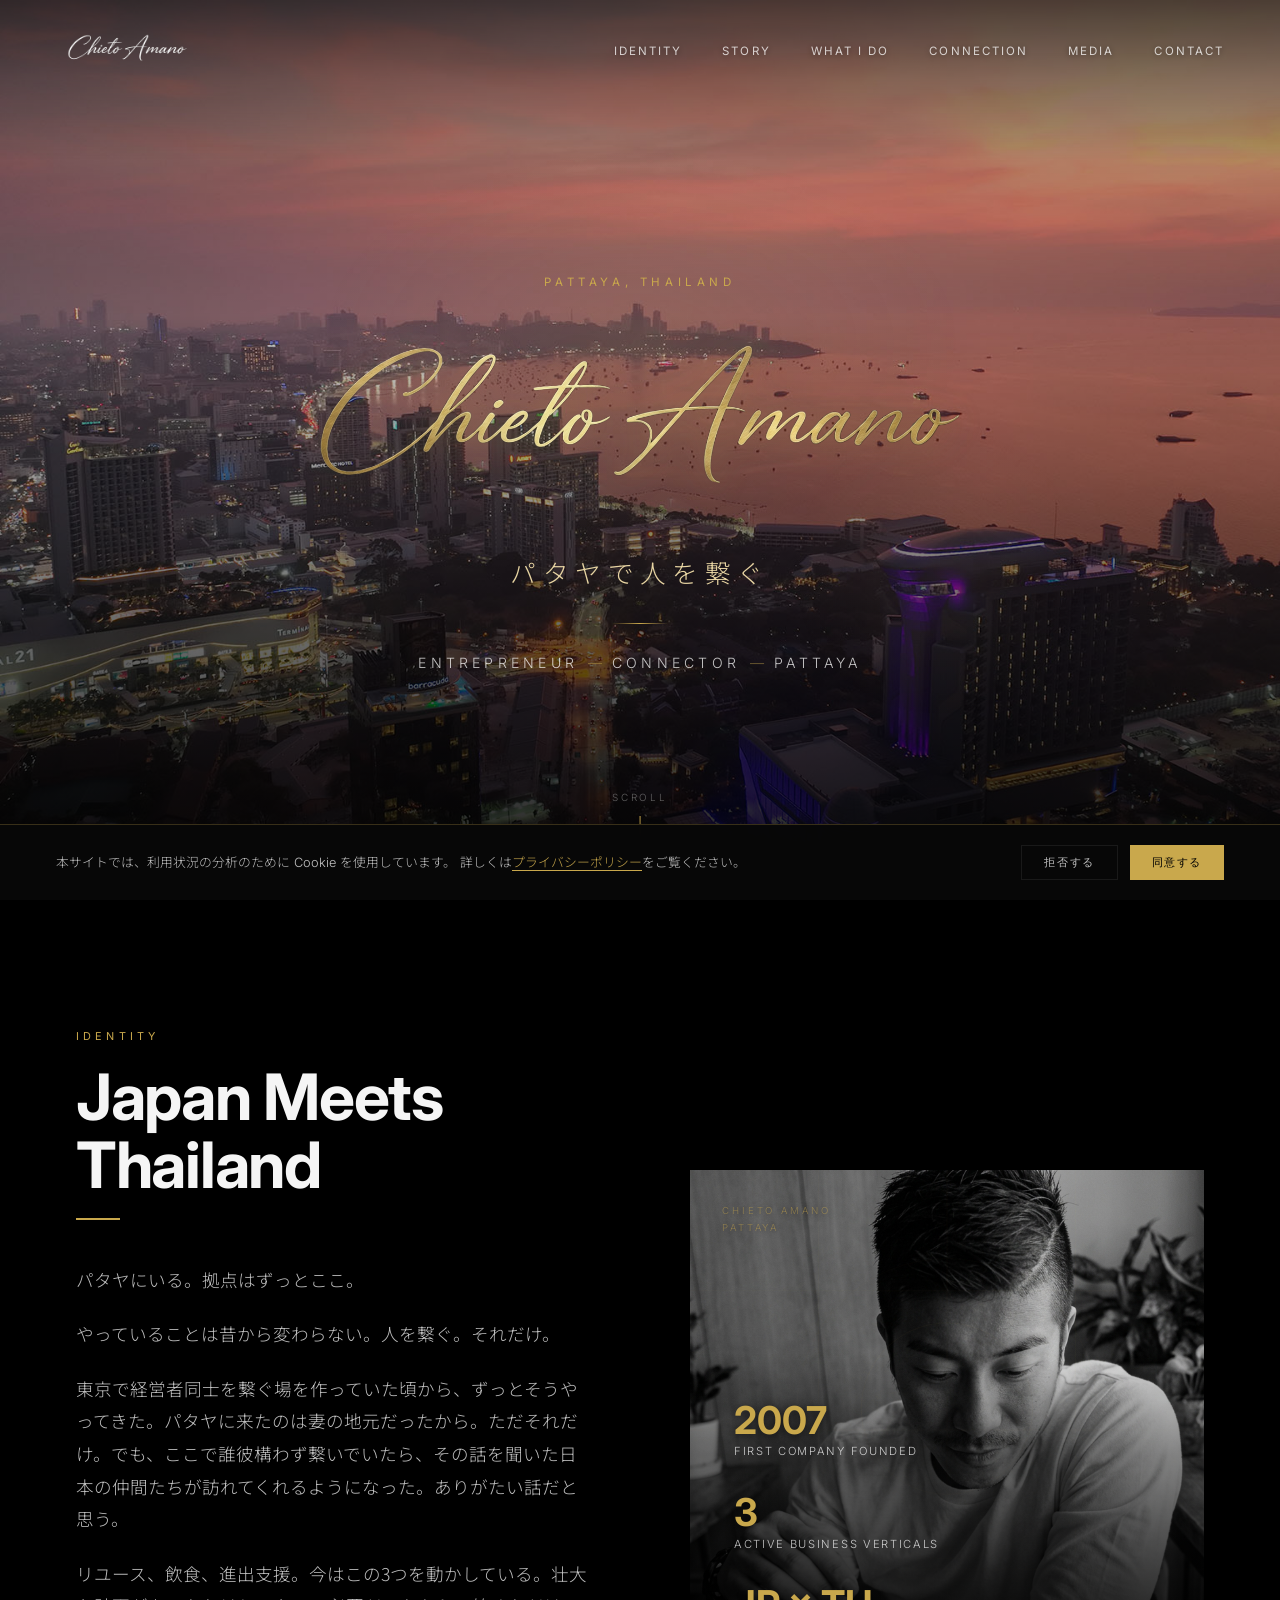
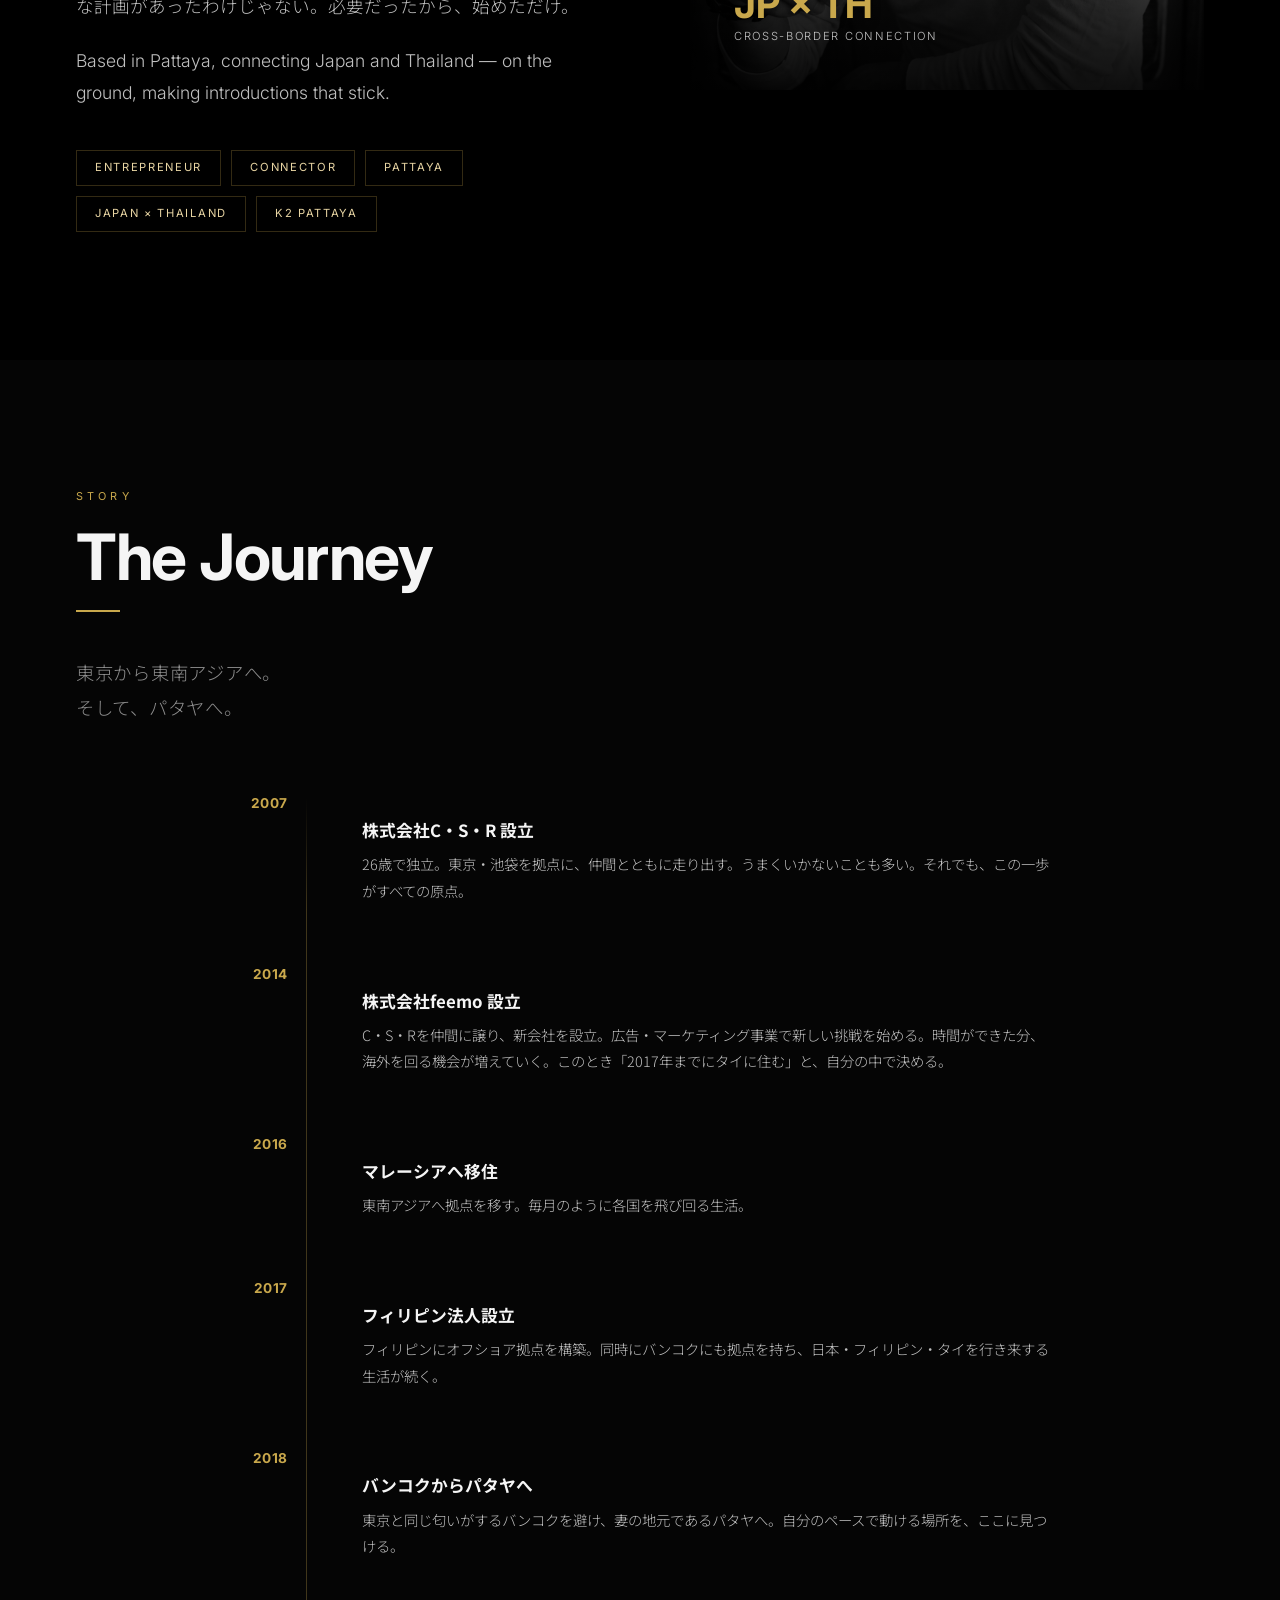
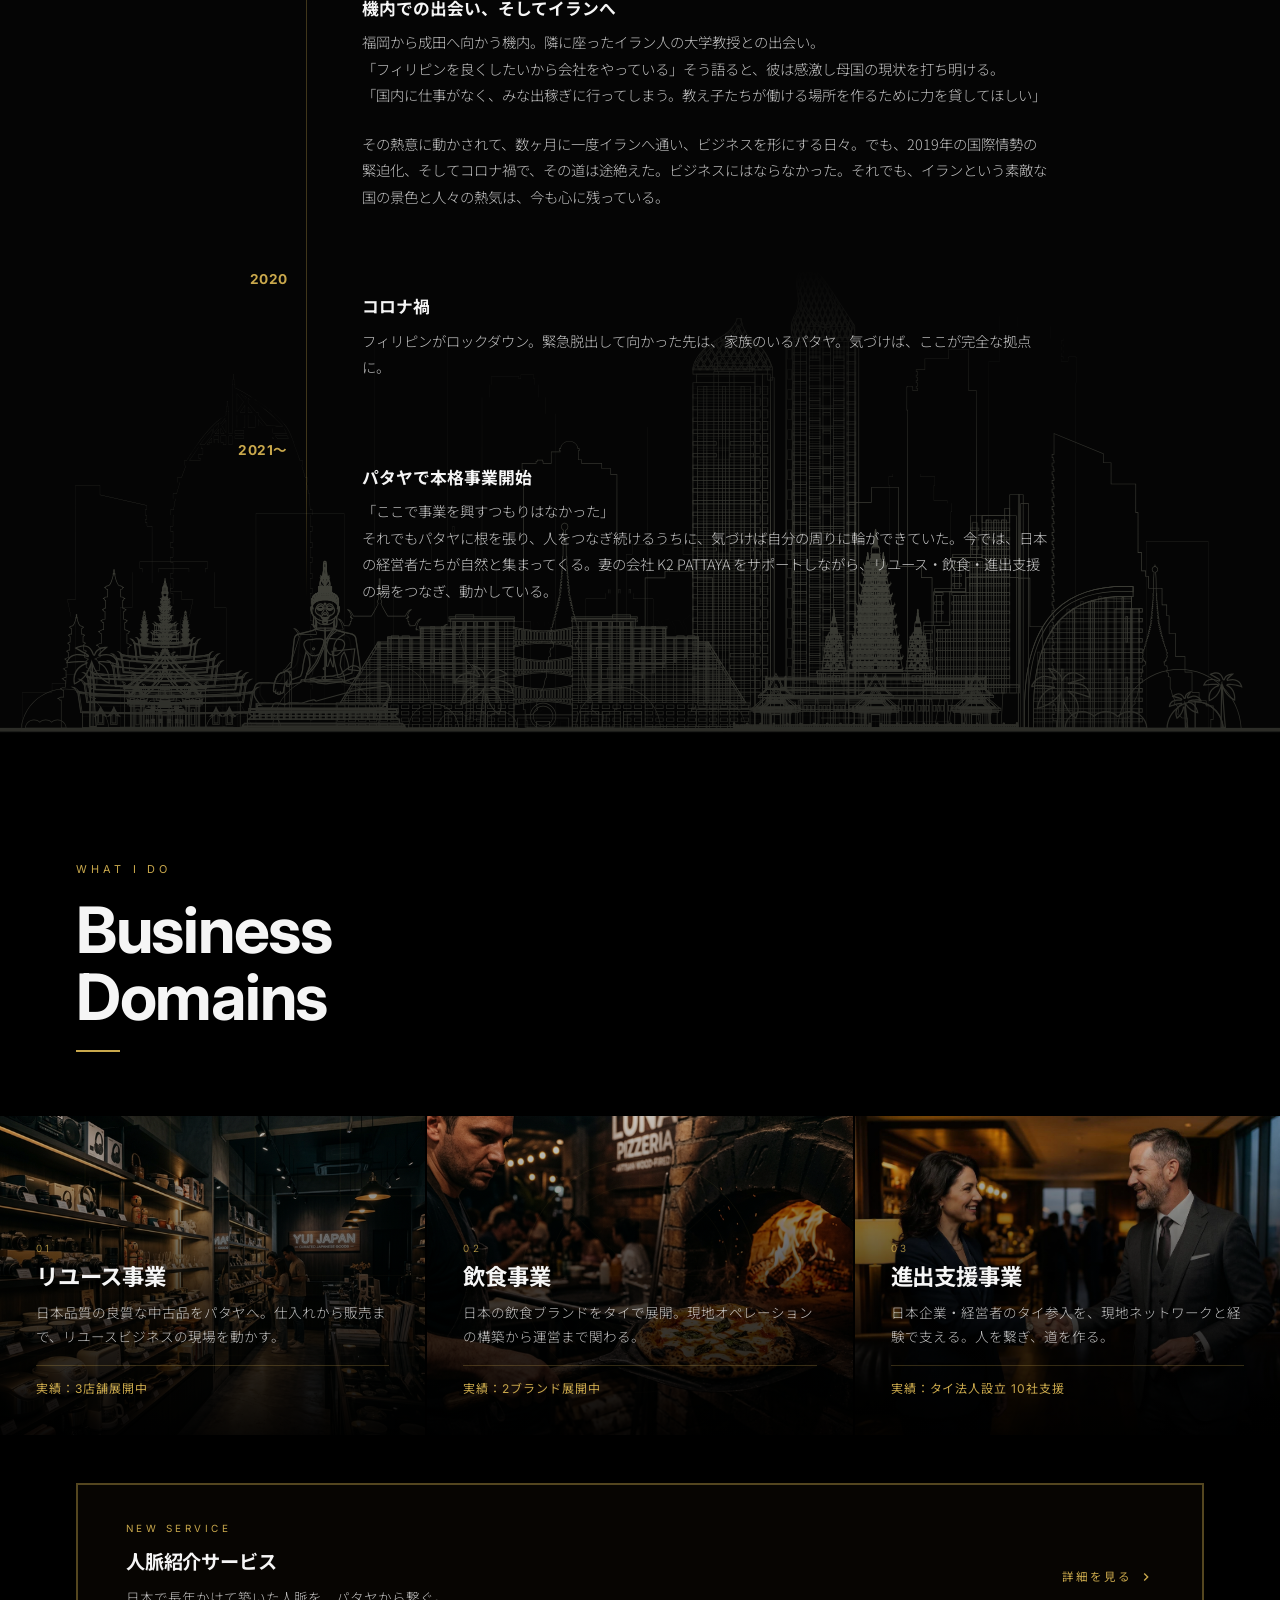
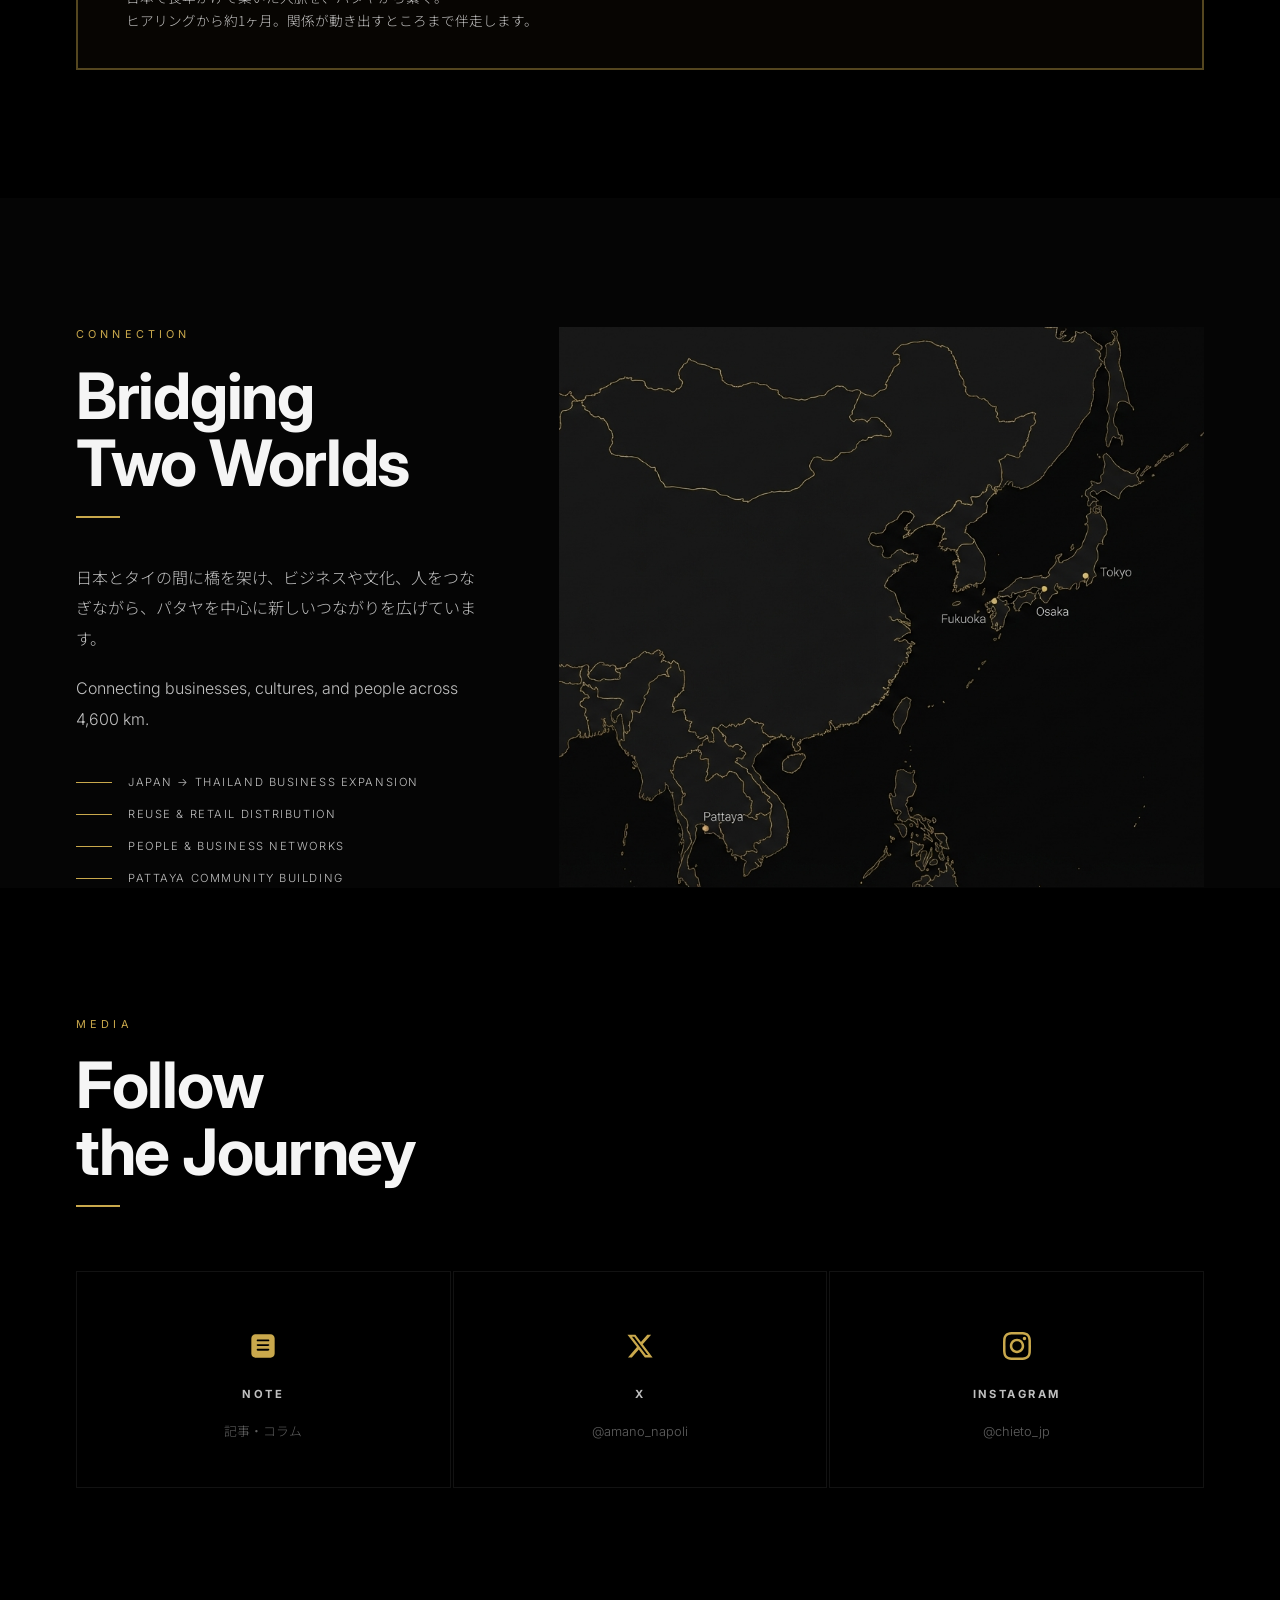
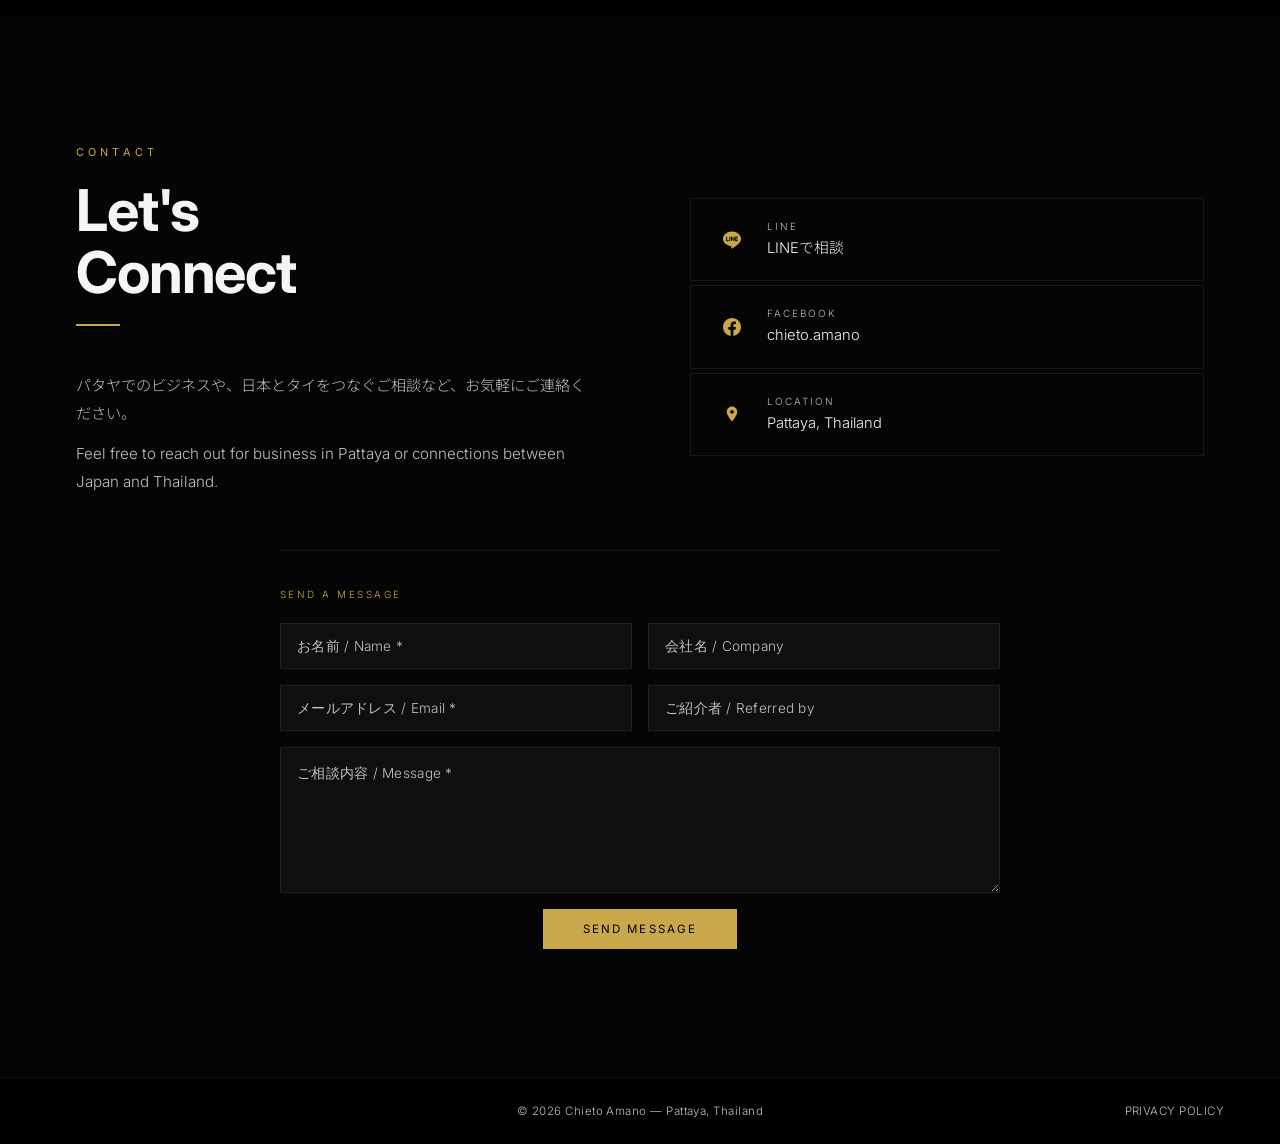
==== index.html @ 7986d0a5 "Add files via upload" ====
<!DOCTYPE html>
<html lang="ja">

<head>
  <meta charset="UTF-8">
  <meta name="viewport" content="width=device-width, initial-scale=1.0">
  <meta name="description"
    content="タイ・パタヤを拠点に、日本とタイを繋ぐコネクター。飲食店やリユース事業を展開しつつ、タイ進出やビジネスに挑戦する人々のサポート役として、現地での縁を紡いでいます。">
  <meta name="keywords"
    content="Chieto Amano, 天野智仁, Pattaya, K2 Pattaya, Japan Thailand business, connector, entrepreneur, Kanpai Reuse, MENLABO">
  <meta name="author" content="Chieto Amano">
  <meta property="og:title" content="Chieto Amano | パタヤの日本人コネクター | 日本とタイを繋ぐ">
  <meta property="og:description"
    content="タイ・パタヤを拠点に、日本とタイを繋ぐコネクター。飲食店やリユース事業を展開しつつ、タイ進出やビジネスに挑戦する人々のサポート役として、現地での縁を紡いでいます。">
  <meta property="og:type" content="website">
  <meta property="og:url" content="https://chietoamano.com/">
  <meta property="og:image" content="https://chietoamano.com/images/og-image.png">
  <meta property="og:locale" content="ja_JP">
  <meta name="twitter:card" content="summary_large_image">
  <meta name="twitter:title" content="Chieto Amano | パタヤの日本人コネクター | 日本とタイを繋ぐ">
  <meta name="twitter:description"
    content="タイ・パタヤを拠点に、日本とタイを繋ぐコネクター。飲食店やリユース事業を展開しつつ、タイ進出やビジネスに挑戦する人々のサポート役として、現地での縁を紡いでいます。">
  <meta name="twitter:image" content="https://chietoamano.com/images/og-image.png">
  <meta name="robots" content="index, follow">
  <link rel="canonical" href="https://chietoamano.com/">
  <title>Chieto Amano | タイ・パタヤの日本人コネクター | 進出支援・リユース・飲食</title>

  <link rel="icon" type="image/svg+xml" href="/favicon.svg">
  <link rel="shortcut icon" href="/favicon.ico">
  <link rel="apple-touch-icon" sizes="180x180" href="/apple-touch-icon.png">
  <link rel="manifest" href="/site.webmanifest">

  <!-- Google Analytics (GA4) -->
  <script async src="https://www.googletagmanager.com/gtag/js?id=G-QHN047XV1Y"></script>
  <script>
    window.dataLayer = window.dataLayer || [];
    function gtag() { dataLayer.push(arguments); }
    gtag('js', new Date());
    gtag('config', 'G-QHN047XV1Y');
  </script>

  <!-- Microsoft Clarity -->
  <script type="text/javascript">
    (function (c, l, a, r, i, t, y) {
      c[a] = c[a] || function () { (c[a].q = c[a].q || []).push(arguments) };
      t = l.createElement(r); t.async = 1; t.src = "https://www.clarity.ms/tag/" + i;
      y = l.getElementsByTagName(r)[0]; y.parentNode.insertBefore(t, y);
    })(window, document, "clarity", "script", "vvpe8lqsrz");
  </script>

  <link rel="preconnect" href="https://fonts.googleapis.com">
  <link rel="preconnect" href="https://fonts.gstatic.com" crossorigin>
  <link
    href="https://fonts.googleapis.com/css2?family=Inter:wght@300;400;700&family=Noto+Sans+JP:wght@300;400;700;900&display=swap"
    rel="stylesheet">
  <link rel="stylesheet" href="style.css">
  <link rel="stylesheet" href="footer.css">


  <!-- JSON-LD Structured Data -->
  <script type="application/ld+json">
  {
    "@context": "https://schema.org",
    "@graph": [
      {
        "@type": "Person",
        "name": "Chieto Amano",
        "alternateName": "天野智仁",
        "jobTitle": "Entrepreneur / Business Connector",
        "description": "Entrepreneur and connector based in Pattaya, Thailand. Building businesses, connecting people, and bridging Japan and Thailand.",
        "url": "https://chietoamano.com/",
        "email": "amano@k2pattaya.co.th",
        "address": {
          "@type": "PostalAddress",
          "addressLocality": "Pattaya",
          "addressRegion": "Chonburi",
          "addressCountry": "TH"
        },
        "sameAs": [
          "https://note.com/chieto_amano",
          "https://x.com/amano_napoli",
          "https://www.instagram.com/chieto_jp/",
          "https://facebook.com/chieto.amano"
        ]
      },
      {
        "@type": "WebSite",
        "name": "Chieto Amano",
        "url": "https://chietoamano.com/",
        "description": "Entrepreneur and connector based in Pattaya, Thailand. Building businesses, connecting people, and bridging Japan and Thailand.",
        "inLanguage": "ja"
      }
    ]
  }
  </script>
</head>

<body>

  <a href="#main-content" class="skip-link">コンテンツへスキップ</a>

  <!-- ═══════════════════════════ NAVIGATION ═══════════════════════════ -->
  <nav id="navbar">
    <a href="#hero" class="nav-logo">
      <img src="images/chieto-amano-signature-white-black-bg.png" alt="Chieto Amano">
    </a>
    <ul class="nav-links" id="navLinks">
      <li><a href="#identity">Identity</a></li>
      <li><a href="#story">Story</a></li>
      <li><a href="#projects">What I Do</a></li>
      <li><a href="#network">Connection</a></li>
      <li><a href="#media">Media</a></li>
      <li><a href="#contact">Contact</a></li>
    </ul>
    <button class="nav-toggle" id="navToggle" aria-label="Menu" aria-expanded="false">
      <span></span><span></span><span></span>
    </button>
  </nav>

  <main id="main-content">

  <!-- ═══════════════════════════ HERO ═══════════════════════════ -->
  <section id="hero" aria-label="Hero">
    <div class="hero-bg" id="heroBg"></div>


    <div class="hero-glow" aria-hidden="true"></div>
    <div class="hero-glow-2" aria-hidden="true"></div>

    <div class="hero-content">
      <p class="hero-eyebrow">Pattaya, Thailand</p>
      <h1 class="hero-name">
        <img src="images/chieto-amano-signature-gold-black-bg.png" alt="天野智仁 - タイ・パタヤのビジネスコネクター" class="hero-name-logo">
        <span class="sr-only">天野智仁 — タイ・パタヤを拠点に日本とタイを繋ぐビジネスコネクター</span>
      </h1>
      <p class="hero-japanese">パタヤで人を繋ぐ</p>
      <div class="hero-rule" aria-hidden="true"></div>
      <p class="hero-tagline">
        <span>Entrepreneur</span>
        <span class="tagline-sep">&mdash;</span>
        <span>Connector</span>
        <span class="tagline-sep">&mdash;</span>
        <span>Pattaya</span>
      </p>
    </div>

    <div class="hero-scroll-hint" aria-hidden="true">
      <span>Scroll</span>
      <div class="scroll-bar"></div>
    </div>
  </section>


  <!-- ═══════════════════════════ IDENTITY ═══════════════════════════ -->
  <section id="identity" aria-labelledby="identity-heading">
    <div class="container">
      <div class="identity-grid">

        <div class="identity-body fade-in">
          <span class="section-eyebrow">Identity</span>
          <h2 class="section-title" id="identity-heading">Japan Meets<br>Thailand</h2>
          <div class="section-rule" aria-hidden="true"></div>
          <p class="identity-jp">パタヤにいる。拠点はずっとここ。</p>
          <p class="identity-jp">やっていることは昔から変わらない。人を繋ぐ。それだけ。</p>
          <p class="identity-jp">東京で経営者同士を繋ぐ場を作っていた頃から、ずっとそうやってきた。パタヤに来たのは妻の地元だったから。ただそれだけ。でも、ここで誰彼構わず繋いでいたら、その話を聞いた日本の仲間たちが訪れてくれるようになった。ありがたい話だと思う。</p>
          <p class="identity-jp">リユース、飲食、進出支援。今はこの3つを動かしている。壮大な計画があったわけじゃない。必要だったから、始めただけ。</p>
          <p>Based in Pattaya, connecting Japan and Thailand — on the ground, making introductions that stick.</p>
          <div class="tags">
            <span class="tag">Entrepreneur</span>
            <span class="tag">Connector</span>
            <span class="tag">Pattaya</span>
            <span class="tag">Japan × Thailand</span>
            <span class="tag">K2 Pattaya</span>
          </div>
        </div>

        <div class="identity-visual fade-in" style="transition-delay:0.18s;">
          <div class="identity-visual-bg"></div>
          <!-- SVG decorative element -->
          <svg style="position:absolute;inset:0;width:100%;height:100%;opacity:0.04;" viewBox="0 0 480 520"
            preserveAspectRatio="xMidYMid slice">
            <line x1="0" y1="130" x2="480" y2="130" stroke="#C9A84C" stroke-width="0.5" />
            <line x1="0" y1="260" x2="480" y2="260" stroke="#C9A84C" stroke-width="0.5" />
            <line x1="0" y1="390" x2="480" y2="390" stroke="#C9A84C" stroke-width="0.5" />
            <line x1="120" y1="0" x2="120" y2="520" stroke="#C9A84C" stroke-width="0.5" />
            <line x1="240" y1="0" x2="240" y2="520" stroke="#C9A84C" stroke-width="0.5" />
            <line x1="360" y1="0" x2="360" y2="520" stroke="#C9A84C" stroke-width="0.5" />
            <circle cx="240" cy="240" r="80" stroke="#C9A84C" stroke-width="0.8" fill="none" />
            <circle cx="240" cy="240" r="140" stroke="#C9A84C" stroke-width="0.4" fill="none" />
          </svg>
          <span class="identity-photo-label">Chieto Amano<br>Pattaya</span>
          <div class="identity-stats">
            <div class="stat-row">
              <span class="stat-num">2007</span>
              <span class="stat-label">First Company Founded</span>
            </div>
            <div class="stat-row">
              <span class="stat-num">3</span>
              <span class="stat-label">Active Business Verticals</span>
            </div>
            <div class="stat-row">
              <span class="stat-num">JP × TH</span>
              <span class="stat-label">Cross-Border Connection</span>
            </div>
          </div>
        </div>

      </div>
    </div>
  </section>


  <!-- ═══════════════════════════ STORY ═══════════════════════════ -->
  <section id="story" aria-labelledby="story-heading">
    <img src="images/pattaya-skyline.svg" class="story-skyline" alt="" aria-hidden="true">
    <div class="container">
      <div class="fade-in">
        <span class="section-eyebrow">Story</span>
        <h2 class="section-title" id="story-heading">The Journey</h2>
        <div class="section-rule" aria-hidden="true"></div>
        <p class="story-lead">東京から東南アジアへ。<br>そして、パタヤへ。</p>
      </div>

      <div class="timeline-wrap" style="margin-top:64px;">
        <div class="timeline-line" aria-hidden="true"></div>

        <div class="tl-item fade-in" style="transition-delay:0.05s;">
          <div class="tl-year">2007</div>

          <div class="tl-body">
            <h3 class="tl-title">株式会社C・S・R 設立</h3>
            <p class="tl-desc">26歳で独立。東京・池袋を拠点に、仲間とともに走り出す。うまくいかないことも多い。それでも、この一歩がすべての原点。</p>
          </div>
        </div>

        <div class="tl-item fade-in" style="transition-delay:0.12s;">
          <div class="tl-year">2014</div>

          <div class="tl-body">
            <h3 class="tl-title">株式会社feemo 設立</h3>
            <p class="tl-desc">
              C・S・Rを仲間に譲り、新会社を設立。広告・マーケティング事業で新しい挑戦を始める。時間ができた分、海外を回る機会が増えていく。このとき「2017年までにタイに住む」と、自分の中で決める。</p>
          </div>
        </div>

        <div class="tl-item fade-in" style="transition-delay:0.19s;">
          <div class="tl-year">2016</div>

          <div class="tl-body">
            <h3 class="tl-title">マレーシアへ移住</h3>
            <p class="tl-desc">東南アジアへ拠点を移す。毎月のように各国を飛び回る生活。</p>
          </div>
        </div>

        <div class="tl-item fade-in" style="transition-delay:0.26s;">
          <div class="tl-year">2017</div>

          <div class="tl-body">
            <h3 class="tl-title">フィリピン法人設立</h3>
            <p class="tl-desc">フィリピンにオフショア拠点を構築。同時にバンコクにも拠点を持ち、日本・フィリピン・タイを行き来する生活が続く。</p>
          </div>
        </div>

        <div class="tl-item fade-in" style="transition-delay:0.33s;">
          <div class="tl-year">2018</div>

          <div class="tl-body">
            <h3 class="tl-title">バンコクからパタヤへ</h3>
            <p class="tl-desc">東京と同じ匂いがするバンコクを避け、妻の地元であるパタヤへ。自分のペースで動ける場所を、ここに見つける。</p>

            <h3 class="tl-title" style="margin-top: 36px;">機内での出会い、そしてイランへ</h3>
            <p class="tl-desc">福岡から成田へ向かう機内。隣に座ったイラン人の大学教授との出会い。</p>
            <p class="tl-desc">「フィリピンを良くしたいから会社をやっている」そう語ると、彼は感激し母国の現状を打ち明ける。</p>
            <p class="tl-desc" style="margin-bottom: 1.5em;">「国内に仕事がなく、みな出稼ぎに行ってしまう。教え子たちが働ける場所を作るために力を貸してほしい」</p>
            <p class="tl-desc">
              その熱意に動かされて、数ヶ月に一度イランへ通い、ビジネスを形にする日々。でも、2019年の国際情勢の緊迫化、そしてコロナ禍で、その道は途絶えた。ビジネスにはならなかった。それでも、イランという素敵な国の景色と人々の熱気は、今も心に残っている。
            </p>
          </div>
        </div>

        <div class="tl-item fade-in" style="transition-delay:0.4s;">
          <div class="tl-year">2020</div>

          <div class="tl-body">
            <h3 class="tl-title">コロナ禍</h3>
            <p class="tl-desc">フィリピンがロックダウン。緊急脱出して向かった先は、家族のいるパタヤ。気づけば、ここが完全な拠点に。</p>
          </div>
        </div>

        <div class="tl-item fade-in" style="transition-delay:0.47s;">
          <div class="tl-year">2021〜</div>

          <div class="tl-body">
            <h3 class="tl-title">パタヤで本格事業開始</h3>
            <p class="tl-desc">「ここで事業を興すつもりはなかった」</p>
            <p class="tl-desc">それでもパタヤに根を張り、人をつなぎ続けるうちに、気づけば自分の周りに輪ができていた。今では、日本の経営者たちが自然と集まってくる。妻の会社 K2 PATTAYA をサポートしながら、リユース・飲食・進出支援の場をつなぎ、動かしている。</p>
          </div>
        </div>

      </div>
    </div>
  </section>


  <!-- ═══════════════════════════ PROJECTS ═══════════════════════════ -->
  <section id="projects" aria-labelledby="projects-heading">
    <div class="container projects-intro">
      <div class="fade-in">
        <span class="section-eyebrow">What I Do</span>
        <h2 class="section-title" id="projects-heading">Business<br>Domains</h2>
        <div class="section-rule" aria-hidden="true"></div>
      </div>
    </div>

    <div class="projects-grid fade-in" style="transition-delay:0.15s;">

      <article class="pcard">
        <div class="pcard-bg pcard-bg-1" aria-hidden="true">
          <svg class="pcard-grid-svg" viewBox="0 0 400 300" preserveAspectRatio="xMidYMid slice">
            <line x1="0" y1="75" x2="400" y2="75" stroke="#C9A84C" stroke-width="0.6" />
            <line x1="0" y1="150" x2="400" y2="150" stroke="#C9A84C" stroke-width="0.6" />
            <line x1="0" y1="225" x2="400" y2="225" stroke="#C9A84C" stroke-width="0.6" />
            <line x1="80" y1="0" x2="80" y2="300" stroke="#C9A84C" stroke-width="0.6" />
            <line x1="160" y1="0" x2="160" y2="300" stroke="#C9A84C" stroke-width="0.6" />
            <line x1="240" y1="0" x2="240" y2="300" stroke="#C9A84C" stroke-width="0.6" />
            <line x1="320" y1="0" x2="320" y2="300" stroke="#C9A84C" stroke-width="0.6" />
            <rect x="140" y="80" width="120" height="8" fill="rgba(201,168,76,0.25)" rx="1" />
            <rect x="140" y="140" width="120" height="8" fill="rgba(201,168,76,0.25)" rx="1" />
            <rect x="140" y="200" width="120" height="8" fill="rgba(201,168,76,0.25)" rx="1" />
            <rect x="148" y="88" width="14" height="52" fill="rgba(201,168,76,0.12)" rx="1" />
            <rect x="170" y="88" width="14" height="52" fill="rgba(201,168,76,0.12)" rx="1" />
            <rect x="192" y="88" width="14" height="52" fill="rgba(201,168,76,0.12)" rx="1" />
            <rect x="214" y="88" width="14" height="52" fill="rgba(201,168,76,0.12)" rx="1" />
            <rect x="236" y="88" width="14" height="52" fill="rgba(201,168,76,0.12)" rx="1" />
          </svg>
        </div>
        <div class="pcard-overlay">
          <span class="pcard-num">01</span>
          <h3 class="pcard-title">リユース事業</h3>
          <p class="pcard-desc">日本品質の良質な中古品をパタヤへ。仕入れから販売まで、リユースビジネスの現場を動かす。</p>
          <p class="pcard-ref">実績：3店舗展開中</p>
        </div>
      </article>

      <article class="pcard">
        <div class="pcard-bg pcard-bg-2" aria-hidden="true">
          <svg class="pcard-grid-svg" viewBox="0 0 400 300" preserveAspectRatio="xMidYMid slice">
            <circle cx="200" cy="150" r="110" stroke="#C9A84C" stroke-width="0.8" fill="none" />
            <circle cx="200" cy="150" r="85" stroke="#C9A84C" stroke-width="0.5" fill="none" />
            <circle cx="200" cy="150" r="55" stroke="#C9A84C" stroke-width="0.4" fill="none" stroke-dasharray="4,4" />
            <line x1="200" y1="40" x2="200" y2="260" stroke="#C9A84C" stroke-width="0.4" />
            <line x1="90" y1="150" x2="310" y2="150" stroke="#C9A84C" stroke-width="0.4" />
            <line x1="122" y1="78" x2="278" y2="222" stroke="#C9A84C" stroke-width="0.4" />
            <line x1="278" y1="78" x2="122" y2="222" stroke="#C9A84C" stroke-width="0.4" />
          </svg>
        </div>
        <div class="pcard-overlay">
          <span class="pcard-num">02</span>
          <h3 class="pcard-title">飲食事業</h3>
          <p class="pcard-desc">日本の飲食ブランドをタイで展開。現地オペレーションの構築から運営まで関わる。</p>
          <p class="pcard-ref">実績：2ブランド展開中</p>
        </div>
      </article>

      <article class="pcard">
        <div class="pcard-bg pcard-bg-4" aria-hidden="true"></div>
        <div class="pcard-overlay">
          <span class="pcard-num">03</span>
          <h3 class="pcard-title">進出支援事業</h3>
          <p class="pcard-desc">日本企業・経営者のタイ参入を、現地ネットワークと経験で支える。人を繋ぎ、道を作る。</p>
          <p class="pcard-ref">実績：タイ法人設立 10社支援</p>
        </div>
      </article>

    </div>

    <!-- Human Network Service Banner -->
    <div class="container fade-in" style="margin-top:48px; transition-delay:0.25s;">
      <a href="introduction.html" class="intro-service-banner" aria-label="人脈紹介サービスの詳細を見る">
        <div class="isb-body">
          <span class="isb-eyebrow">New Service</span>
          <p class="isb-title">人脈紹介サービス</p>
          <p class="isb-desc">日本で長年かけて築いた人脈を、パタヤから繋ぐ。<br>ヒアリングから約1ヶ月。関係が動き出すところまで伴走します。</p>
        </div>
        <div class="isb-cta" aria-hidden="true">
          <span>詳細を見る</span>
          <svg viewBox="0 0 24 24" width="16" height="16" fill="currentColor"><path d="M8.59 16.59L13.17 12 8.59 7.41 10 6l6 6-6 6z"/></svg>
        </div>
      </a>
    </div>

  </section>


  <!-- ═══════════════════════════ PATTAYA NETWORK ═══════════════════════════ -->
  <section id="network" aria-labelledby="network-heading">
    <div class="container">
      <div class="network-grid">

        <div class="network-text fade-in">
          <span class="section-eyebrow">Connection</span>
          <h2 class="section-title" id="network-heading">Bridging<br>Two Worlds</h2>
          <div class="section-rule" aria-hidden="true"></div>
          <p class="jp">日本とタイの間に橋を架け、ビジネスや文化、人をつなぎながら、パタヤを中心に新しいつながりを広げています。</p>
          <p>Connecting businesses, cultures, and people across 4,600 km.</p>
          <div class="network-pillars">
            <div class="pillar">
              <div class="pillar-line" aria-hidden="true"></div>
              <span>Japan → Thailand Business Expansion</span>
            </div>
            <div class="pillar">
              <div class="pillar-line" aria-hidden="true"></div>
              <span>Reuse &amp; Retail Distribution</span>
            </div>
            <div class="pillar">
              <div class="pillar-line" aria-hidden="true"></div>
              <span>People &amp; Business Networks</span>
            </div>
            <div class="pillar">
              <div class="pillar-line" aria-hidden="true"></div>
              <span>Pattaya Community Building</span>
            </div>
          </div>
        </div>

        <!-- Animated Map -->
        <div class="network-map-wrap fade-in" id="networkMap" style="transition-delay:0.25s;"
          aria-label="Map showing connection between Japan and Thailand">
          <div class="map-image-wrap">
            <picture>
              <source media="(max-width: 768px)" srcset="images/network-map-mobile.jpg">
              <img src="images/map.jpeg"
                alt="East Asia map showing connection between Tokyo, Japan and Pattaya, Thailand" class="map-img" loading="lazy" />
            </picture>
          </div>
        </div>

      </div>
    </div>

  </section>


  <!-- ═══════════════════════════ MEDIA ═══════════════════════════ -->
  <section id="media" aria-labelledby="media-heading">
    <div class="container">
      <div class="fade-in">
        <span class="section-eyebrow">Media</span>
        <h2 class="section-title" id="media-heading">Follow<br>the Journey</h2>
        <div class="section-rule" aria-hidden="true"></div>
      </div>

      <div class="media-grid fade-in" style="transition-delay:0.15s;">

        <a href="https://note.com/chieto_amano" target="_blank" rel="noopener noreferrer me" class="mcard">
          <div class="mcard-icon" aria-hidden="true">
            <svg viewBox="0 0 24 24" xmlns="http://www.w3.org/2000/svg">
              <path
                d="M18.4 2H5.6C3.6 2 2 3.6 2 5.6v12.8C2 20.4 3.6 22 5.6 22h12.8c2 0 3.6-1.6 3.6-3.6V5.6C22 3.6 20.4 2 18.4 2zm-1.8 14H7.4c-.4 0-.8-.4-.8-.8s.4-.8.8-.8h9.2c.4 0 .8.4.8.8s-.4.8-.8.8zm0-4H7.4c-.4 0-.8-.4-.8-.8s.4-.8.8-.8h9.2c.4 0 .8.4.8.8s-.4.8-.8.8zm0-4H7.4c-.4 0-.8-.4-.8-.8s.4-.8.8-.8h9.2c.4 0 .8.4.8.8s-.4.8-.8.8z" />
            </svg>
          </div>
          <span class="mcard-name">note</span>
          <span class="mcard-handle">記事・コラム</span>
        </a>

        <a href="https://x.com/amano_napoli" target="_blank" rel="noopener noreferrer me" class="mcard">
          <div class="mcard-icon" aria-hidden="true">
            <svg viewBox="0 0 24 24" xmlns="http://www.w3.org/2000/svg">
              <path
                d="M18.244 2.25h3.308l-7.227 8.26 8.502 11.24H16.17l-5.214-6.817L4.99 21.75H1.68l7.73-8.835L1.254 2.25H8.08l4.713 6.231zm-1.161 17.52h1.833L7.084 4.126H5.117z" />
            </svg>
          </div>
          <span class="mcard-name">X</span>
          <span class="mcard-handle">@amano_napoli</span>
        </a>

        <a href="https://www.instagram.com/chieto_jp/" target="_blank" rel="noopener noreferrer me" class="mcard">
          <div class="mcard-icon" aria-hidden="true">
            <svg viewBox="0 0 24 24" xmlns="http://www.w3.org/2000/svg">
              <path
                d="M12 2.163c3.204 0 3.584.012 4.85.07 3.252.148 4.771 1.691 4.919 4.919.058 1.265.069 1.645.069 4.849 0 3.205-.012 3.584-.069 4.849-.149 3.225-1.664 4.771-4.919 4.919-1.266.058-1.644.07-4.85.07-3.204 0-3.584-.012-4.849-.07-3.26-.149-4.771-1.699-4.919-4.92-.058-1.265-.07-1.644-.07-4.849 0-3.204.013-3.583.07-4.849.149-3.227 1.664-4.771 4.919-4.919 1.266-.057 1.645-.069 4.849-.069zm0-2.163c-3.259 0-3.667.014-4.947.072-4.358.2-6.78 2.618-6.98 6.98-.059 1.281-.073 1.689-.073 4.948 0 3.259.014 3.668.072 4.948.2 4.358 2.618 6.78 6.98 6.98 1.281.058 1.689.072 4.948.072 3.259 0 3.668-.014 4.948-.072 4.354-.2 6.782-2.618 6.979-6.98.059-1.28.073-1.689.073-4.948 0-3.259-.014-3.667-.072-4.947-.196-4.354-2.617-6.78-6.979-6.98-1.281-.059-1.69-.073-4.949-.073zm0 5.838c-3.403 0-6.162 2.759-6.162 6.162s2.759 6.163 6.162 6.163 6.162-2.759 6.162-6.163c0-3.403-2.759-6.162-6.162-6.162zm0 10.162c-2.209 0-4-1.79-4-4 0-2.209 1.791-4 4-4s4 1.791 4 4c0 2.21-1.791 4-4 4zm6.406-11.845c-.796 0-1.441.645-1.441 1.44s.645 1.44 1.441 1.44c.795 0 1.439-.645 1.439-1.44s-.644-1.44-1.439-1.44z" />
            </svg>
          </div>
          <span class="mcard-name">Instagram</span>
          <span class="mcard-handle">@chieto_jp</span>
        </a>

      </div>
    </div>
  </section>


  <!-- ═══════════════════════════ CONTACT ═══════════════════════════ -->
  <section id="contact" aria-labelledby="contact-heading">
    <div class="container">
      <div class="contact-grid">

        <div class="contact-intro fade-in">
          <span class="section-eyebrow">Contact</span>
          <h2 id="contact-heading">Let's<br>Connect</h2>
          <div class="section-rule" style="margin-top:20px;" aria-hidden="true"></div>
          <p class="jp">パタヤでのビジネスや、日本とタイをつなぐご相談など、お気軽にご連絡ください。</p>
          <p>Feel free to reach out for business in Pattaya or connections between Japan and Thailand.</p>
        </div>

        <div class="clist fade-in" style="transition-delay:0.18s;">


          <a href="https://line.me/ti/p/Vgn1_ZlgXN" target="_blank" rel="noopener noreferrer" class="citem">
            <div class="citem-icon" aria-hidden="true">
              <svg viewBox="0 0 24 24">
                <path
                  d="M19.365 9.863c.349 0 .63.285.63.631 0 .345-.281.63-.63.63H17.61v1.125h1.755c.349 0 .63.283.63.63 0 .344-.281.629-.63.629h-2.386c-.345 0-.627-.285-.627-.629V8.108c0-.345.282-.63.627-.63h2.386c.349 0 .63.285.63.63 0 .349-.281.63-.63.63H17.61v1.125h1.755zm-3.855 3.016c0 .27-.174.51-.432.596-.064.021-.133.031-.199.031-.211 0-.391-.09-.51-.25l-2.443-3.317v2.94c0 .344-.279.629-.631.629-.346 0-.626-.285-.626-.629V8.108c0-.27.173-.51.43-.595.06-.023.136-.033.194-.033.195 0 .375.104.495.254l2.462 3.33V8.108c0-.345.282-.63.63-.63.345 0 .63.285.63.63v4.771zm-5.741 0c0 .344-.282.629-.631.629-.345 0-.627-.285-.627-.629V8.108c0-.345.282-.63.627-.63.349 0 .631.285.631.63v4.771zm-2.466.629H4.917c-.345 0-.63-.285-.63-.629V8.108c0-.345.285-.63.63-.63.348 0 .63.285.63.63v4.141h1.756c.348 0 .629.283.629.63 0 .344-.281.629-.629.629M24 10.314C24 4.943 18.615.572 12 .572S0 4.943 0 10.314c0 4.811 4.27 8.842 10.035 9.608.391.082.923.258 1.058.59.12.301.079.766.038 1.08l-.164 1.02c-.045.301-.24 1.186 1.049.645 1.291-.539 6.916-4.078 9.436-6.975C23.176 14.393 24 12.458 24 10.314" />
              </svg>
            </div>
            <div>
              <div class="citem-label">LINE</div>
              <div class="citem-val">LINEで相談</div>
            </div>
          </a>

          <a href="https://facebook.com/chieto.amano" target="_blank" rel="noopener noreferrer me" class="citem">
            <div class="citem-icon" aria-hidden="true">
              <svg viewBox="0 0 24 24">
                <path
                  d="M24 12.073c0-6.627-5.373-12-12-12s-12 5.373-12 12c0 5.99 4.388 10.954 10.125 11.854v-8.385H7.078v-3.47h3.047V9.43c0-3.007 1.792-4.669 4.533-4.669 1.312 0 2.686.235 2.686.235v2.953H15.83c-1.491 0-1.956.925-1.956 1.874v2.25h3.328l-.532 3.47h-2.796v8.385C19.612 23.027 24 18.062 24 12.073z" />
              </svg>
            </div>
            <div>
              <div class="citem-label">Facebook</div>
              <div class="citem-val">chieto.amano</div>
            </div>
          </a>

          <a href="https://www.google.com/maps/place/Pattaya,+Chonburi,+Thailand" target="_blank"
            rel="noopener noreferrer" class="citem">
            <div class="citem-icon" aria-hidden="true">
              <svg viewBox="0 0 24 24">
                <path
                  d="M12 2C8.13 2 5 5.13 5 9c0 5.25 7 13 7 13s7-7.75 7-13c0-3.87-3.13-7-7-7zm0 9.5c-1.38 0-2.5-1.12-2.5-2.5s1.12-2.5 2.5-2.5 2.5 1.12 2.5 2.5-1.12 2.5-2.5 2.5z" />
              </svg>
            </div>
            <div>
              <div class="citem-label">Location</div>
              <div class="citem-val">Pattaya, Thailand</div>
            </div>
          </a>

        </div>
      </div>

      <!-- Contact Form (Full Width) -->
      <div class="contact-form-wrap fade-in" style="transition-delay:0.3s;">
        <p class="contact-form-title">Send a Message</p>
        <form id="contactForm" class="contact-form" action="https://formspree.io/f/mnjgzjdq" method="POST">
          <input type="text" name="_gotcha" tabindex="-1" autocomplete="off" style="display:none">
          <div class="form-row">
            <label for="f-name" class="sr-only">お名前 / Name</label>
            <input type="text" id="f-name" name="name" placeholder="お名前 / Name *" required>
            <label for="f-company" class="sr-only">会社名 / Company</label>
            <input type="text" id="f-company" name="company" placeholder="会社名 / Company">
          </div>
          <div class="form-row">
            <label for="f-email" class="sr-only">メールアドレス / Email</label>
            <input type="email" id="f-email" name="email" placeholder="メールアドレス / Email *" required>
            <label for="f-referral" class="sr-only">ご紹介者 / Referred by</label>
            <input type="text" id="f-referral" name="referral" placeholder="ご紹介者 / Referred by">
          </div>
          <label for="f-message" class="sr-only">ご相談内容 / Message</label>
          <textarea id="f-message" name="message" placeholder="ご相談内容 / Message *" rows="5" required></textarea>
          <button type="submit" class="form-submit-btn" id="formSubmitBtn">Send Message</button>
        </form>
        <div class="form-thanks" id="formThanks">
          <p>メッセージを受け付けました。ありがとうございます。</p>
          <p class="thanks-sub">Thank you for your message. I'll get back to you soon.</p>
        </div>
      </div>

    </div>
  </section>


  </main>

  <!-- ═══════════════════════════ COOKIE BANNER ═══════════════════════════ -->
  <div id="cookie-banner" role="dialog" aria-label="Cookie の使用について">
    <p class="cookie-text">
      本サイトでは、利用状況の分析のために Cookie を使用しています。
      詳しくは<a href="privacy.html">プライバシーポリシー</a>をご覧ください。
    </p>
    <div class="cookie-actions">
      <button class="cookie-btn cookie-btn-decline" id="cookieDecline">拒否する</button>
      <button class="cookie-btn cookie-btn-accept" id="cookieAccept">同意する</button>
    </div>
  </div>

  <!-- ═══════════════════════════ FOOTER ═══════════════════════════ -->
  <footer>
    <p>© 2026 Chieto Amano — Pattaya, Thailand</p>
    <a href="privacy.html" class="footer-link">PRIVACY POLICY</a>
  </footer>


  <script src="script.js" defer></script>

</body>

</html>
---- style.css ----
/* ─── VARIABLES ─── */
:root {
  --black: #000000;
  --white: #ffffff;
  --gold: #C9A84C;
  --gold-light: #E8D5A3;
  --text: #F5F5F5;
  --text-sub: rgba(255, 255, 255, 0.75);
  --surface: #050505;
  --border: rgba(255, 255, 255, 0.07);
  --gold-border: rgba(201, 168, 76, 0.25);
}

/* ─── ACCESSIBILITY ─── */
.sr-only {
  position: absolute;
  width: 1px;
  height: 1px;
  padding: 0;
  margin: -1px;
  overflow: hidden;
  clip: rect(0, 0, 0, 0);
  white-space: nowrap;
  border: 0;
}

.skip-link {
  position: absolute;
  top: -100%;
  left: 16px;
  background: var(--gold);
  color: var(--black);
  padding: 8px 20px;
  font-size: 0.8rem;
  font-weight: 600;
  letter-spacing: 0.08em;
  z-index: 9999;
  transition: top 0.2s ease;
}

.skip-link:focus {
  top: 16px;
}

/* ─── RESET ─── */
*,
*::before,
*::after {
  margin: 0;
  padding: 0;
  box-sizing: border-box;
}

html {
  scroll-behavior: smooth;
  font-size: 16px;
}

body {
  background: var(--black);
  color: var(--text);
  font-family: 'Inter', 'Noto Sans JP', sans-serif;
  font-weight: 300;
  line-height: 1.6;
  overflow-x: hidden;
  -webkit-font-smoothing: antialiased;
}

a {
  text-decoration: none;
  color: inherit;
}

/* ─── NAVIGATION ─── */
nav {
  position: fixed;
  top: 0;
  left: 0;
  right: 0;
  z-index: 1000;
  padding: 28px 56px;
  display: flex;
  justify-content: space-between;
  align-items: center;
  transition: padding 0.4s ease, background 0.4s ease, border-color 0.4s ease;
  border-bottom: 1px solid transparent;
}

nav::after {
  content: '';
  position: absolute;
  top: 0;
  left: 0;
  right: 0;
  height: 160px;
  background: linear-gradient(to bottom, rgba(0, 0, 0, 0.5) 0%, rgba(0, 0, 0, 0.2) 50%, transparent 100%);
  pointer-events: none;
  z-index: -1;
  transition: opacity 0.4s ease;
}

nav.scrolled {
  padding: 16px 56px;
  background: rgba(0, 0, 0, 0.88);
  backdrop-filter: blur(24px);
  -webkit-backdrop-filter: blur(24px);
  border-bottom-color: var(--gold-border);
}

nav.scrolled::after {
  opacity: 0;
}

nav.menu-open {
  background: transparent !important;
  backdrop-filter: none !important;
  -webkit-backdrop-filter: none !important;
  border-bottom-color: transparent !important;
}

.nav-logo {
  display: flex;
  align-items: center;
}

.nav-logo img {
  height: 80px;
  width: auto;
  margin-top: -20px;
  /* 画像上部の余白を相殺して上に引き上げる */
  margin-bottom: -16px;
  /* ナビゲーション自体の高さが無駄に広がるのを防ぐ */
  transition: all 0.4s ease;
}

nav.scrolled .nav-logo img {
  height: 52px;
  margin-top: -8px;
  margin-bottom: -12px;
}

.nav-logo:hover img {
  opacity: 0.85;
  filter: drop-shadow(0 0 8px rgba(255, 255, 255, 0.15));
}

.nav-links {
  display: flex;
  gap: 40px;
  list-style: none;
}

.nav-links a {
  font-size: 0.72rem;
  font-weight: 400;
  letter-spacing: 0.18em;
  text-transform: uppercase;
  color: var(--text-sub);
  transition: color 0.3s ease, text-shadow 0.3s ease;
  position: relative;
  text-shadow: 0 1px 6px rgba(0, 0, 0, 0.5);
}

.nav-links a::after {
  content: '';
  position: absolute;
  bottom: -4px;
  left: 0;
  width: 0;
  height: 1px;
  background: var(--gold);
  transition: width 0.3s ease;
}

.nav-links a:hover {
  color: var(--text);
}

.nav-links a:hover::after {
  width: 100%;
}

.nav-toggle {
  display: none;
  flex-direction: column;
  gap: 6px;
  cursor: pointer;
  background: none;
  border: none;
  z-index: 1001;
  padding: 4px;
}

.nav-toggle span {
  display: block;
  width: 22px;
  height: 1px;
  background: var(--text);
  transition: all 0.35s ease;
}

.nav-toggle.active span:nth-child(1) {
  transform: translateY(7px) rotate(45deg);
}

.nav-toggle.active span:nth-child(2) {
  opacity: 0;
  transform: scaleX(0);
}

.nav-toggle.active span:nth-child(3) {
  transform: translateY(-7px) rotate(-45deg);
}

/* ─── HERO ─── */
#hero {
  position: relative;
  height: 100vh;
  min-height: 640px;
  display: flex;
  align-items: center;
  justify-content: center;
  overflow: hidden;
}

.hero-bg {
  position: absolute;
  inset: 0;
  will-change: transform;
  background:
    linear-gradient(to bottom, rgba(0, 0, 0, 0.4) 0%, rgba(0, 0, 0, 0.2) 35%, rgba(0, 0, 0, 0.9) 100%),
    url('images/hero-new.jpg') center center / cover no-repeat;
}

.hero-glow {
  position: absolute;
  top: 38%;
  left: 50%;
  transform: translate(-50%, -50%);
  width: 700px;
  height: 420px;
  background: radial-gradient(ellipse, rgba(201, 168, 76, 0.1) 0%, transparent 65%);
  pointer-events: none;
}

.hero-glow-2 {
  position: absolute;
  bottom: 20%;
  right: 15%;
  width: 300px;
  height: 300px;
  background: radial-gradient(ellipse, rgba(201, 168, 76, 0.06) 0%, transparent 70%);
  pointer-events: none;
}

.hero-content {
  position: relative;
  z-index: 10;
  text-align: center;
  padding: 0 24px;
  padding-top: 48px;
  max-width: 960px;
}

.hero-eyebrow {
  font-size: 0.72rem;
  font-weight: 400;
  letter-spacing: 0.4em;
  text-transform: uppercase;
  color: var(--gold);
  margin-bottom: -12px;
  opacity: 0;
  transform: translateY(16px);
  animation: fadeUp 0.9s ease 0.3s forwards;
}

.hero-name {
  font-size: clamp(3.8rem, 9vw, 8rem);
  font-weight: 700;
  letter-spacing: -0.025em;
  line-height: 0.95;
  margin-bottom: 6px;
  opacity: 0;
  transform: translateY(28px);
  animation: fadeUp 0.9s ease 0.55s forwards;
}

@keyframes glow {
  0% {
    filter: drop-shadow(0 0 6px rgba(255, 210, 120, 0.3));
  }

  50% {
    filter: drop-shadow(0 0 18px rgba(255, 210, 120, 0.55));
  }

  100% {
    filter: drop-shadow(0 0 6px rgba(255, 210, 120, 0.3));
  }
}

.hero-name-logo {
  display: block;
  max-width: clamp(320px, 52vw, 640px);
  height: auto;
  margin: 0 auto;
  filter: drop-shadow(0 2px 16px rgba(201, 168, 76, 0.25));
  animation: glow 4s ease-in-out infinite alternate;
}

.hero-name .sr-only {
  position: absolute;
  width: 1px;
  height: 1px;
  padding: 0;
  margin: -1px;
  overflow: hidden;
  clip: rect(0, 0, 0, 0);
  white-space: nowrap;
  border: 0;
}

@keyframes fadeUpAndGlow {
  0% {
    opacity: 0;
    transform: translateY(16px);
    text-shadow: 0 0 0 transparent;
  }

  15% {
    opacity: 1;
    transform: translateY(0);
  }

  100% {
    opacity: 1;
    transform: translateY(0);
    text-shadow: 0 0 16px rgba(255, 210, 120, 0.65);
  }
}

@keyframes textGlow {
  0% {
    text-shadow: 0 0 4px rgba(255, 210, 120, 0.25);
  }

  50% {
    text-shadow: 0 0 16px rgba(255, 210, 120, 0.65);
  }

  100% {
    text-shadow: 0 0 4px rgba(255, 210, 120, 0.25);
  }
}

.hero-japanese {
  font-family: 'Noto Sans JP', sans-serif;
  font-size: clamp(1rem, 2.8vw, 1.6rem);
  font-weight: 300;
  letter-spacing: 0.25em;
  color: var(--gold-light);
  margin-bottom: 30px;
  opacity: 0;
  transform: translateY(16px);
  /* フェードアップした後に呼吸するグロウアニメーションに切り替える */
  animation:
    fadeUp 0.9s ease 0.8s forwards,
    textGlow 4s ease-in-out 1.7s infinite alternate;
}

.hero-rule {
  width: 56px;
  height: 1px;
  background: linear-gradient(to right, transparent, var(--gold), transparent);
  margin: 0 auto 28px;
  opacity: 0;
  animation: fadeIn 0.8s ease 1.05s forwards;
}

.hero-tagline {
  font-size: clamp(0.72rem, 1.6vw, 0.88rem);
  font-weight: 300;
  letter-spacing: 0.3em;
  text-transform: uppercase;
  color: var(--text-sub);
  opacity: 0;
  animation: fadeIn 0.8s ease 1.2s forwards;
  display: flex;
  align-items: center;
  justify-content: center;
  flex-wrap: wrap;
  gap: 0 10px;
}

.tagline-sep {
  color: var(--gold);
  opacity: 0.5;
  letter-spacing: 0;
}

.hero-scroll-hint {
  position: absolute;
  bottom: 36px;
  left: 50%;
  transform: translateX(-50%);
  display: flex;
  flex-direction: column;
  align-items: center;
  gap: 10px;
  opacity: 0;
  animation: fadeIn 1s ease 1.8s forwards;
  z-index: 10;
}

.hero-scroll-hint span {
  font-size: 0.62rem;
  letter-spacing: 0.3em;
  text-transform: uppercase;
  color: rgba(136, 136, 136, 0.7);
}

.scroll-bar {
  width: 1px;
  height: 48px;
  background: linear-gradient(to bottom, var(--gold), transparent);
  animation: scrollAnim 2.2s ease-in-out infinite;
}

/* ─── SHARED ─── */
section {
  padding: 128px 0;
}

.container {
  max-width: 1240px;
  margin: 0 auto;
  padding: 0 56px;
}

.section-eyebrow {
  font-size: 0.68rem;
  font-weight: 400;
  letter-spacing: 0.38em;
  text-transform: uppercase;
  color: var(--gold);
  margin-bottom: 18px;
  display: block;
}

.section-title {
  font-size: clamp(2.4rem, 5vw, 4.2rem);
  font-weight: 700;
  letter-spacing: -0.02em;
  line-height: 1.05;
  margin-bottom: 20px;
}

.section-rule {
  width: 44px;
  height: 2px;
  background: var(--gold);
  margin-bottom: 44px;
}

.fade-in {
  opacity: 0;
  transform: translateY(36px);
  transition: opacity 0.75s ease, transform 0.75s ease;
}

.fade-in.visible {
  opacity: 1;
  transform: translateY(0);
}

/* ─── IDENTITY ─── */
#identity {
  background: var(--black);
}

.identity-grid {
  display: grid;
  grid-template-columns: 1fr 1fr;
  gap: 100px;
  align-items: center;
}

.identity-body p {
  font-size: clamp(0.95rem, 1.6vw, 1.1rem);
  font-weight: 300;
  line-height: 1.85;
  color: var(--text-sub);
  margin-bottom: 22px;
}

.identity-body p strong {
  color: var(--text);
  font-weight: 400;
}

.identity-jp {
  font-family: 'Noto Sans JP', sans-serif;
  font-weight: 300;
}

.tags {
  display: flex;
  flex-wrap: wrap;
  gap: 10px;
  margin-top: 40px;
}

.tag {
  display: inline-block;
  padding: 8px 18px;
  border: 1px solid var(--gold-border);
  font-size: 0.7rem;
  font-weight: 400;
  letter-spacing: 0.15em;
  text-transform: uppercase;
  color: var(--gold-light);
  transition: all 0.3s ease;
  cursor: default;
}

.tag:hover {
  border-color: var(--gold);
  background: rgba(201, 168, 76, 0.07);
  color: var(--gold);
}

.identity-visual {
  position: relative;
  height: 520px;
  overflow: hidden;
}

.identity-visual-bg {
  position: absolute;
  inset: 0;
  background:
    linear-gradient(to top, rgba(0, 0, 0, 0.6) 0%, rgba(0, 0, 0, 0.15) 40%, rgba(0, 0, 0, 0.05) 100%),
    url('images/chieto-amano-pattaya.jpg') center top / cover no-repeat;
}

.identity-stats {
  position: absolute;
  inset: 0;
  display: flex;
  flex-direction: column;
  justify-content: flex-end;
  padding: 44px;
  background: linear-gradient(to top, rgba(0, 0, 0, 0.85) 0%, rgba(0, 0, 0, 0.4) 45%, transparent 65%);
}

.stat-row {
  display: flex;
  flex-direction: column;
  gap: 4px;
  margin-bottom: 32px;
}

.stat-row:last-child {
  margin-bottom: 0;
}

.stat-num {
  font-size: 2.4rem;
  font-weight: 700;
  color: var(--gold);
  line-height: 1;
  text-shadow: 0 2px 8px rgba(0, 0, 0, 0.6);
}

.stat-label {
  font-size: 0.7rem;
  letter-spacing: 0.15em;
  text-transform: uppercase;
  color: var(--text-sub);
}

/* Pattaya image placeholder in identity (top portion) */
.identity-photo-label {
  position: absolute;
  top: 32px;
  left: 32px;
  font-size: 0.6rem;
  letter-spacing: 0.3em;
  text-transform: uppercase;
  color: rgba(201, 168, 76, 0.5);
  line-height: 1.8;
  text-shadow: 0 1px 6px rgba(0, 0, 0, 0.5);
}

/* ─── STORY ─── */
.story-lead {
  font-size: 1.15rem;
  color: rgba(255, 255, 255, 0.55);
  font-weight: 300;
  line-height: 1.9;
  margin-top: 24px;
  letter-spacing: 0.04em;
}

#story {
  background: var(--surface);
  position: relative;
  overflow: hidden;
}

.story-skyline {
  position: absolute;
  bottom: 0;
  left: 0;
  width: 100%;
  height: auto;
  pointer-events: none;
  opacity: 0.35;
  filter: brightness(0) invert(1) sepia(1) saturate(2) hue-rotate(5deg) brightness(0.9);
  -webkit-mask-image: linear-gradient(to bottom, transparent 0%, rgba(0,0,0,0.3) 20%, rgba(0,0,0,0.8) 60%, rgba(0,0,0,0.5) 100%);
  mask-image: linear-gradient(to bottom, transparent 0%, rgba(0,0,0,0.3) 20%, rgba(0,0,0,0.8) 60%, rgba(0,0,0,0.5) 100%);
  z-index: 0;
}

#story .container {
  position: relative;
  z-index: 1;
}

.timeline-wrap {
  max-width: 820px;
  margin: 0 auto;
  position: relative;
}

.timeline-line {
  position: absolute;
  left: 76px;
  top: 8px;
  bottom: 8px;
  width: 1px;
  background: linear-gradient(to bottom, transparent, rgba(201, 168, 76, 0.3) 8%, rgba(201, 168, 76, 0.3) 92%, transparent);
}

.tl-item {
  display: grid;
  grid-template-columns: 76px 1fr;
  column-gap: 52px;
  padding-bottom: 56px;
  position: relative;
}

.tl-item:last-child {
  padding-bottom: 0;
}

.tl-year {
  font-size: 0.85rem;
  font-weight: 700;
  color: var(--gold);
  letter-spacing: 0.04em;
  text-align: right;
  padding-top: 3px;
  padding-right: 18px;
  line-height: 1.5;
}


.tl-body {
  padding-left: 4px;
  margin-top: 28px;
  /* 年号よりもタイトル・本文を少し下にずらす */
}

.tl-title {
  font-family: 'Noto Sans JP', sans-serif;
  font-size: 1.05rem;
  font-weight: 700;
  color: var(--text);
  margin-bottom: 8px;
  line-height: 1.5;
}

.tl-desc {
  font-family: 'Noto Sans JP', sans-serif;
  font-size: 0.9rem;
  font-weight: 300;
  color: var(--text-sub);
  line-height: 1.85;
}

/* ─── PROJECTS ─── */
#projects {
  background: var(--black);
}

.projects-intro {
  margin-bottom: 64px;
}

.projects-grid {
  display: grid;
  grid-template-columns: repeat(3, 1fr);
  gap: 2px;
}

.pcard {
  position: relative;
  overflow: hidden;
  aspect-ratio: 4/3;
  cursor: pointer;
}

.pcard-bg {
  position: absolute;
  inset: 0;
  transition: transform 0.7s cubic-bezier(0.25, 0.46, 0.45, 0.94);
}

.pcard:hover .pcard-bg {
  transform: scale(1.06);
}

.pcard-bg-1 {
  background: url('images/project-kanpai.png') center center / cover no-repeat;
}

.pcard-bg-2 {
  background: url('images/project-napoli.png') center center / cover no-repeat;
}

.pcard-bg-4 {
  background: url('images/project-consulting.jpg') center center / cover no-repeat;
}

.pcard-grid-svg {
  position: absolute;
  inset: 0;
  width: 100%;
  height: 100%;
  opacity: 0.12;
}

.pcard-overlay {
  position: absolute;
  inset: 0;
  background: linear-gradient(to top, rgba(0, 0, 0, 0.95) 0%, rgba(0, 0, 0, 0.7) 45%, rgba(0, 0, 0, 0.15) 100%);
  display: flex;
  flex-direction: column;
  justify-content: flex-end;
  padding: 36px;
  transition: background 0.45s ease;
}

.pcard:hover .pcard-overlay {
  background: linear-gradient(to top, rgba(0, 0, 0, 0.98) 0%, rgba(0, 0, 0, 0.75) 55%, rgba(0, 0, 0, 0.2) 100%);
}

.pcard-num {
  font-size: 0.62rem;
  letter-spacing: 0.35em;
  text-transform: uppercase;
  color: var(--gold);
  margin-bottom: 8px;
}

.pcard-title {
  font-size: clamp(1.1rem, 2.5vw, 1.4rem);
  font-weight: 700;
  letter-spacing: -0.01em;
  line-height: 1.2;
  margin-bottom: 10px;
  text-shadow: 0 1px 6px rgba(0, 0, 0, 0.6);
}

.pcard-desc {
  font-family: 'Noto Sans JP', sans-serif;
  font-size: 0.85rem;
  font-weight: 300;
  color: rgba(255, 255, 255, 0.75);
  line-height: 1.75;
}

.pcard-ref {
  font-size: 0.75rem;
  font-weight: 400;
  letter-spacing: 0.08em;
  color: var(--gold);
  margin-top: 16px;
  padding-top: 12px;
  border-top: 1px solid rgba(201, 168, 76, 0.25);
  line-height: 1.8;
}

/* ─── NETWORK ─── */
#network {
  background: var(--surface);
  overflow: hidden;
}

.network-grid {
  display: grid;
  grid-template-columns: 1fr 1.6fr;
  gap: 80px;
  align-items: center;
}

.network-text p {
  font-size: clamp(0.9rem, 1.5vw, 1rem);
  color: var(--text-sub);
  line-height: 1.9;
  margin-bottom: 20px;
}

.network-text .jp {
  font-family: 'Noto Sans JP', sans-serif;
  font-weight: 300;
}

.network-pillars {
  display: flex;
  flex-direction: column;
  gap: 14px;
  margin-top: 40px;
}

.pillar {
  display: flex;
  align-items: center;
  gap: 16px;
  cursor: default;
}

.pillar-line {
  width: 36px;
  height: 1px;
  background: var(--gold);
  flex-shrink: 0;
  transition: width 0.3s ease, box-shadow 0.3s ease;
}

.pillar span {
  font-size: 0.7rem;
  letter-spacing: 0.14em;
  text-transform: uppercase;
  color: var(--text-sub);
  transition: color 0.3s ease, text-shadow 0.3s ease;
}

.pillar:hover .pillar-line {
  width: 56px;
  box-shadow: 0 0 8px var(--gold), 0 0 16px rgba(201, 168, 76, 0.4);
}

.pillar:hover span {
  color: var(--gold-light);
  text-shadow: 0 0 12px rgba(201, 168, 76, 0.6);
}

.network-map-wrap {
  position: relative;
  height: 560px;
}

.map-image-wrap {
  position: relative;
  width: 100%;
  height: 100%;
  min-height: 560px;
  overflow: hidden;
}

.map-img {
  width: 100%;
  height: 100%;
  object-fit: cover;
  object-position: 60% center;
  display: block;
  filter: brightness(0.9) contrast(1.05);
}

/* ─── MEDIA ─── */
#media {
  background: var(--black);
}

.media-grid {
  display: grid;
  grid-template-columns: repeat(3, 1fr);
  gap: 2px;
  margin-top: 64px;
}

.mcard {
  padding: 52px 28px 44px;
  border: 1px solid var(--border);
  display: flex;
  flex-direction: column;
  align-items: center;
  gap: 18px;
  text-align: center;
  transition: border-color 0.35s ease, background 0.35s ease, transform 0.35s ease;
}

.mcard:hover {
  border-color: var(--gold-border);
  background: rgba(201, 168, 76, 0.04);
  transform: translateY(-5px);
}

.mcard-icon {
  width: 44px;
  height: 44px;
  display: flex;
  align-items: center;
  justify-content: center;
}

.mcard-icon svg {
  width: 28px;
  height: 28px;
  fill: var(--gold);
}

.mcard-name {
  font-size: 0.7rem;
  font-weight: 700;
  letter-spacing: 0.22em;
  text-transform: uppercase;
  color: var(--text-sub);
}

.mcard-handle {
  font-size: 0.8rem;
  color: rgba(136, 136, 136, 0.7);
}

/* ─── CONTACT ─── */
#contact {
  background: var(--surface);
}

.contact-grid {
  display: grid;
  grid-template-columns: 1fr 1fr;
  gap: 100px;
  align-items: center;
}

.contact-intro h2 {
  font-size: clamp(2.2rem, 4.5vw, 3.8rem);
  font-weight: 700;
  line-height: 1.08;
  letter-spacing: -0.02em;
  margin-bottom: 20px;
}

.contact-intro h2 em {
  font-style: normal;
  color: var(--gold);
}

.contact-intro p {
  font-size: 0.95rem;
  color: var(--text-sub);
  line-height: 1.85;
  margin-bottom: 14px;
}

.contact-intro .jp {
  font-family: 'Noto Sans JP', sans-serif;
  font-weight: 300;
}

.clist {
  display: flex;
  flex-direction: column;
  gap: 4px;
}

.citem {
  display: flex;
  align-items: center;
  gap: 18px;
  padding: 20px 24px;
  border: 1px solid var(--border);
  transition: border-color 0.3s ease, background 0.3s ease, padding-left 0.3s ease;
}

.citem:hover {
  border-color: var(--gold-border);
  background: rgba(201, 168, 76, 0.04);
  padding-left: 32px;
}

.citem-icon {
  width: 34px;
  height: 34px;
  display: flex;
  align-items: center;
  justify-content: center;
  flex-shrink: 0;
}

.citem-icon svg {
  width: 18px;
  height: 18px;
  fill: var(--gold);
}

.citem-label {
  font-size: 0.62rem;
  letter-spacing: 0.2em;
  text-transform: uppercase;
  color: var(--text-sub);
  margin-bottom: 2px;
}

.citem-val {
  font-size: 0.92rem;
  color: var(--text);
}

/* ─── CONTACT FORM ─── */
.contact-form-wrap {
  margin-top: 40px;
  border-top: 1px solid var(--border);
  padding-top: 36px;
  max-width: 720px;
  margin-left: auto;
  margin-right: auto;
}

.contact-form-title {
  font-size: 0.62rem;
  letter-spacing: 0.25em;
  text-transform: uppercase;
  color: var(--gold);
  margin-bottom: 20px;
}

.contact-form {
  display: flex;
  flex-direction: column;
  gap: 16px;
}

.form-row {
  display: grid;
  grid-template-columns: 1fr 1fr;
  gap: 16px;
}

.contact-form input,
.contact-form textarea {
  width: 100%;
  padding: 14px 16px;
  font-family: 'Inter', sans-serif;
  font-size: 0.85rem;
  font-weight: 300;
  color: var(--text);
  background: rgba(255, 255, 255, 0.04);
  border: 1px solid var(--border);
  outline: none;
  transition: border-color 0.3s ease, background 0.3s ease;
  letter-spacing: 0.02em;
}

.contact-form input::placeholder,
.contact-form textarea::placeholder {
  color: var(--text-sub);
  font-weight: 300;
}

.contact-form input:focus,
.contact-form textarea:focus {
  border-color: var(--gold-border);
  background: rgba(201, 168, 76, 0.04);
}

.contact-form textarea {
  resize: vertical;
  min-height: 120px;
  line-height: 1.7;
}

.form-submit-btn {
  align-self: center;
  padding: 13px 40px;
  font-family: 'Inter', sans-serif;
  font-size: 0.72rem;
  font-weight: 400;
  letter-spacing: 0.18em;
  text-transform: uppercase;
  color: var(--black);
  background: var(--gold);
  border: none;
  cursor: pointer;
  transition: all 0.3s ease;
}

.form-submit-btn:hover {
  background: var(--gold-light);
  transform: translateY(-1px);
}

.form-submit-btn:disabled {
  opacity: 0.5;
  cursor: not-allowed;
  transform: none;
}

.form-thanks {
  display: none;
  padding: 32px 0;
}

.form-thanks.visible {
  display: block;
}

.form-thanks p {
  font-family: 'Noto Sans JP', sans-serif;
  font-size: 0.92rem;
  color: var(--gold);
  line-height: 1.8;
  margin-bottom: 8px;
}

.form-thanks .thanks-sub {
  font-size: 0.78rem;
  color: var(--text-sub);
}

@media (max-width: 768px) {
  .form-row {
    grid-template-columns: 1fr;
  }
}


#network {
  padding-bottom: 0;
}

/* ─── COOKIE BANNER ─── */
#cookie-banner {
  position: fixed;
  bottom: 0;
  left: 0;
  right: 0;
  z-index: 9999;
  background: rgba(8, 8, 8, 0.97);
  backdrop-filter: blur(20px);
  -webkit-backdrop-filter: blur(20px);
  border-top: 1px solid var(--gold-border);
  padding: 20px 56px;
  display: flex;
  align-items: center;
  justify-content: space-between;
  gap: 32px;
  transform: translateY(100%);
  transition: transform 0.45s cubic-bezier(0.16, 1, 0.3, 1);
}

#cookie-banner.visible {
  transform: translateY(0);
}

.cookie-text {
  font-size: 0.8rem;
  color: var(--text-sub);
  line-height: 1.7;
  flex: 1;
}

.cookie-text a {
  color: var(--gold);
  text-decoration: underline;
  text-underline-offset: 3px;
}

.cookie-text a:hover {
  color: var(--gold-light);
}

.cookie-actions {
  display: flex;
  gap: 12px;
  flex-shrink: 0;
}

.cookie-btn {
  padding: 9px 22px;
  font-size: 0.7rem;
  font-weight: 400;
  letter-spacing: 0.14em;
  text-transform: uppercase;
  cursor: pointer;
  border: none;
  transition: all 0.3s ease;
}

.cookie-btn-accept {
  background: var(--gold);
  color: var(--black);
}

.cookie-btn-accept:hover {
  background: var(--gold-light);
}

.cookie-btn-decline {
  background: transparent;
  color: var(--text-sub);
  border: 1px solid var(--border);
}

.cookie-btn-decline:hover {
  border-color: var(--gold-border);
  color: var(--text);
}

@media (max-width: 768px) {
  #cookie-banner {
    flex-direction: column;
    align-items: flex-start;
    padding: 20px 24px;
    gap: 16px;
  }

  .cookie-actions {
    width: 100%;
  }

  .cookie-btn {
    flex: 1;
    text-align: center;
  }
}

/* ─── ANIMATIONS ─── */
@keyframes fadeUp {
  from {
    opacity: 0;
    transform: translateY(20px);
  }

  to {
    opacity: 1;
    transform: translateY(0);
  }
}

@keyframes fadeIn {
  from {
    opacity: 0;
  }

  to {
    opacity: 1;
  }
}

@keyframes scrollAnim {
  0% {
    transform: scaleY(1);
    opacity: 1;
    transform-origin: top;
  }

  50% {
    transform: scaleY(0.5);
    opacity: 0.3;
  }

  100% {
    transform: scaleY(1);
    opacity: 1;
  }
}

/* ─── RESPONSIVE ─── */
@media (max-width: 1100px) {
  .identity-grid {
    grid-template-columns: 1fr;
    gap: 60px;
  }

  .identity-visual {
    height: 400px;
  }

  .network-grid {
    grid-template-columns: 1fr;
    gap: 48px;
  }

  .network-map-wrap {
    height: 440px;
  }

  .media-grid {
    grid-template-columns: repeat(2, 1fr);
  }
}

@media (max-width: 768px) {
  nav {
    padding: 20px 24px;
  }

  nav.scrolled {
    padding: 14px 24px;
  }

  .nav-links {
    display: none;
    position: fixed;
    inset: 0;
    background: rgba(0, 0, 0, 0.97);
    flex-direction: column;
    justify-content: center;
    align-items: center;
    gap: 44px;
    z-index: 999;
  }

  .nav-links.open {
    display: flex;
  }

  .nav-links a {
    font-size: 1.1rem;
    letter-spacing: 0.2em;
  }

  .nav-toggle {
    display: flex;
  }

  .container {
    padding: 0 24px;
  }

  section {
    padding: 88px 0;
  }

  .projects-grid {
    grid-template-columns: 1fr;
  }

  .pcard {
    aspect-ratio: 16/9;
  }

  .contact-grid {
    grid-template-columns: 1fr;
    gap: 56px;
  }

  .timeline-line {
    left: 64px;
  }

  .tl-item {
    grid-template-columns: 64px 1fr;
    column-gap: 36px;
  }

  .hero-tagline {
    flex-direction: column;
    gap: 10px;
    letter-spacing: 0.22em;
  }

  .tagline-sep {
    display: none;
  }

  .media-grid {
    grid-template-columns: repeat(2, 1fr);
  }
}

@media (max-width: 480px) {
  .media-grid {
    grid-template-columns: 1fr 1fr;
  }

  .network-map-wrap {
    height: 420px;
  }

  .map-image-wrap {
    min-height: 420px;
  }

  .map-img {
    object-fit: cover;
    object-position: center center;
  }
}

/* ═══════════════════════════ INTRO SERVICE BANNER ═══════════════════════════ */

.intro-service-banner {
  display: flex;
  align-items: center;
  justify-content: space-between;
  gap: 32px;
  padding: 36px 48px;
  border: 2px solid rgba(201, 168, 76, 0.4);
  background: rgba(201, 168, 76, 0.03);
  color: inherit;
  text-decoration: none;
  cursor: pointer;
  -webkit-tap-highlight-color: rgba(201, 168, 76, 0.15);
  transition: border-color 0.3s ease, background 0.3s ease;
}

.intro-service-banner:hover {
  border-color: rgba(201, 168, 76, 0.6);
  background: rgba(201, 168, 76, 0.06);
}

.isb-eyebrow {
  font-size: 0.62rem;
  font-weight: 400;
  letter-spacing: 0.35em;
  text-transform: uppercase;
  color: var(--gold);
  display: block;
  margin-bottom: 10px;
}

.isb-title {
  font-size: 1.2rem;
  font-weight: 700;
  letter-spacing: -0.01em;
  color: var(--text);
  margin-bottom: 8px;
}

.isb-desc {
  font-family: 'Noto Sans JP', sans-serif;
  font-size: 0.85rem;
  font-weight: 300;
  color: var(--text-sub);
  line-height: 1.7;
  max-width: 560px;
}

@media (max-width: 768px) {
  .isb-desc br {
    display: none;
  }
}

.isb-cta {
  display: flex;
  align-items: center;
  gap: 6px;
  font-size: 0.72rem;
  font-weight: 400;
  letter-spacing: 0.18em;
  text-transform: uppercase;
  color: var(--gold);
  flex-shrink: 0;
  transition: gap 0.25s ease;
}

.intro-service-banner:hover .isb-cta {
  gap: 10px;
}

@media (max-width: 768px) {
  .intro-service-banner {
    flex-direction: column;
    align-items: flex-start;
    padding: 28px 24px;
    gap: 20px;
  }
}
---- footer.css ----
/* ─── SHARED FOOTER ─── */
footer {
  padding: 24px 56px;
  border-top: 1px solid var(--border, rgba(255, 255, 255, 0.07));
  display: flex;
  justify-content: flex-end;
  align-items: center;
  position: relative;
  font-family: 'Inter', 'Noto Sans JP', sans-serif;
  -webkit-font-smoothing: antialiased;
}

footer p,
footer .footer-link {
  font-family: 'Inter', 'Noto Sans JP', sans-serif;
  font-size: 0.72rem !important;
  font-weight: 300;
  line-height: 1.6;
  color: var(--text-sub, #888888);
  letter-spacing: 0.04em;
  margin: 0;
}

footer p {
  position: absolute;
  left: 50%;
  transform: translateX(-50%);
}

footer .footer-link {
  text-decoration: none;
  transition: color 0.3s ease;
}

footer .footer-link:hover {
  color: var(--gold, #C9A84C);
}

@media (max-width: 768px) {
  footer {
    flex-direction: column;
    gap: 14px;
    text-align: center;
    padding: 32px 24px;
  }

  footer p {
    position: static;
    transform: none;
  }
}
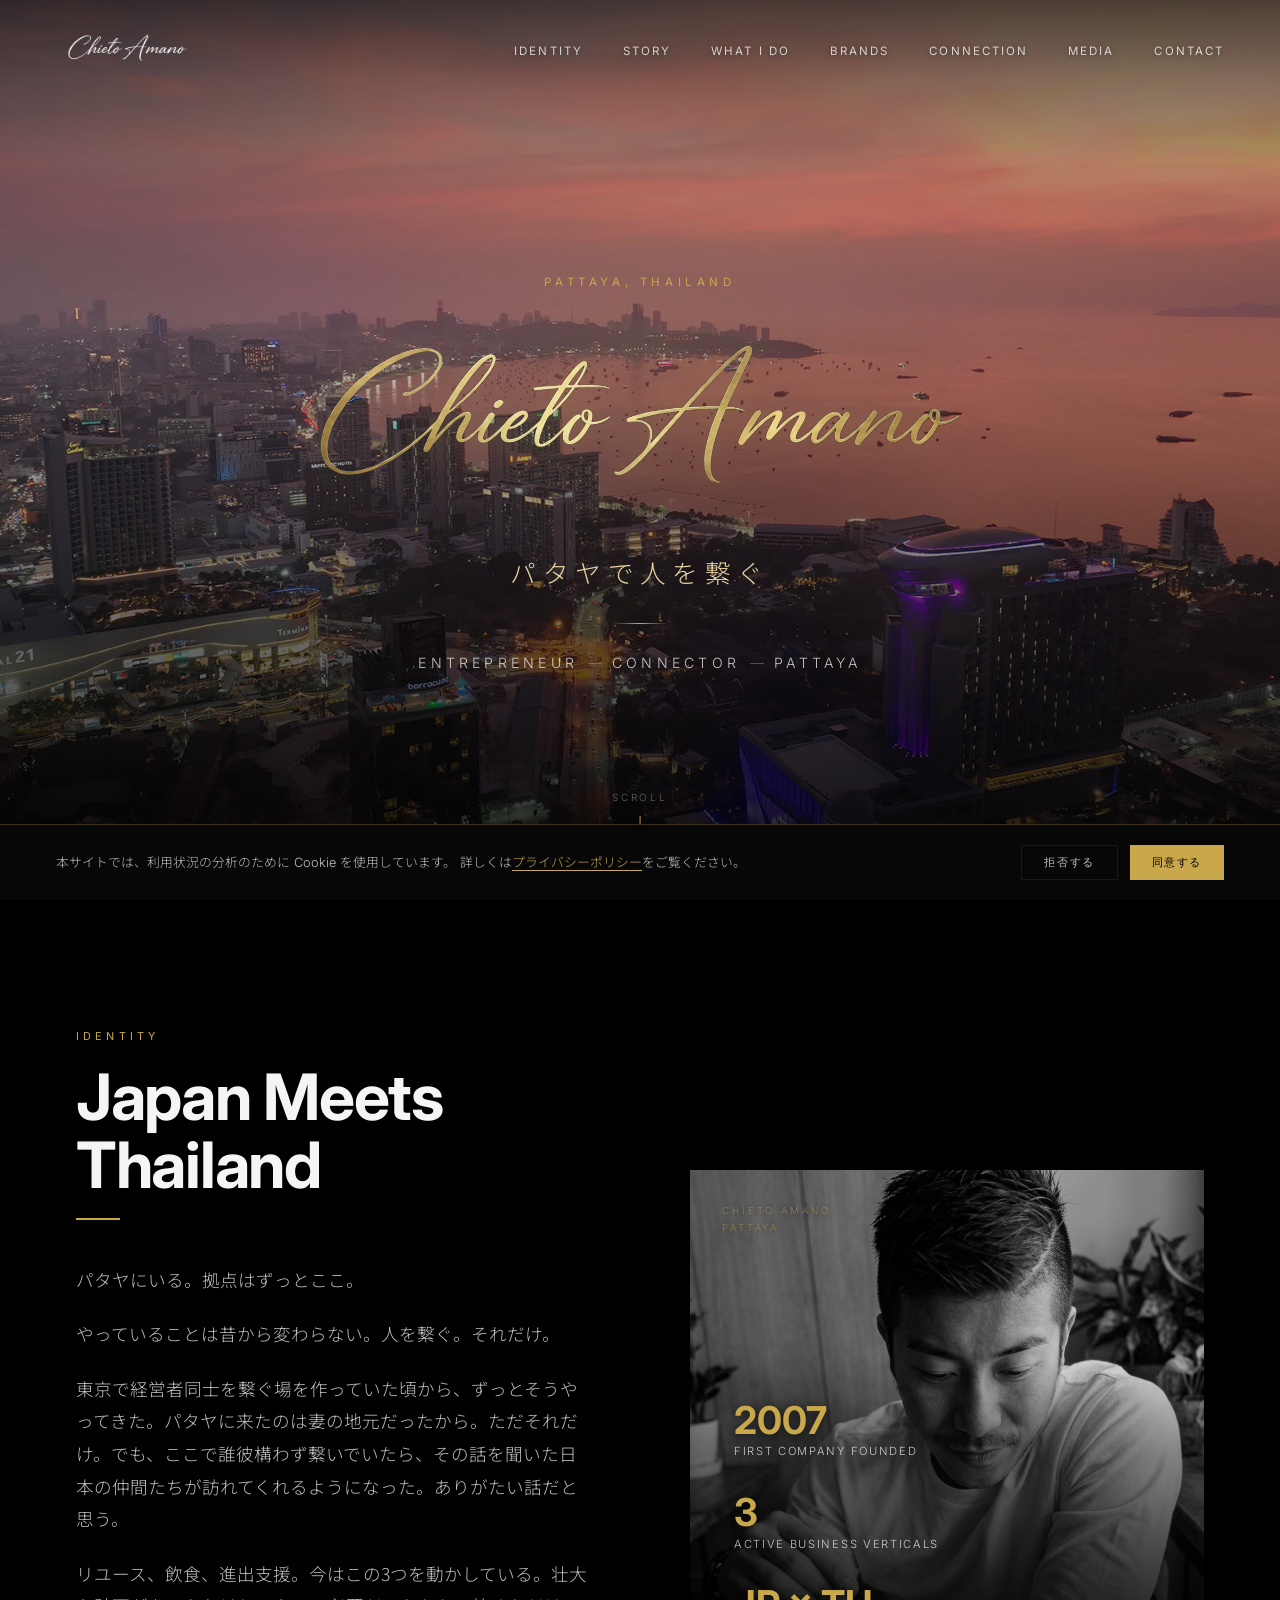
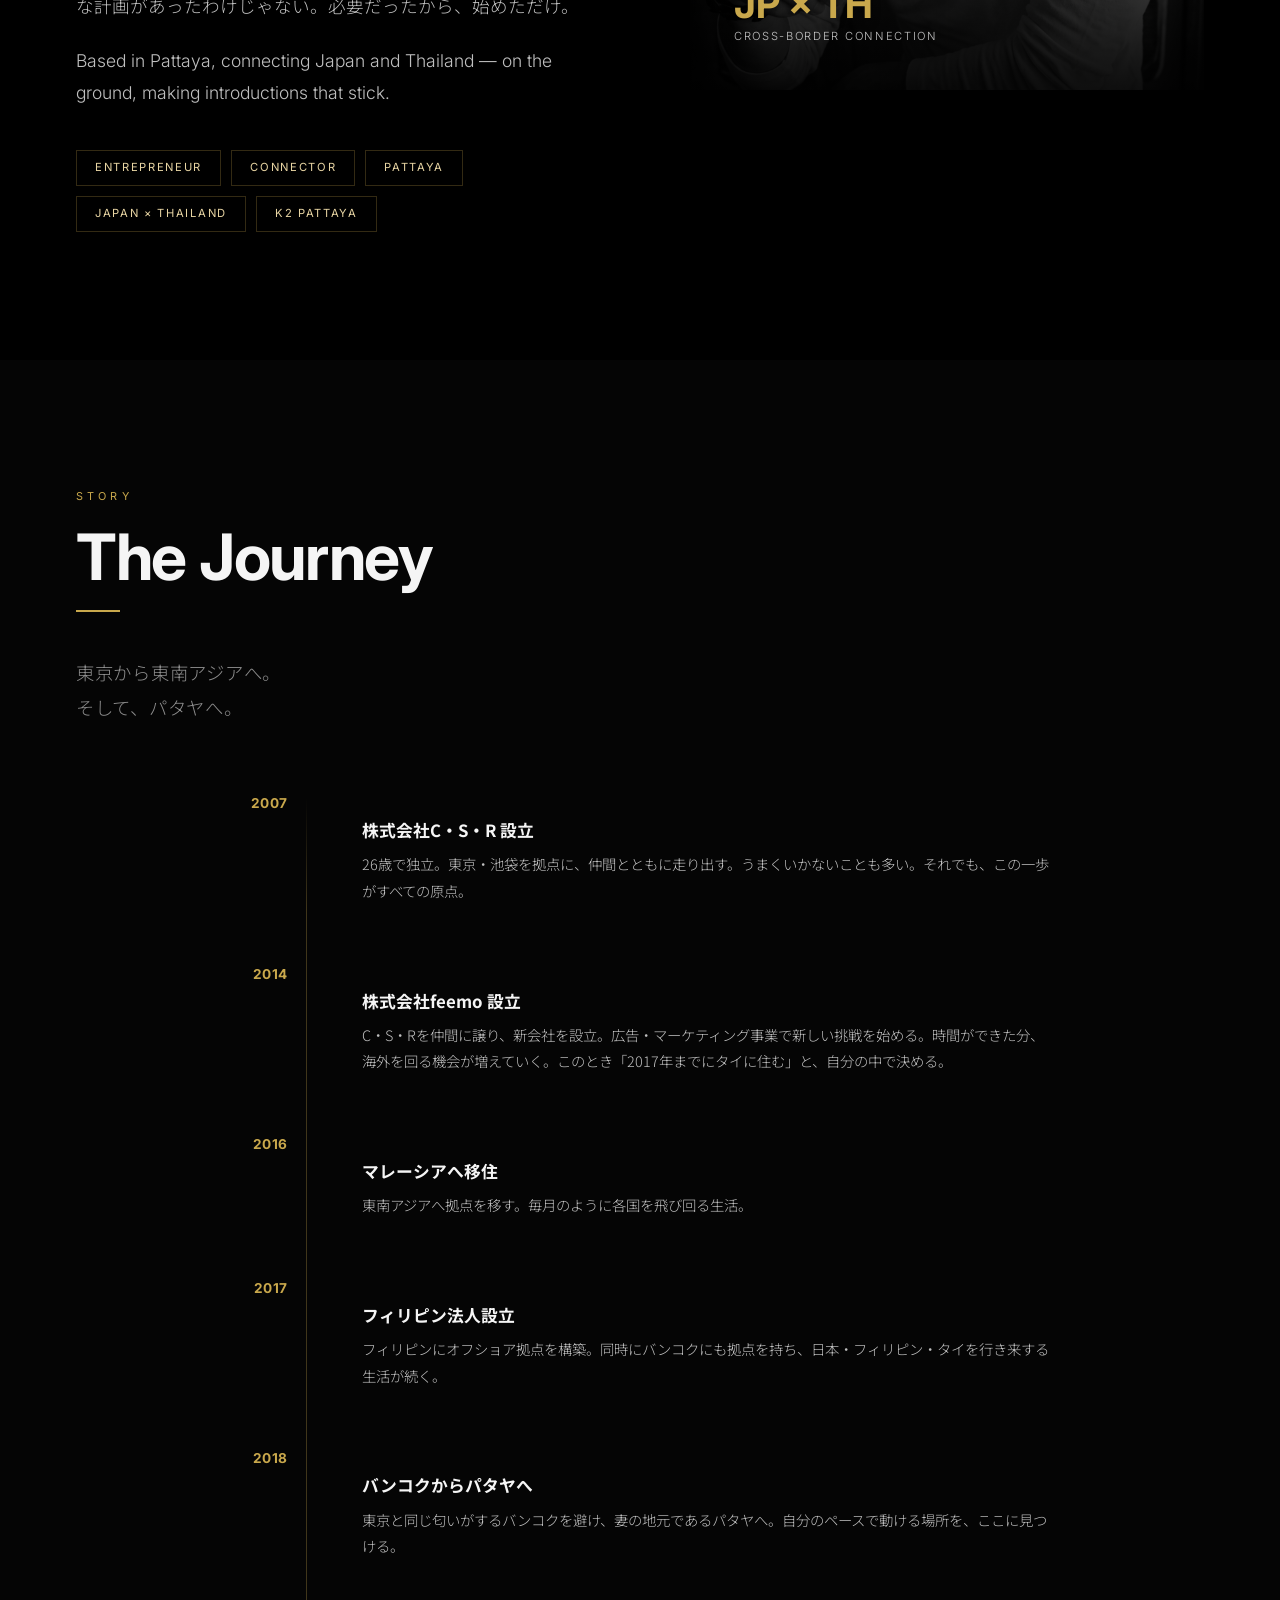
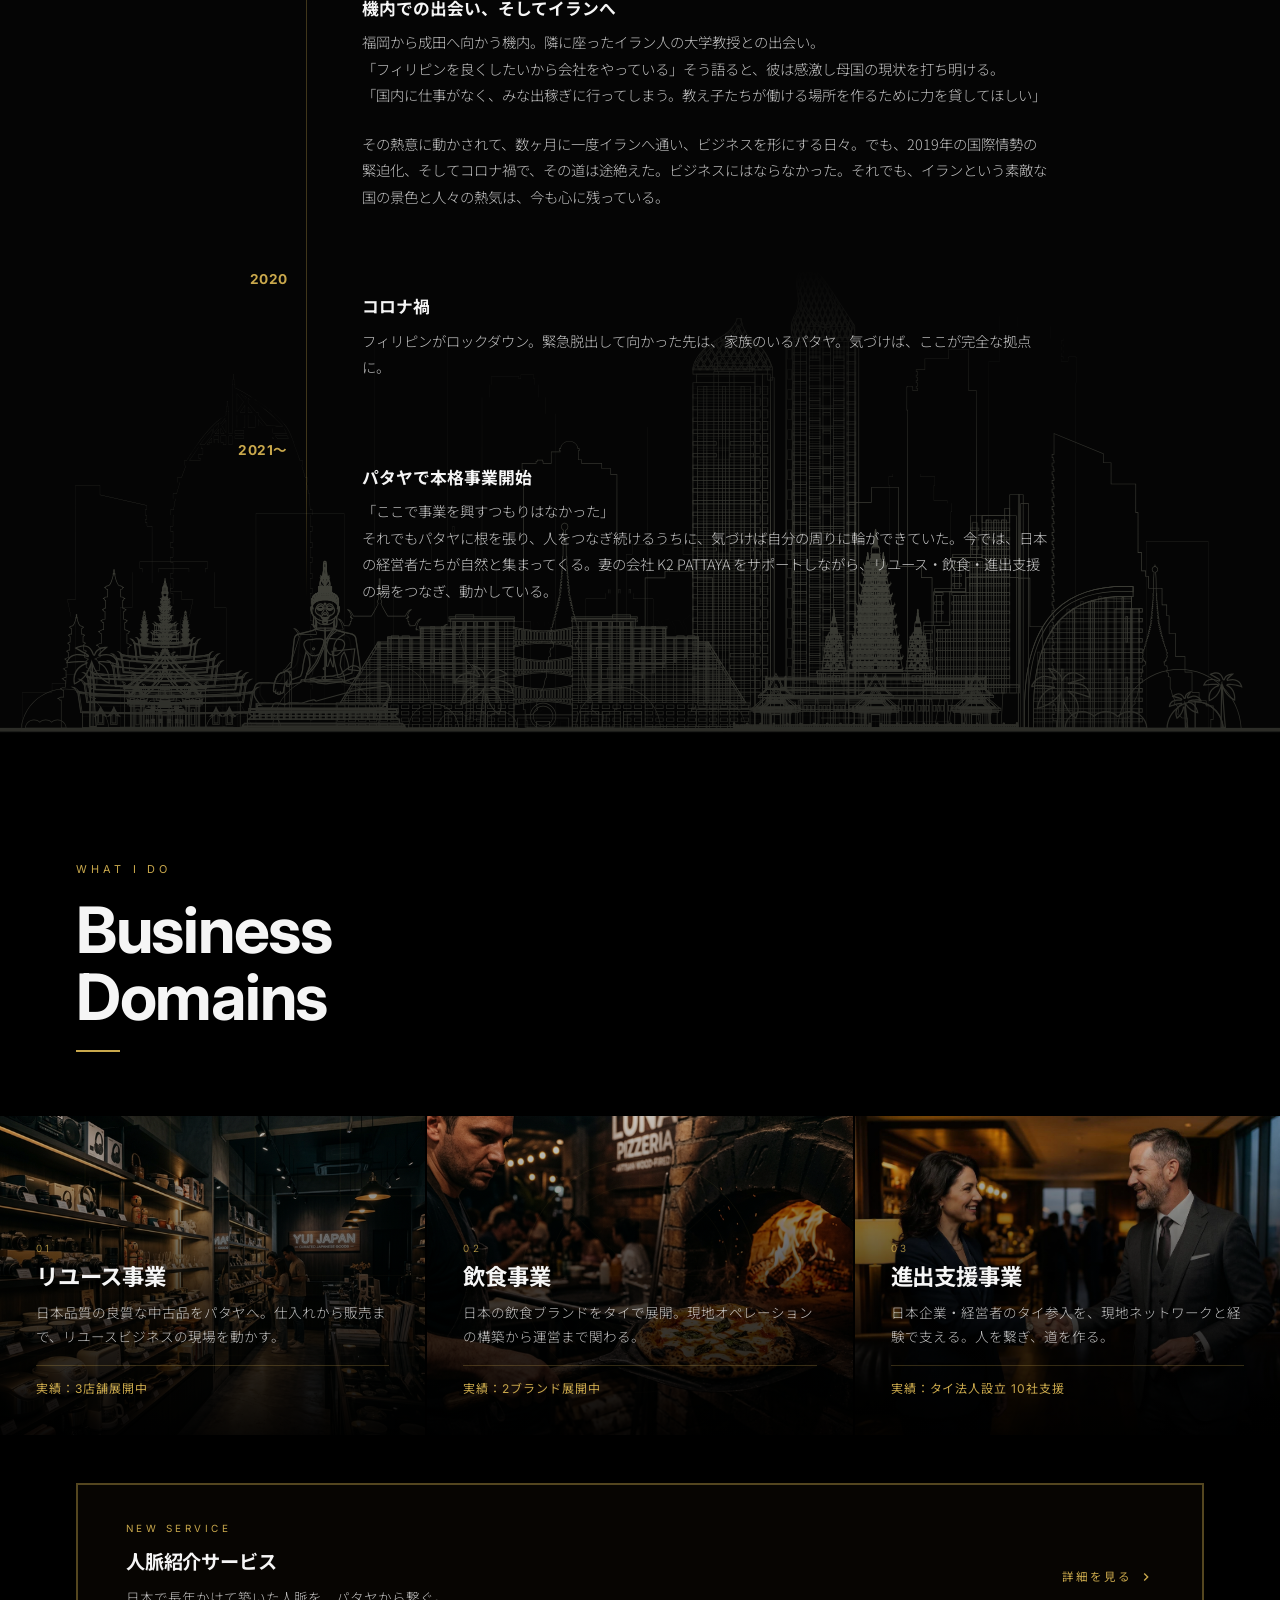
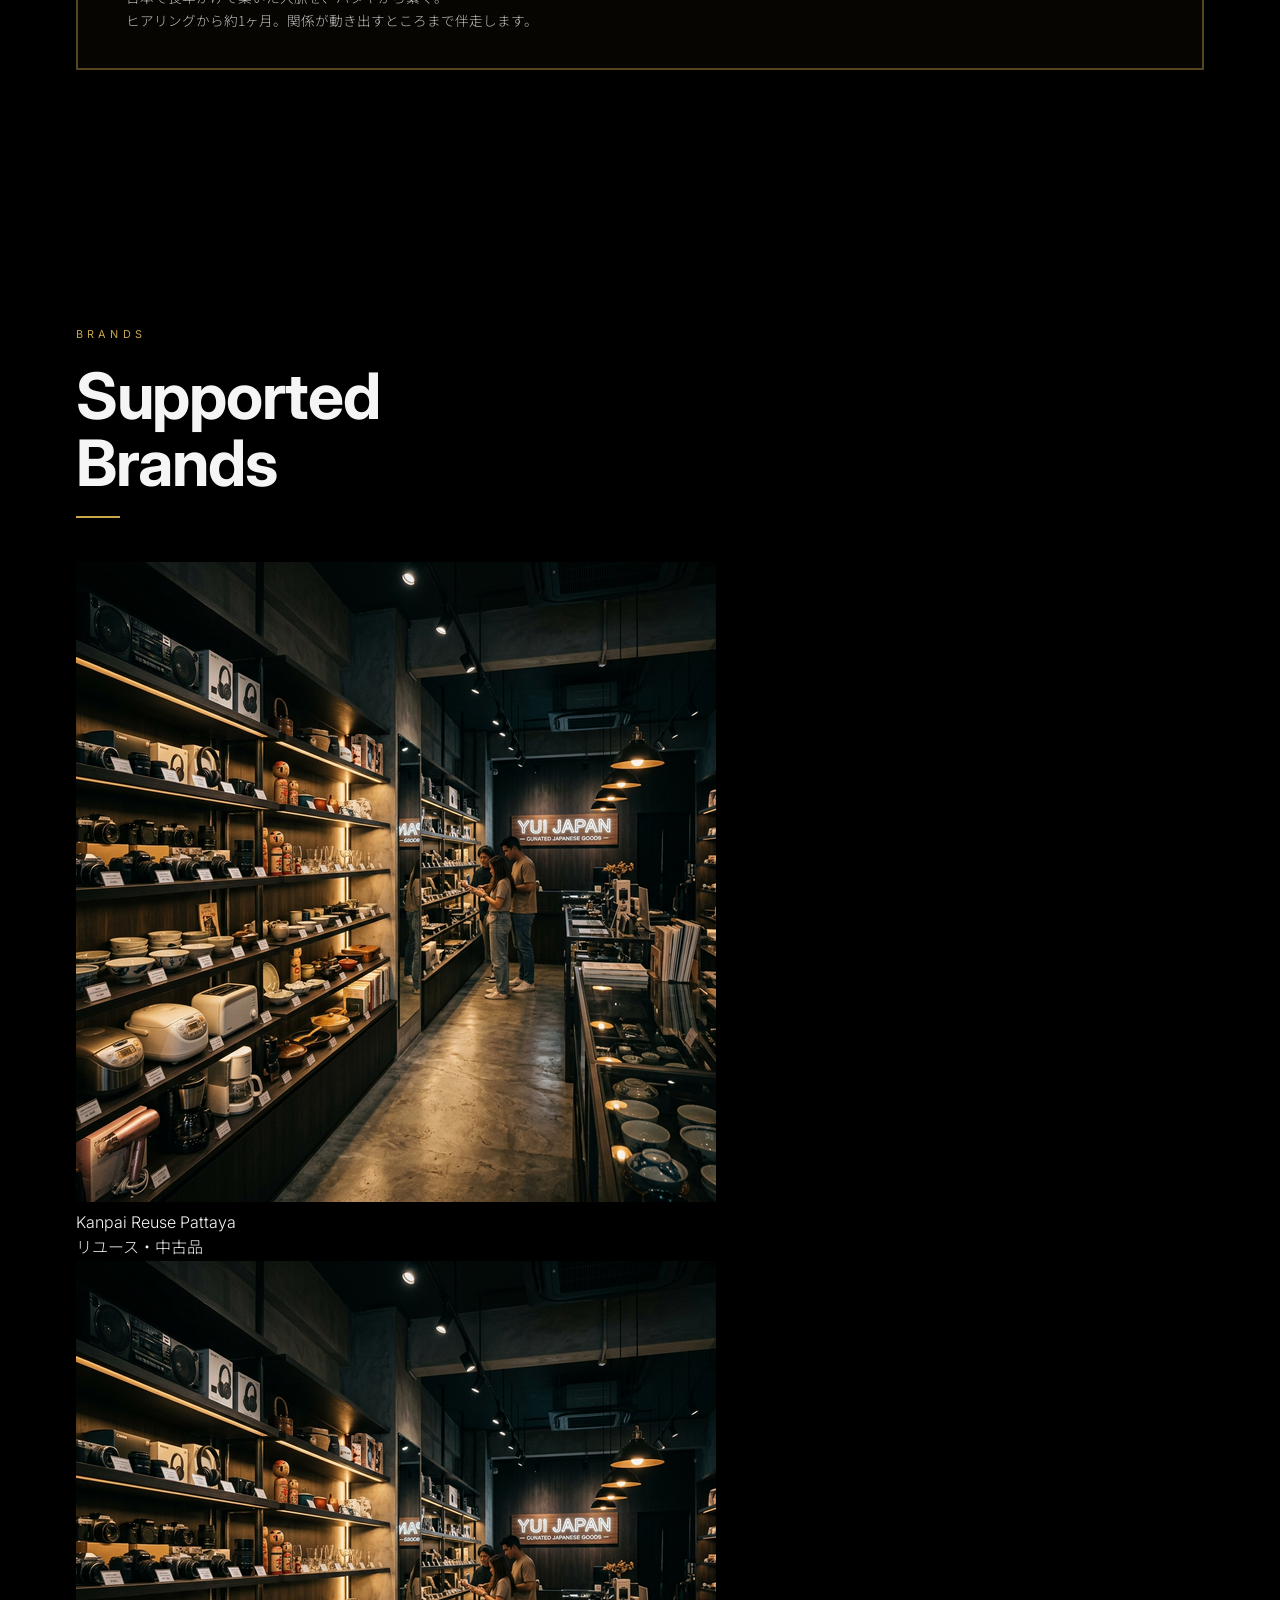
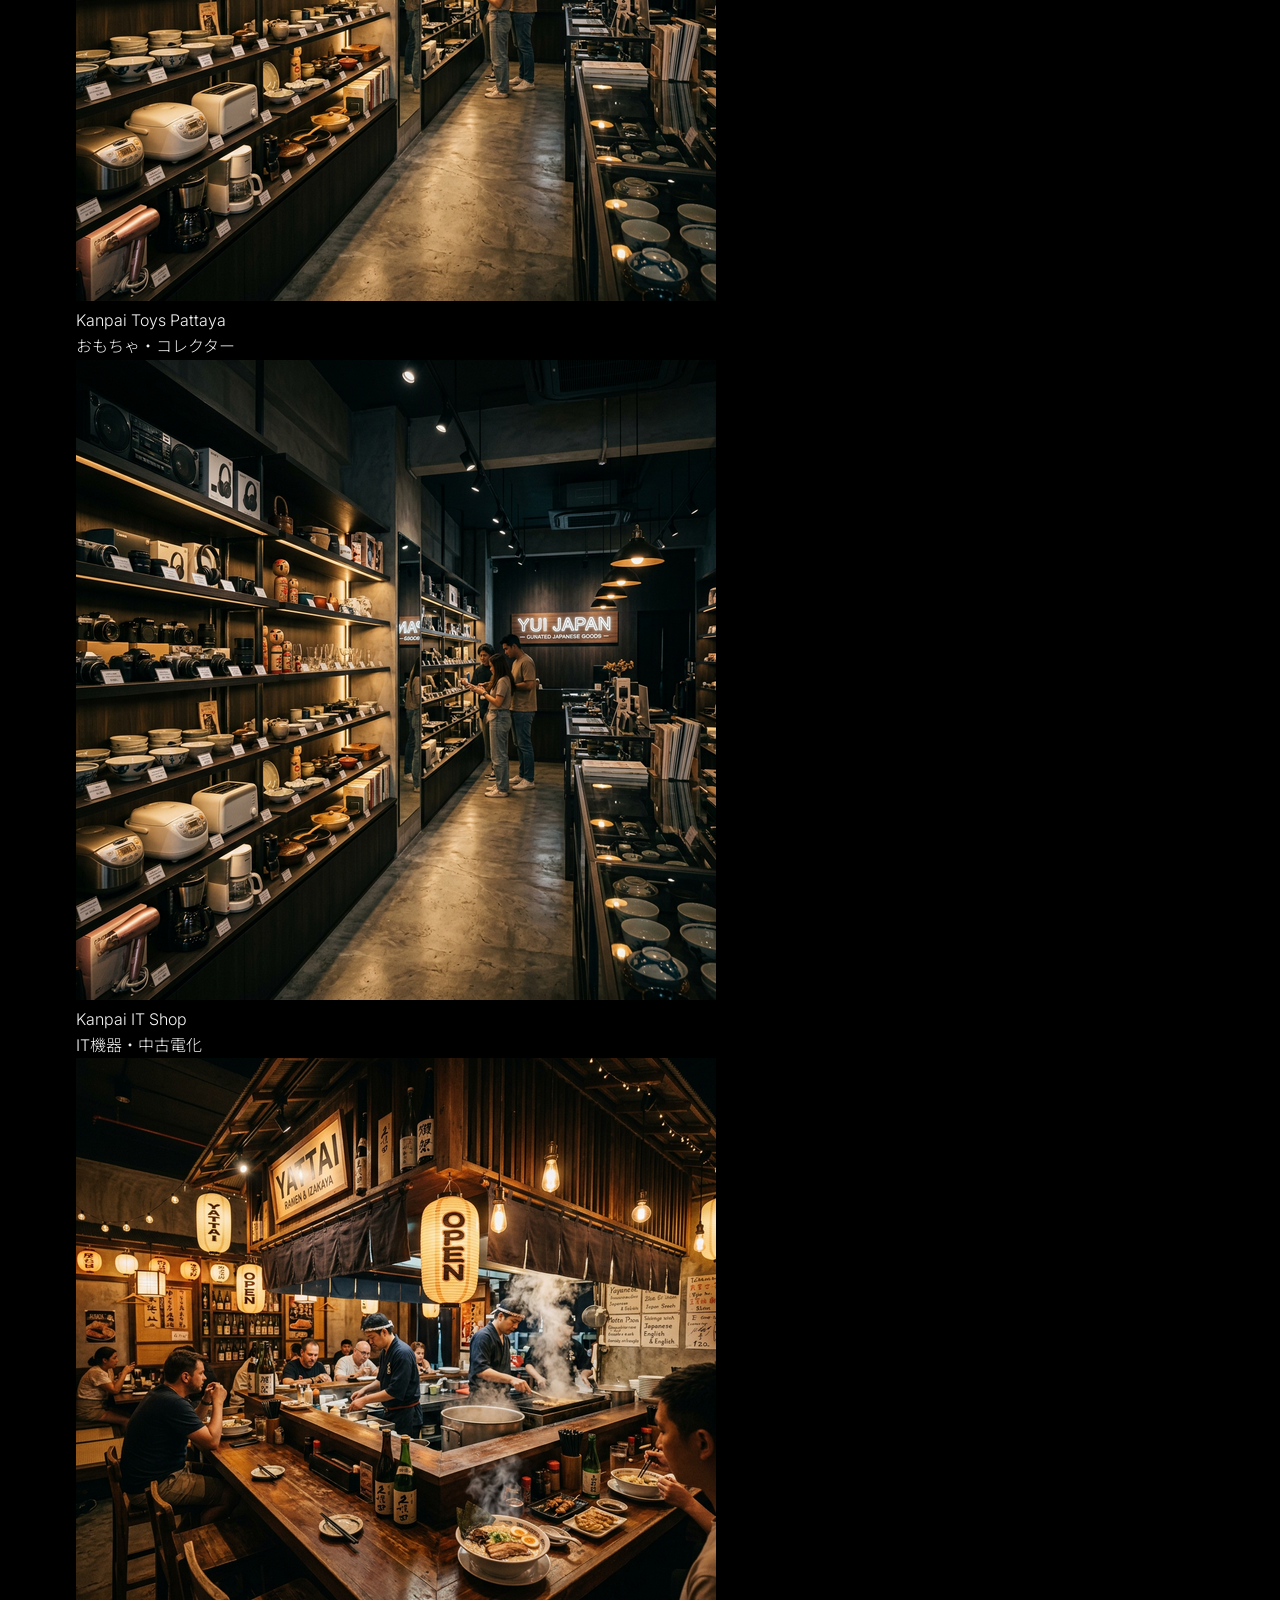
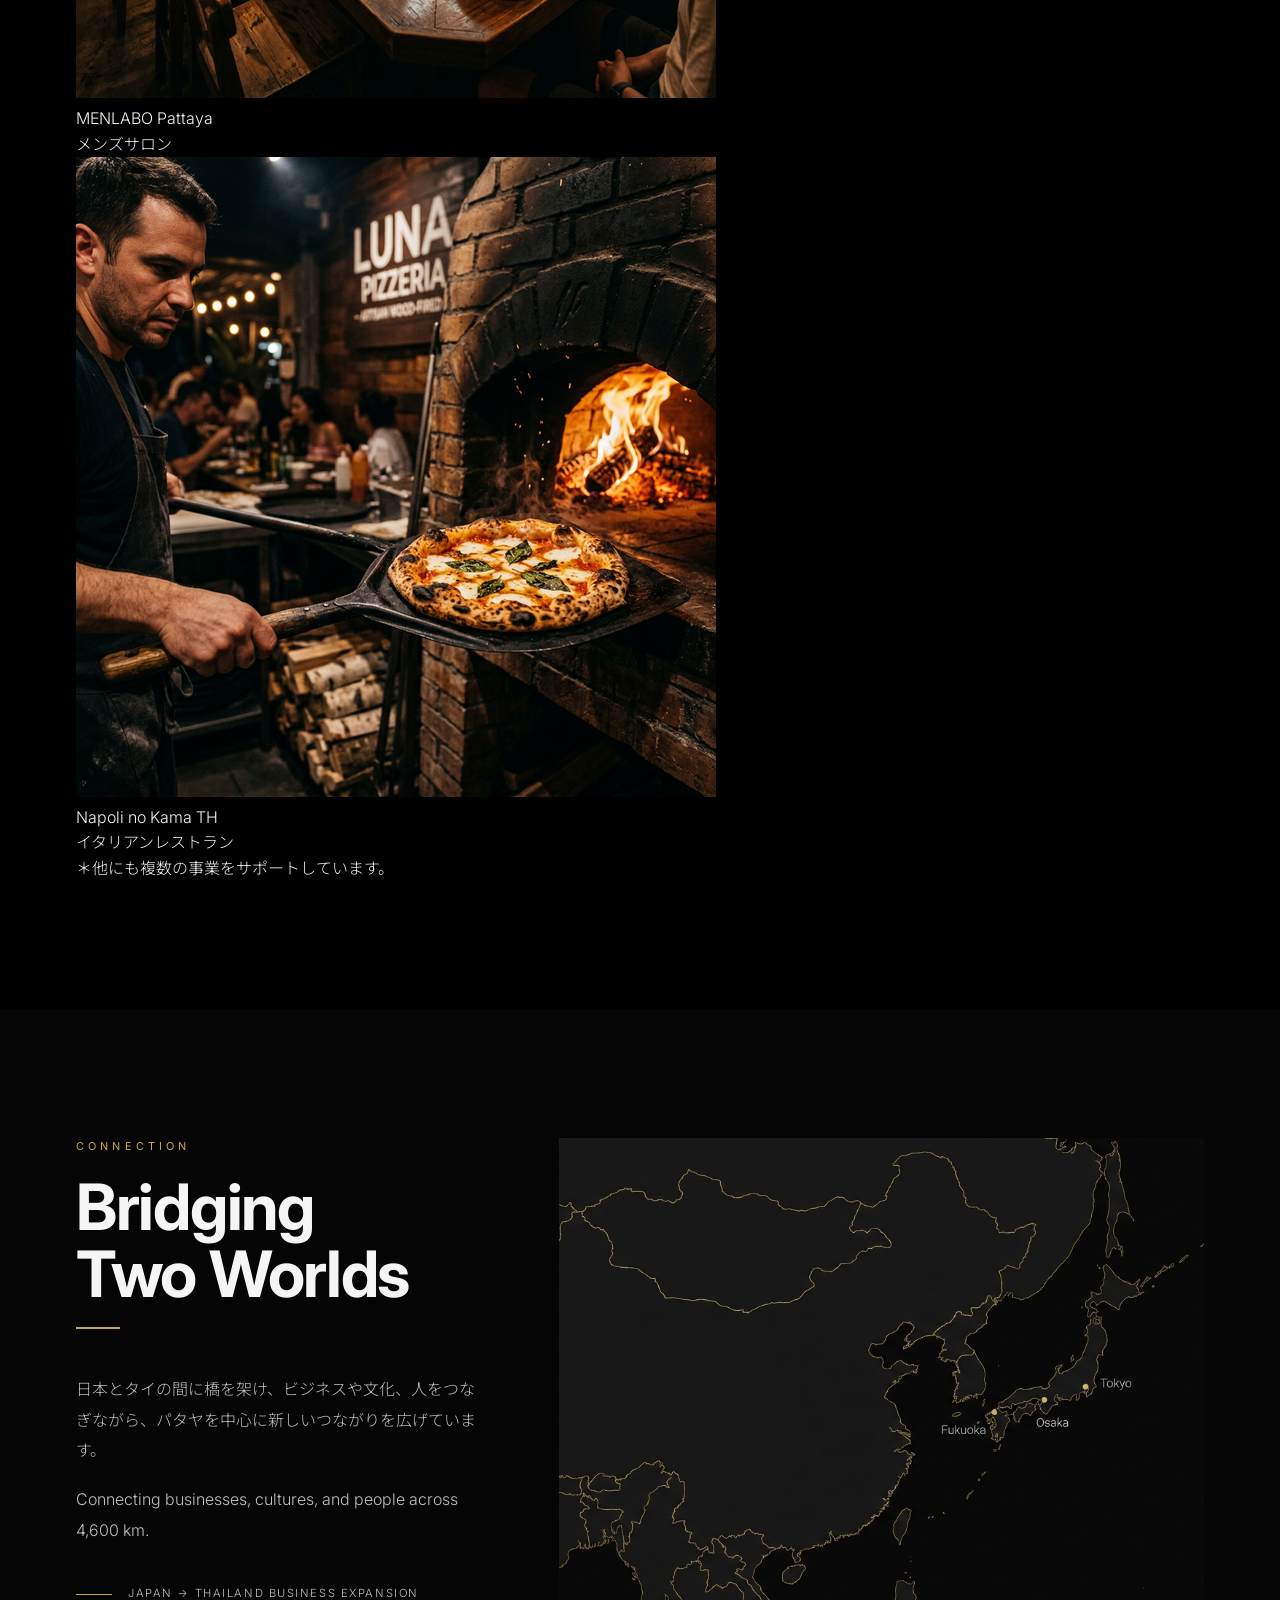
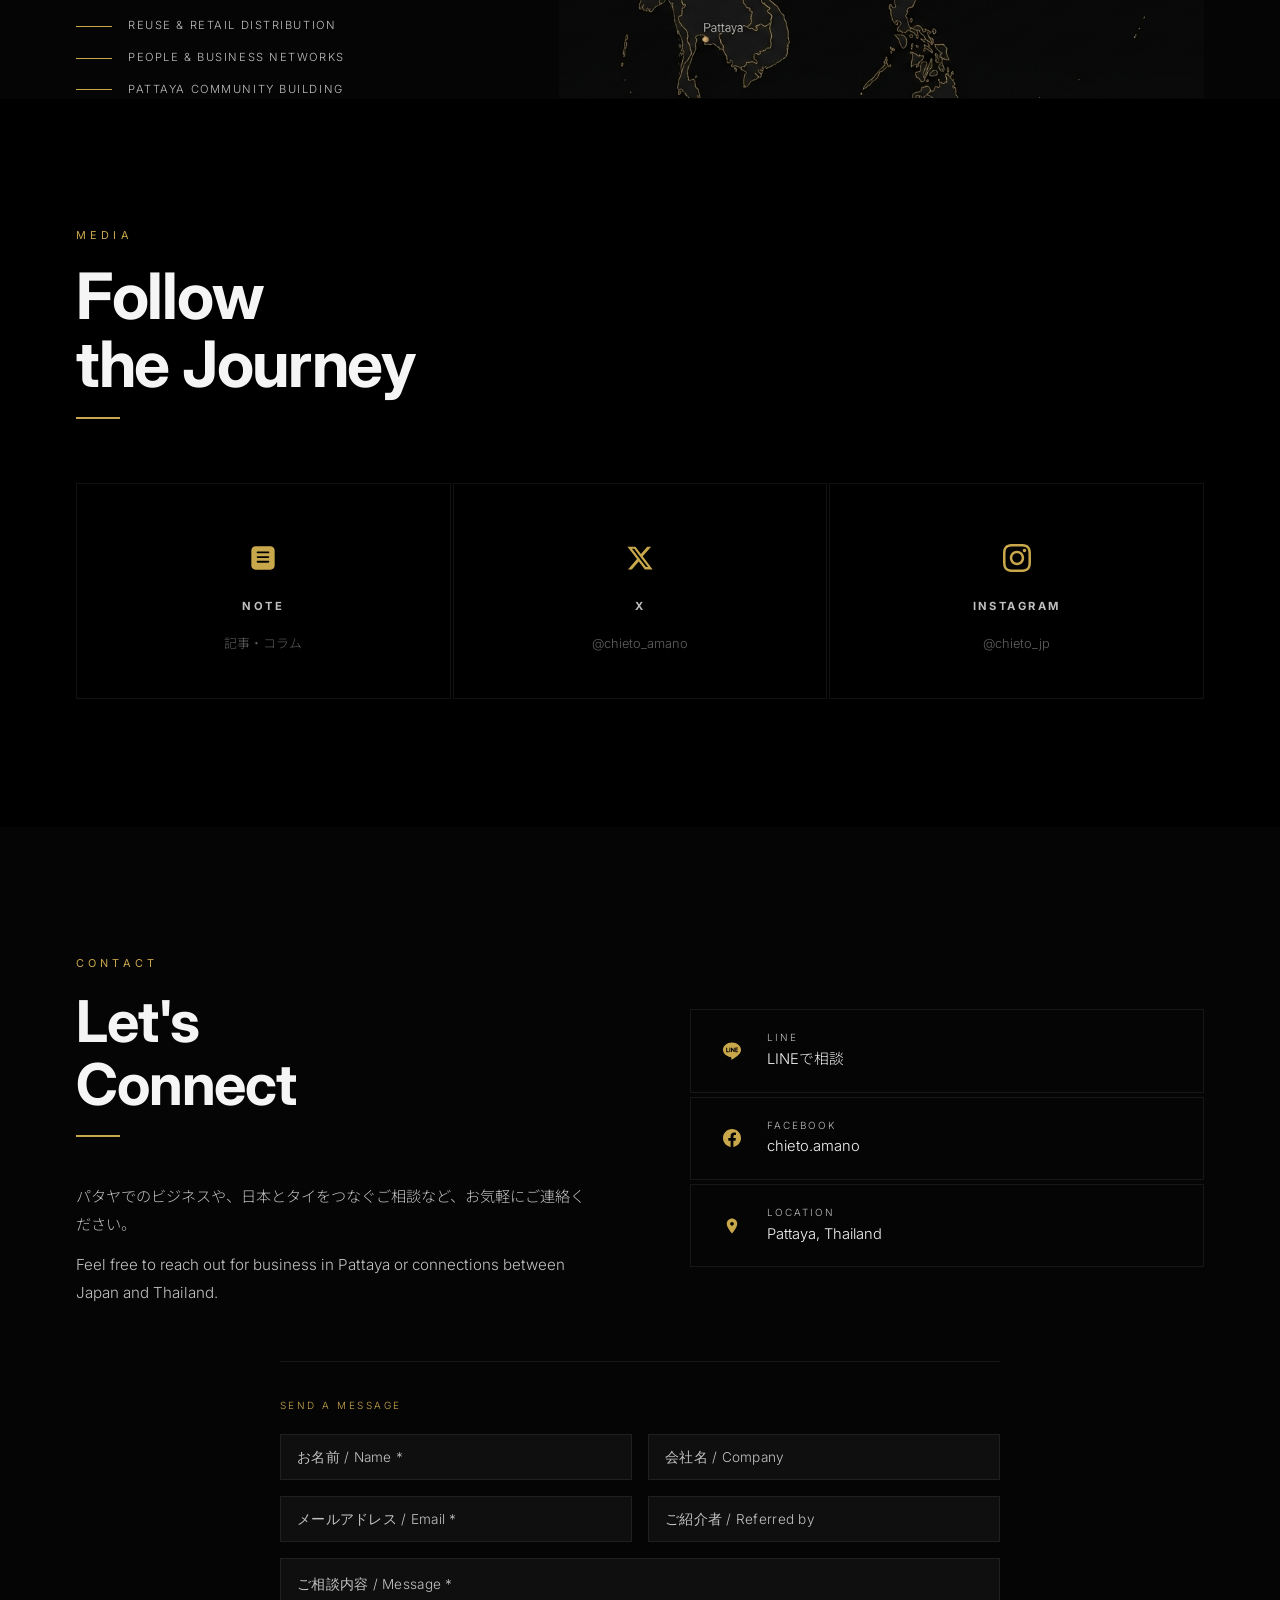
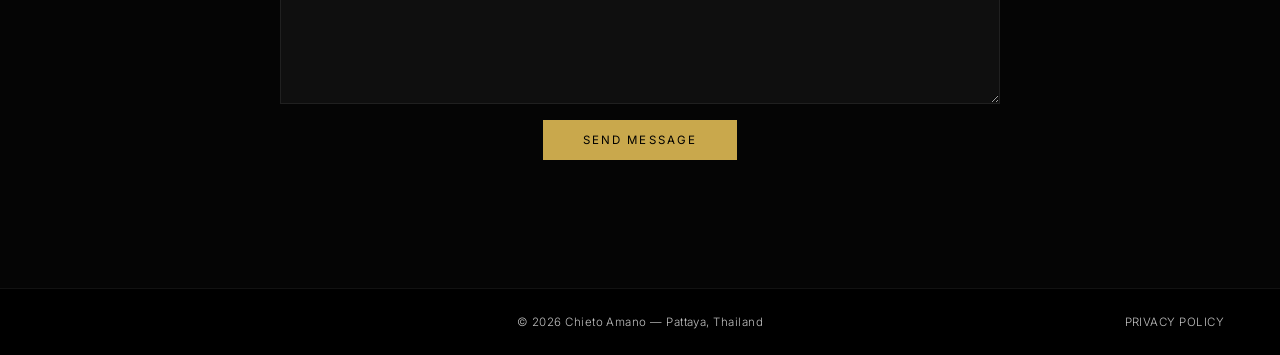
==== commit ba91890b: "Add files via upload" ====
--- a/index.html
+++ b/index.html
@@ -78,7 +78,7 @@
         },
         "sameAs": [
           "https://note.com/chieto_amano",
-          "https://x.com/amano_napoli",
+          "https://x.com/chieto_amano",
           "https://www.instagram.com/chieto_jp/",
           "https://facebook.com/chieto.amano"
         ]
@@ -108,6 +108,7 @@
       <li><a href="#identity">Identity</a></li>
       <li><a href="#story">Story</a></li>
       <li><a href="#projects">What I Do</a></li>
+      <li><a href="#brands">Brands</a></li>
       <li><a href="#network">Connection</a></li>
       <li><a href="#media">Media</a></li>
       <li><a href="#contact">Contact</a></li>
@@ -392,6 +393,72 @@
   </section>
 
 
+  <!-- ═══════════════════════════ BRANDS ═══════════════════════════ -->
+  <section id="brands" aria-labelledby="brands-heading">
+    <div class="container">
+      <div class="fade-in">
+        <span class="section-eyebrow">Brands</span>
+        <h2 class="section-title" id="brands-heading">Supported<br>Brands</h2>
+        <div class="section-rule" aria-hidden="true"></div>
+      </div>
+      <div class="brands-grid fade-in" style="transition-delay:0.15s;">
+
+        <a href="https://web.facebook.com/kanpaireuse.pattaya" class="brand-card" target="_blank" rel="noopener noreferrer">
+          <div class="brand-card-img">
+            <img src="images/project-kanpai.png" alt="Kanpai Reuse Pattaya" loading="lazy">
+          </div>
+          <div class="brand-card-info">
+            <p class="brand-card-name">Kanpai Reuse Pattaya</p>
+            <span class="brand-card-label">リユース・中古品</span>
+          </div>
+        </a>
+
+        <a href="https://web.facebook.com/kanpaitoys" class="brand-card" target="_blank" rel="noopener noreferrer">
+          <div class="brand-card-img">
+            <img src="images/project-kanpai.png" alt="Kanpai Toys Pattaya" loading="lazy">
+          </div>
+          <div class="brand-card-info">
+            <p class="brand-card-name">Kanpai Toys Pattaya</p>
+            <span class="brand-card-label">おもちゃ・コレクター</span>
+          </div>
+        </a>
+
+        <a href="https://web.facebook.com/kanpaitshop" class="brand-card" target="_blank" rel="noopener noreferrer">
+          <div class="brand-card-img">
+            <img src="images/project-kanpai.png" alt="Kanpai IT Shop" loading="lazy">
+          </div>
+          <div class="brand-card-info">
+            <p class="brand-card-name">Kanpai IT Shop</p>
+            <span class="brand-card-label">IT機器・中古電化</span>
+          </div>
+        </a>
+
+        <a href="https://web.facebook.com/menlabo.pattaya" class="brand-card" target="_blank" rel="noopener noreferrer">
+          <div class="brand-card-img">
+            <img src="images/project-menlabo.png" alt="MENLABO Pattaya" loading="lazy">
+          </div>
+          <div class="brand-card-info">
+            <p class="brand-card-name">MENLABO Pattaya</p>
+            <span class="brand-card-label">メンズサロン</span>
+          </div>
+        </a>
+
+        <a href="https://web.facebook.com/napolinokamathailand" class="brand-card" target="_blank" rel="noopener noreferrer">
+          <div class="brand-card-img">
+            <img src="images/project-napoli.png" alt="Napoli no Kama TH" loading="lazy">
+          </div>
+          <div class="brand-card-info">
+            <p class="brand-card-name">Napoli no Kama TH</p>
+            <span class="brand-card-label">イタリアンレストラン</span>
+          </div>
+        </a>
+
+      </div>
+      <p class="brands-note fade-in" style="transition-delay:0.25s;">＊他にも複数の事業をサポートしています。</p>
+    </div>
+  </section>
+
+
   <!-- ═══════════════════════════ PATTAYA NETWORK ═══════════════════════════ -->
   <section id="network" aria-labelledby="network-heading">
     <div class="container">
@@ -463,7 +530,7 @@
           <span class="mcard-handle">記事・コラム</span>
         </a>
 
-        <a href="https://x.com/amano_napoli" target="_blank" rel="noopener noreferrer me" class="mcard">
+        <a href="https://x.com/chieto_amano" target="_blank" rel="noopener noreferrer me" class="mcard">
           <div class="mcard-icon" aria-hidden="true">
             <svg viewBox="0 0 24 24" xmlns="http://www.w3.org/2000/svg">
               <path
@@ -471,7 +538,7 @@
             </svg>
           </div>
           <span class="mcard-name">X</span>
-          <span class="mcard-handle">@amano_napoli</span>
+          <span class="mcard-handle">@chieto_amano</span>
         </a>
 
         <a href="https://www.instagram.com/chieto_jp/" target="_blank" rel="noopener noreferrer me" class="mcard">
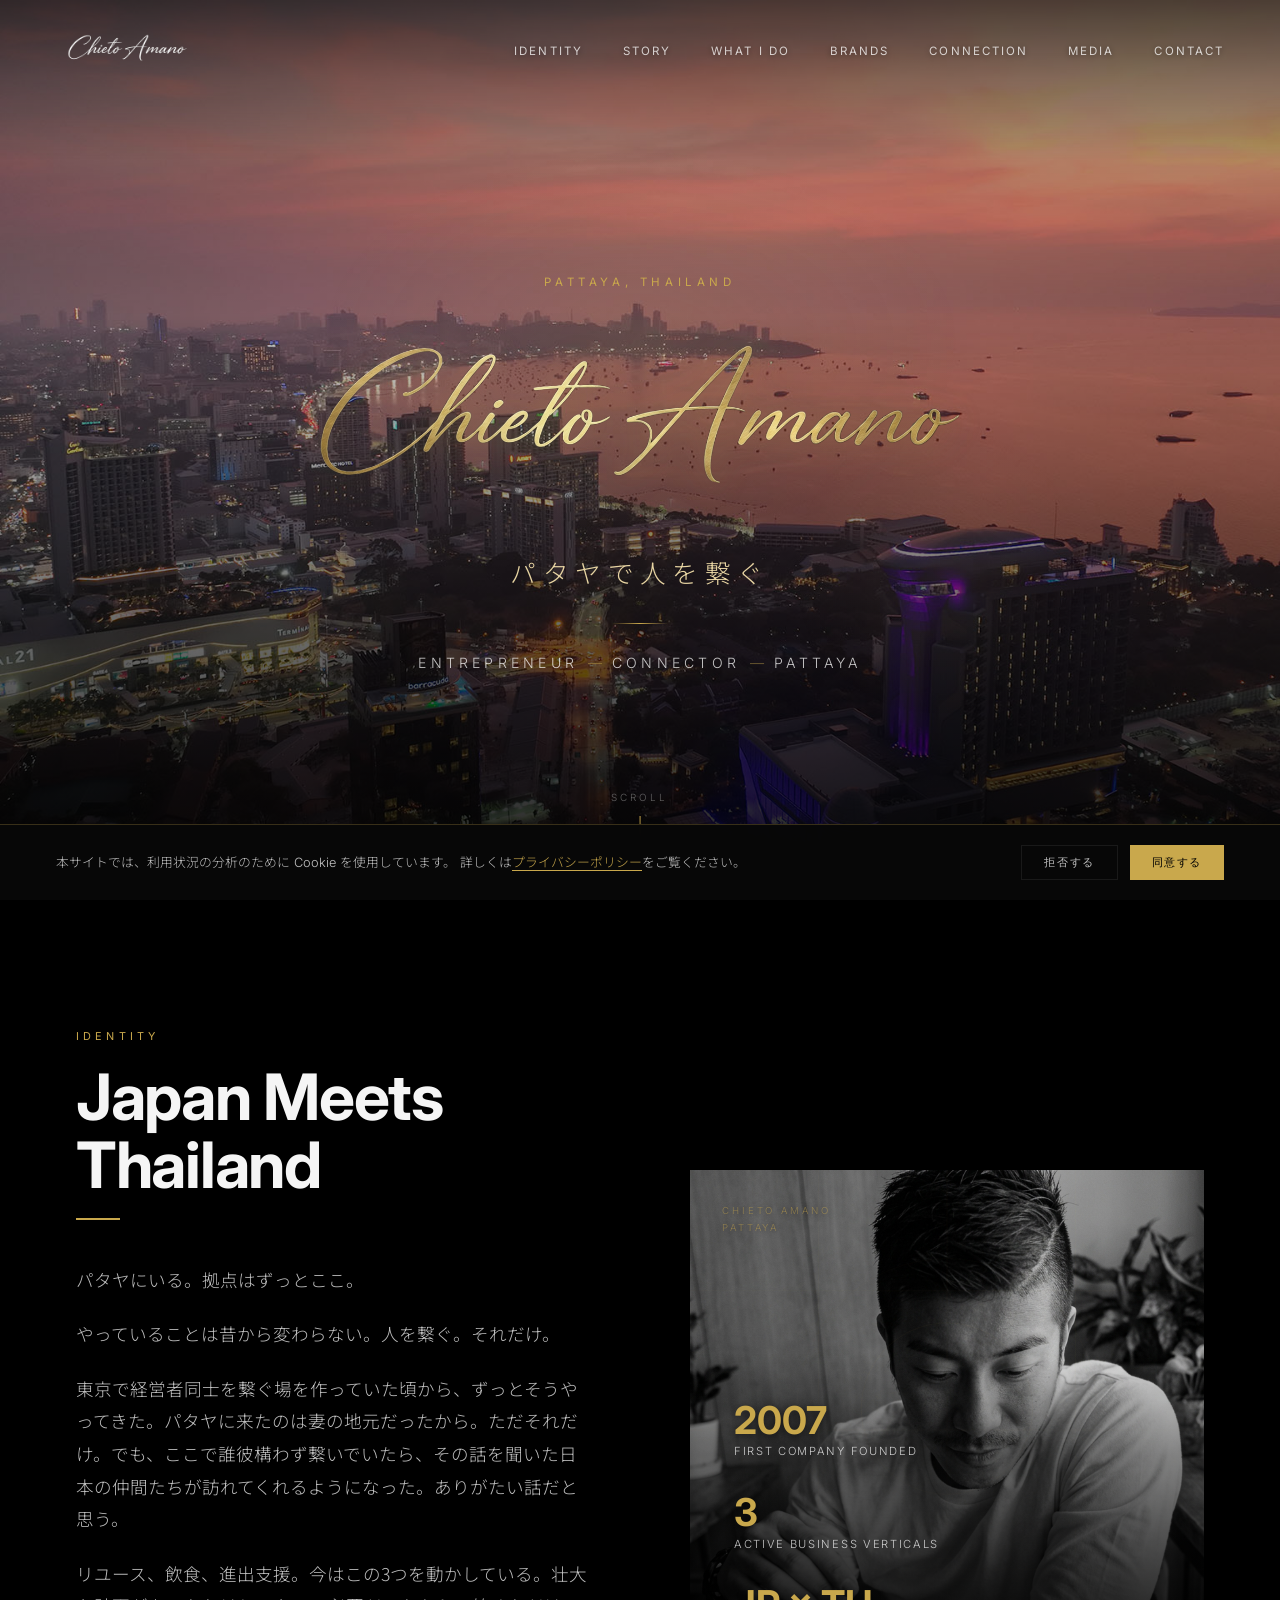
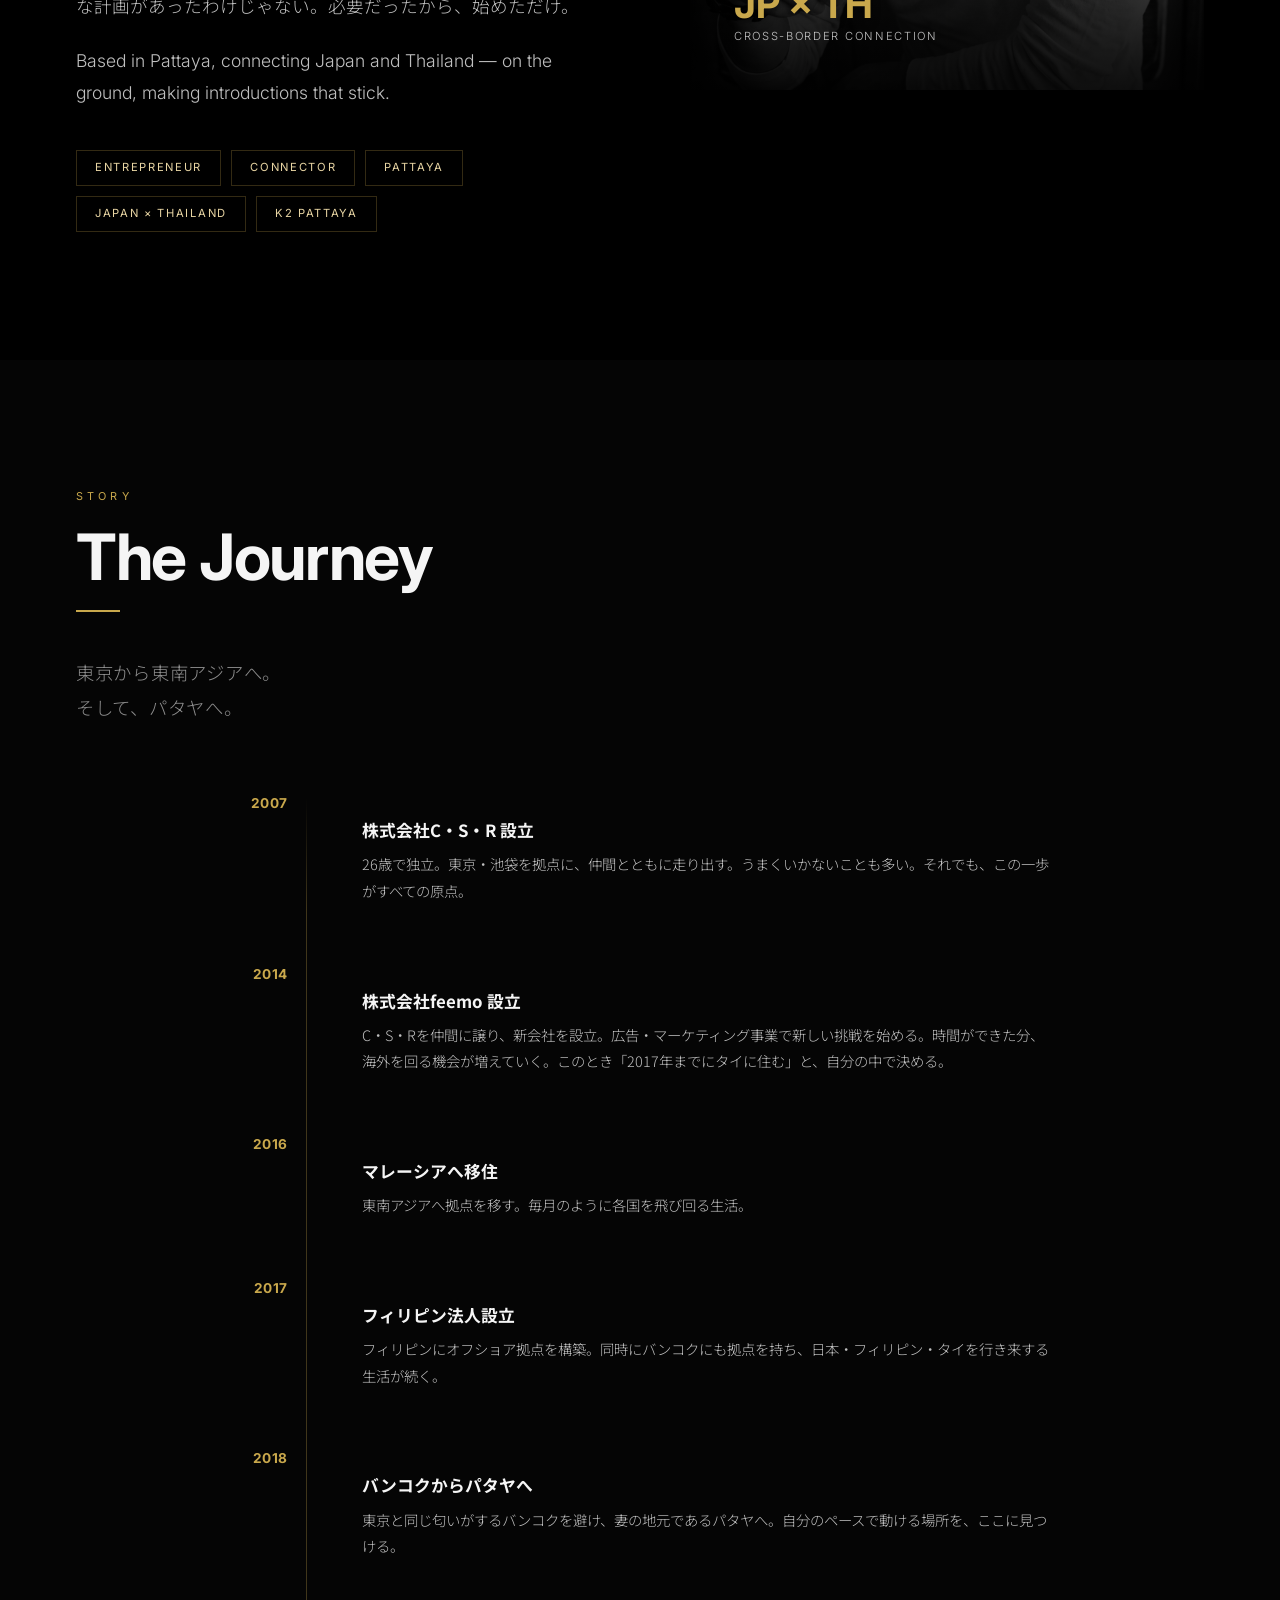
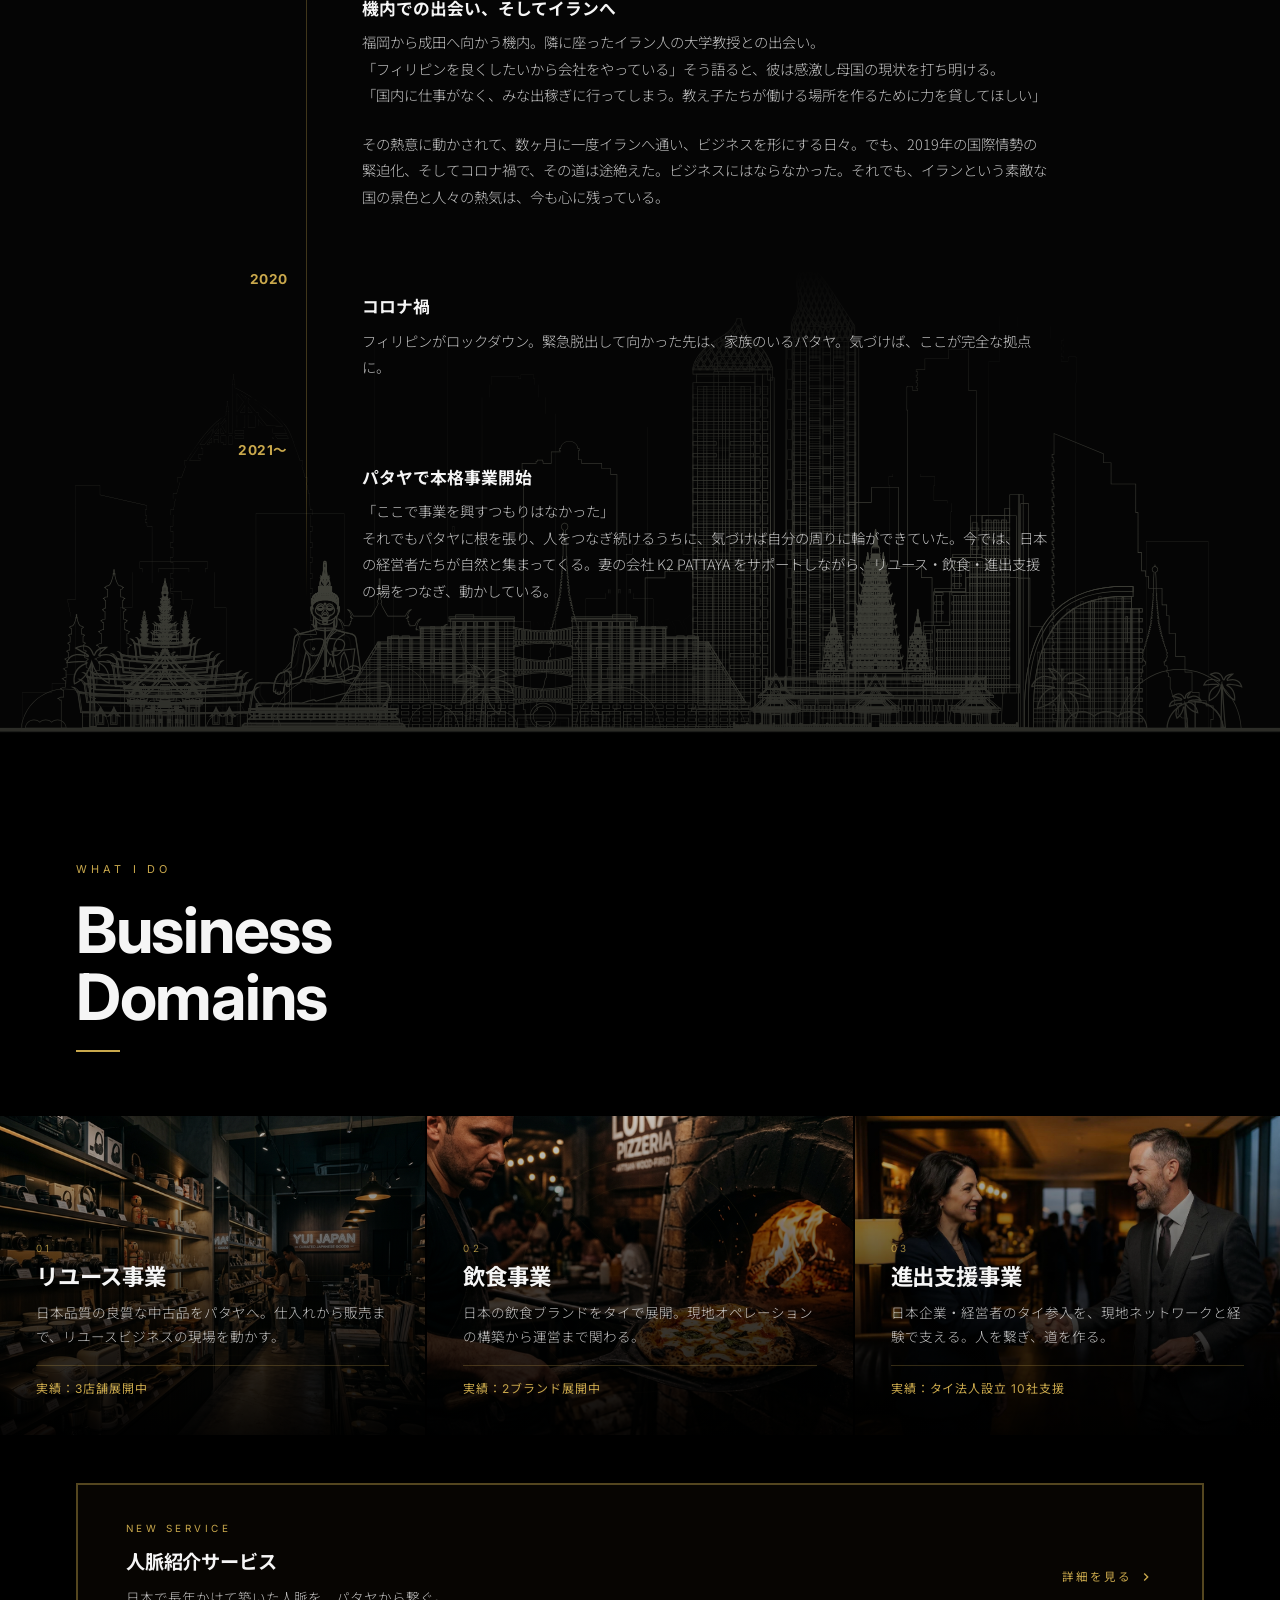
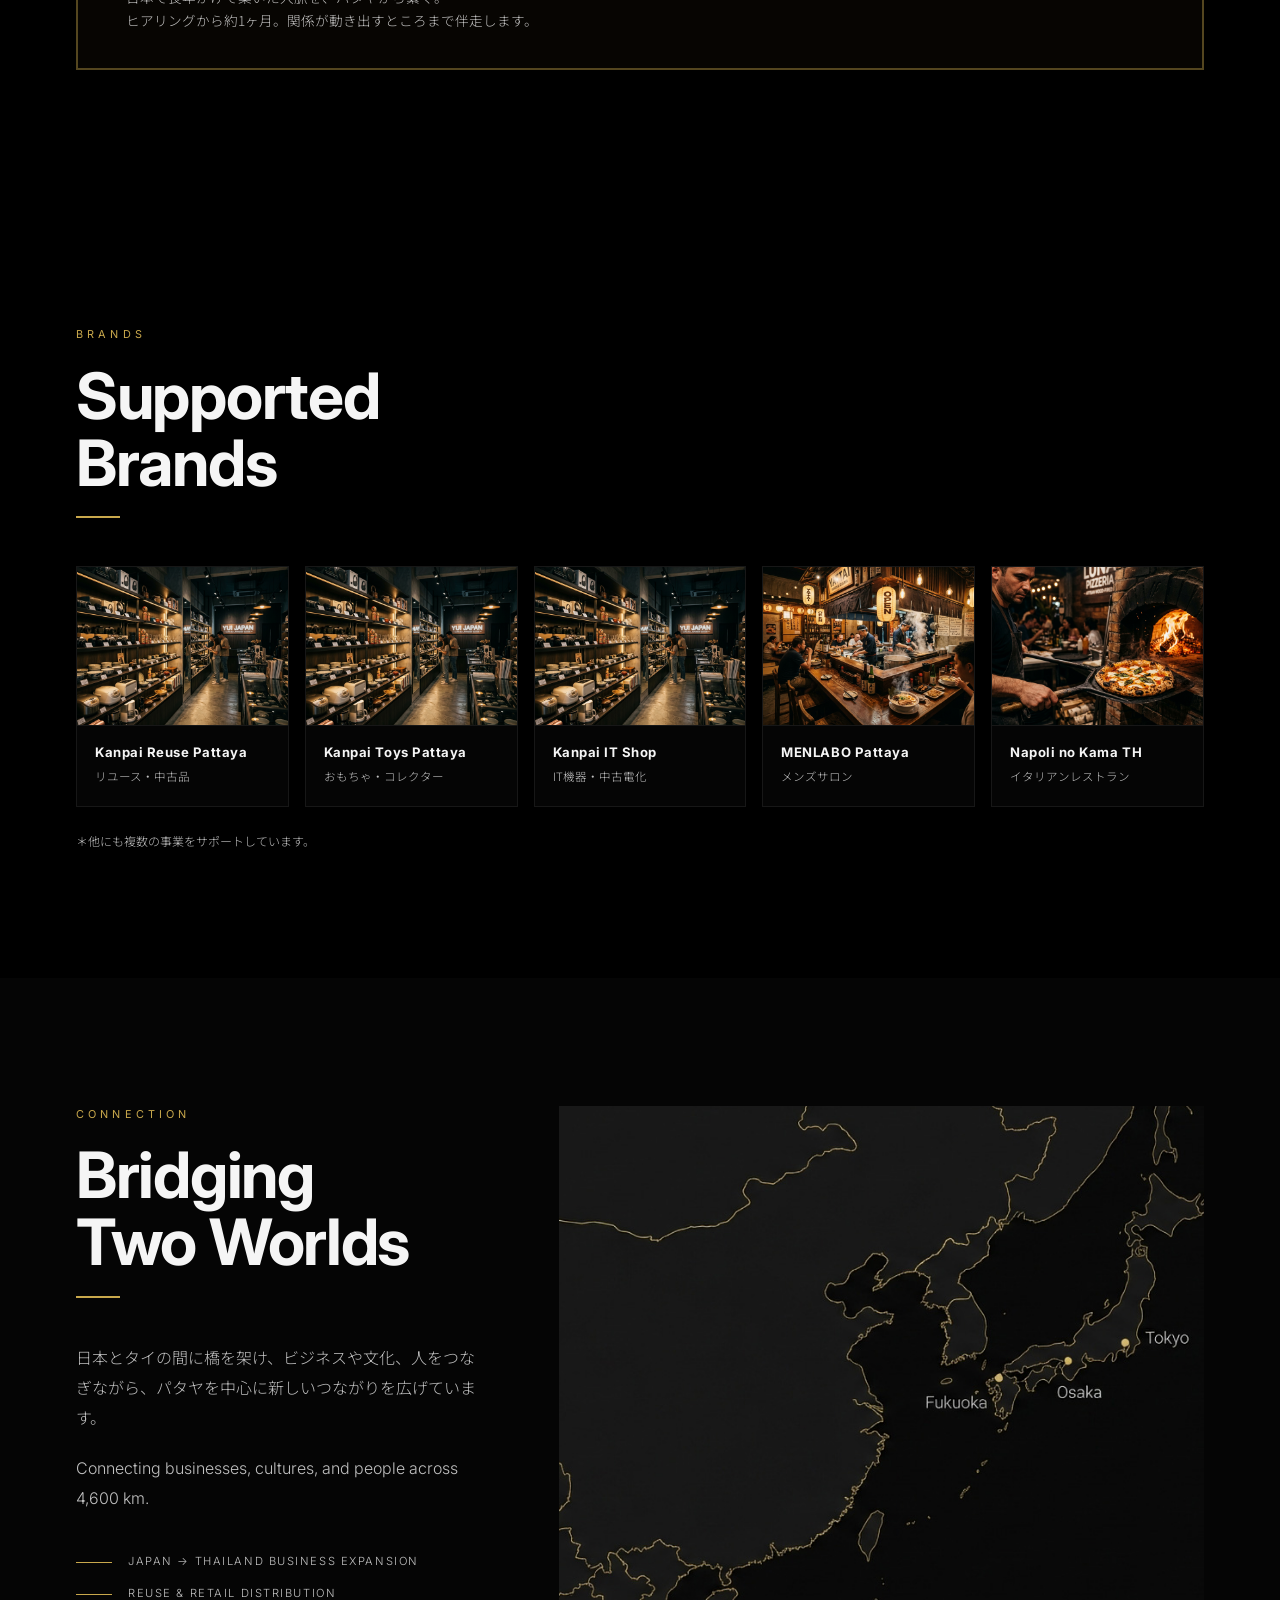
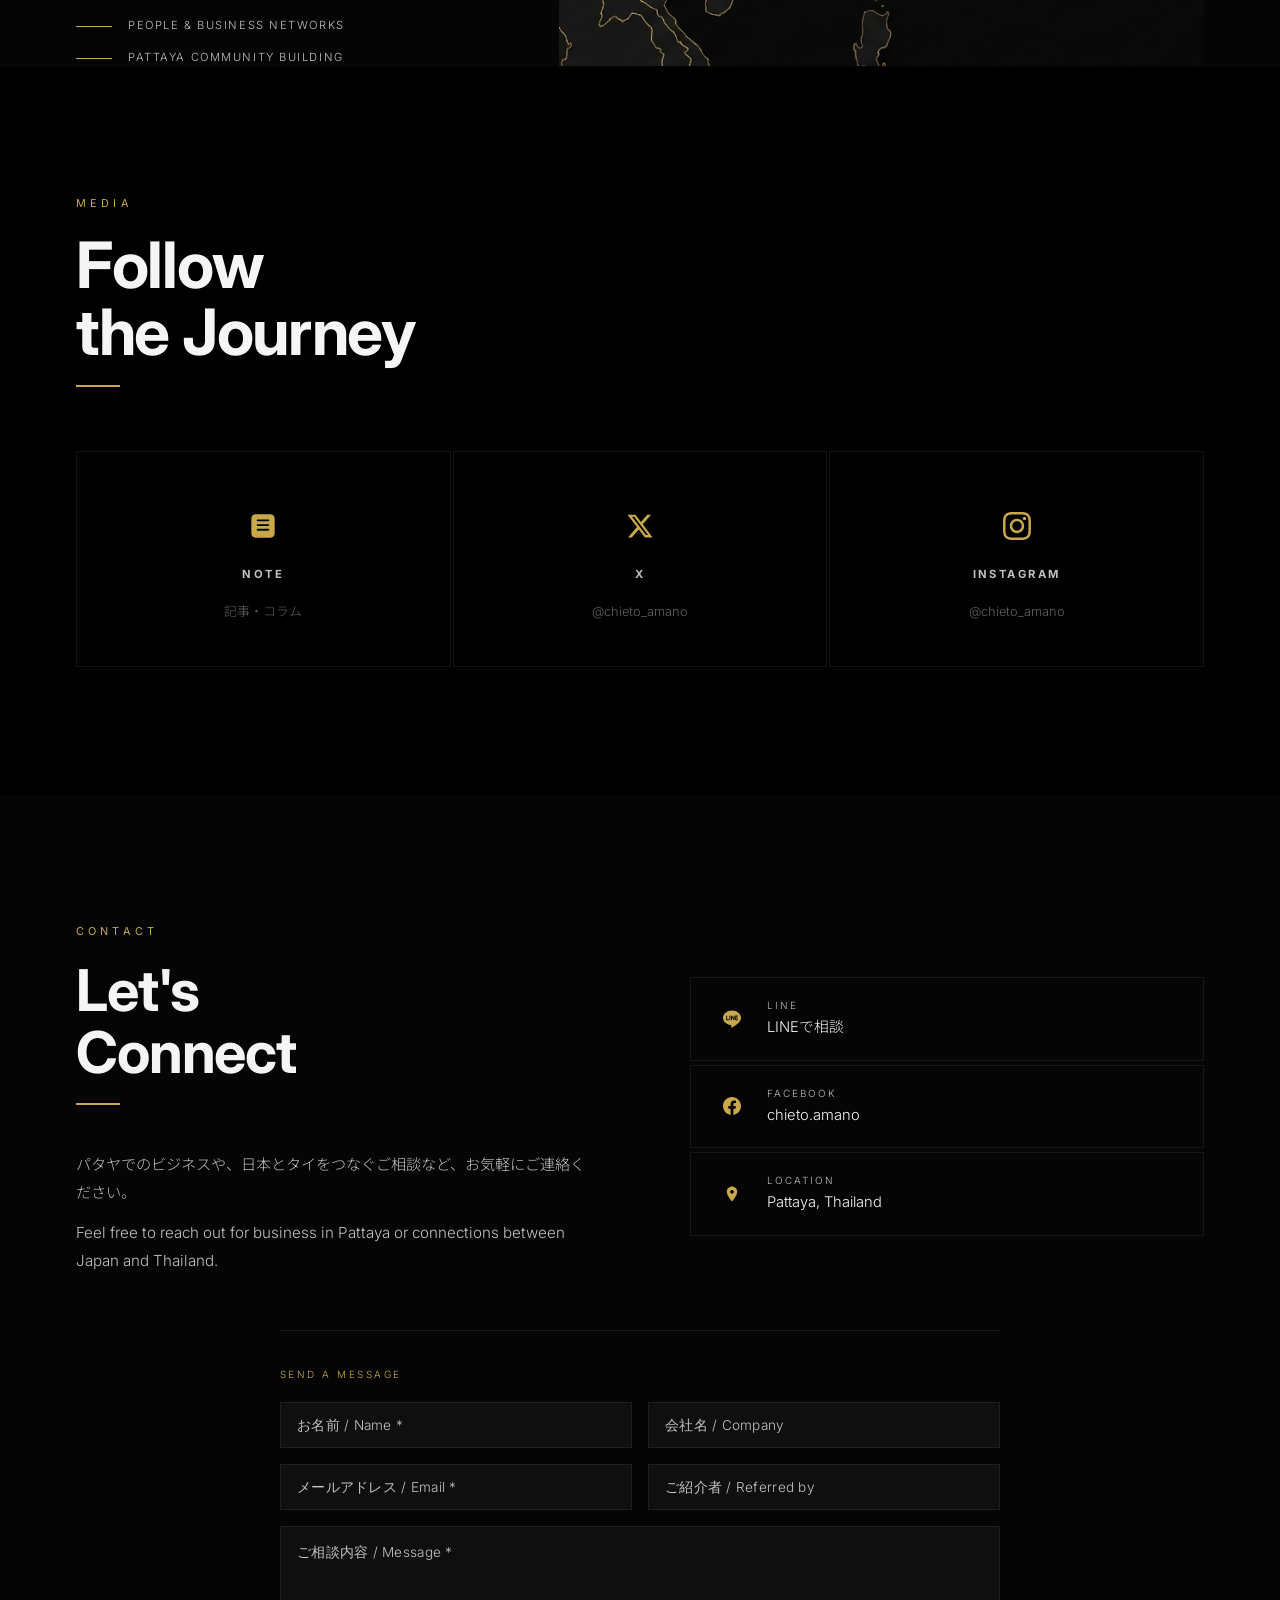
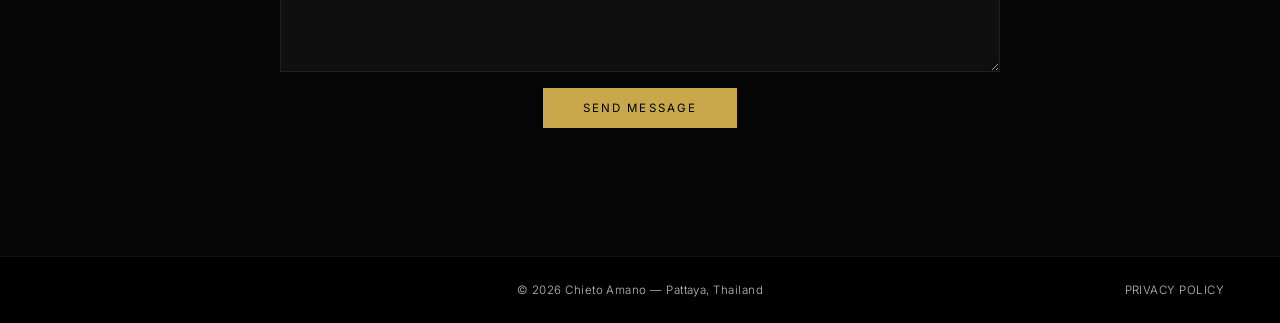
==== commit 37046dab: "Add files via upload" ====
--- a/index.html
+++ b/index.html
@@ -79,7 +79,7 @@
         "sameAs": [
           "https://note.com/chieto_amano",
           "https://x.com/chieto_amano",
-          "https://www.instagram.com/chieto_jp/",
+          "https://www.instagram.com/chieto_amano/",
           "https://facebook.com/chieto.amano"
         ]
       },
@@ -541,7 +541,7 @@
           <span class="mcard-handle">@chieto_amano</span>
         </a>
 
-        <a href="https://www.instagram.com/chieto_jp/" target="_blank" rel="noopener noreferrer me" class="mcard">
+        <a href="https://www.instagram.com/chieto_amano/" target="_blank" rel="noopener noreferrer me" class="mcard">
           <div class="mcard-icon" aria-hidden="true">
             <svg viewBox="0 0 24 24" xmlns="http://www.w3.org/2000/svg">
               <path
@@ -549,7 +549,7 @@
             </svg>
           </div>
           <span class="mcard-name">Instagram</span>
-          <span class="mcard-handle">@chieto_jp</span>
+          <span class="mcard-handle">@chieto_amano</span>
         </a>
 
       </div>
--- a/style.css
+++ b/style.css
@@ -1483,3 +1483,106 @@
     gap: 20px;
   }
 }
+
+/* ═══════════════════════════ BRANDS ═══════════════════════════ */
+
+.brands-grid {
+  display: flex;
+  flex-wrap: wrap;
+  justify-content: center;
+  gap: 16px;
+  margin-top: 48px;
+}
+
+.brand-card {
+  width: calc((100% - 64px) / 5); /* 5 columns */
+  display: flex;
+  flex-direction: column;
+  border: 1px solid var(--border);
+  background: var(--surface);
+  text-decoration: none;
+  color: var(--text);
+  transition: border-color 0.3s ease, background 0.3s ease;
+  overflow: hidden;
+}
+
+.brand-card:hover {
+  border-color: var(--gold-border);
+  background: rgba(201, 168, 76, 0.04);
+  color: var(--text);
+}
+
+.brand-card-img {
+  width: 100%;
+  aspect-ratio: 4/3;
+  overflow: hidden;
+  flex-shrink: 0;
+}
+
+.brand-card-img img {
+  width: 100%;
+  height: 100%;
+  object-fit: cover;
+  display: block;
+  transition: transform 0.4s ease;
+}
+
+.brand-card:hover .brand-card-img img {
+  transform: scale(1.04);
+}
+
+.brand-card-info {
+  padding: 16px 18px 20px;
+  border-top: 1px solid var(--border);
+  flex-grow: 1;
+  display: flex;
+  flex-direction: column;
+  justify-content: flex-start;
+}
+
+.brand-card-name {
+  font-size: 0.82rem;
+  font-weight: 700;
+  letter-spacing: 0.04em;
+  margin-bottom: 4px;
+}
+
+.brand-card-label {
+  font-family: 'Noto Sans JP', sans-serif;
+  font-size: 0.72rem;
+  font-weight: 300;
+  color: var(--text-sub);
+}
+
+@media (max-width: 1100px) {
+  .brand-card {
+    width: calc((100% - 32px) / 3);
+  }
+}
+
+@media (max-width: 768px) {
+  .brands-grid {
+    gap: 12px;
+  }
+  .brand-card {
+    width: calc((100% - 12px) / 2);
+  }
+}
+
+@media (max-width: 480px) {
+  .brands-grid {
+    gap: 8px;
+  }
+  .brand-card {
+    width: calc((100% - 8px) / 2);
+  }
+}
+
+.brands-note {
+  margin-top: 24px;
+  font-family: 'Noto Sans JP', sans-serif;
+  font-size: 0.75rem;
+  font-weight: 300;
+  color: var(--text-sub);
+  opacity: 0.6;
+}
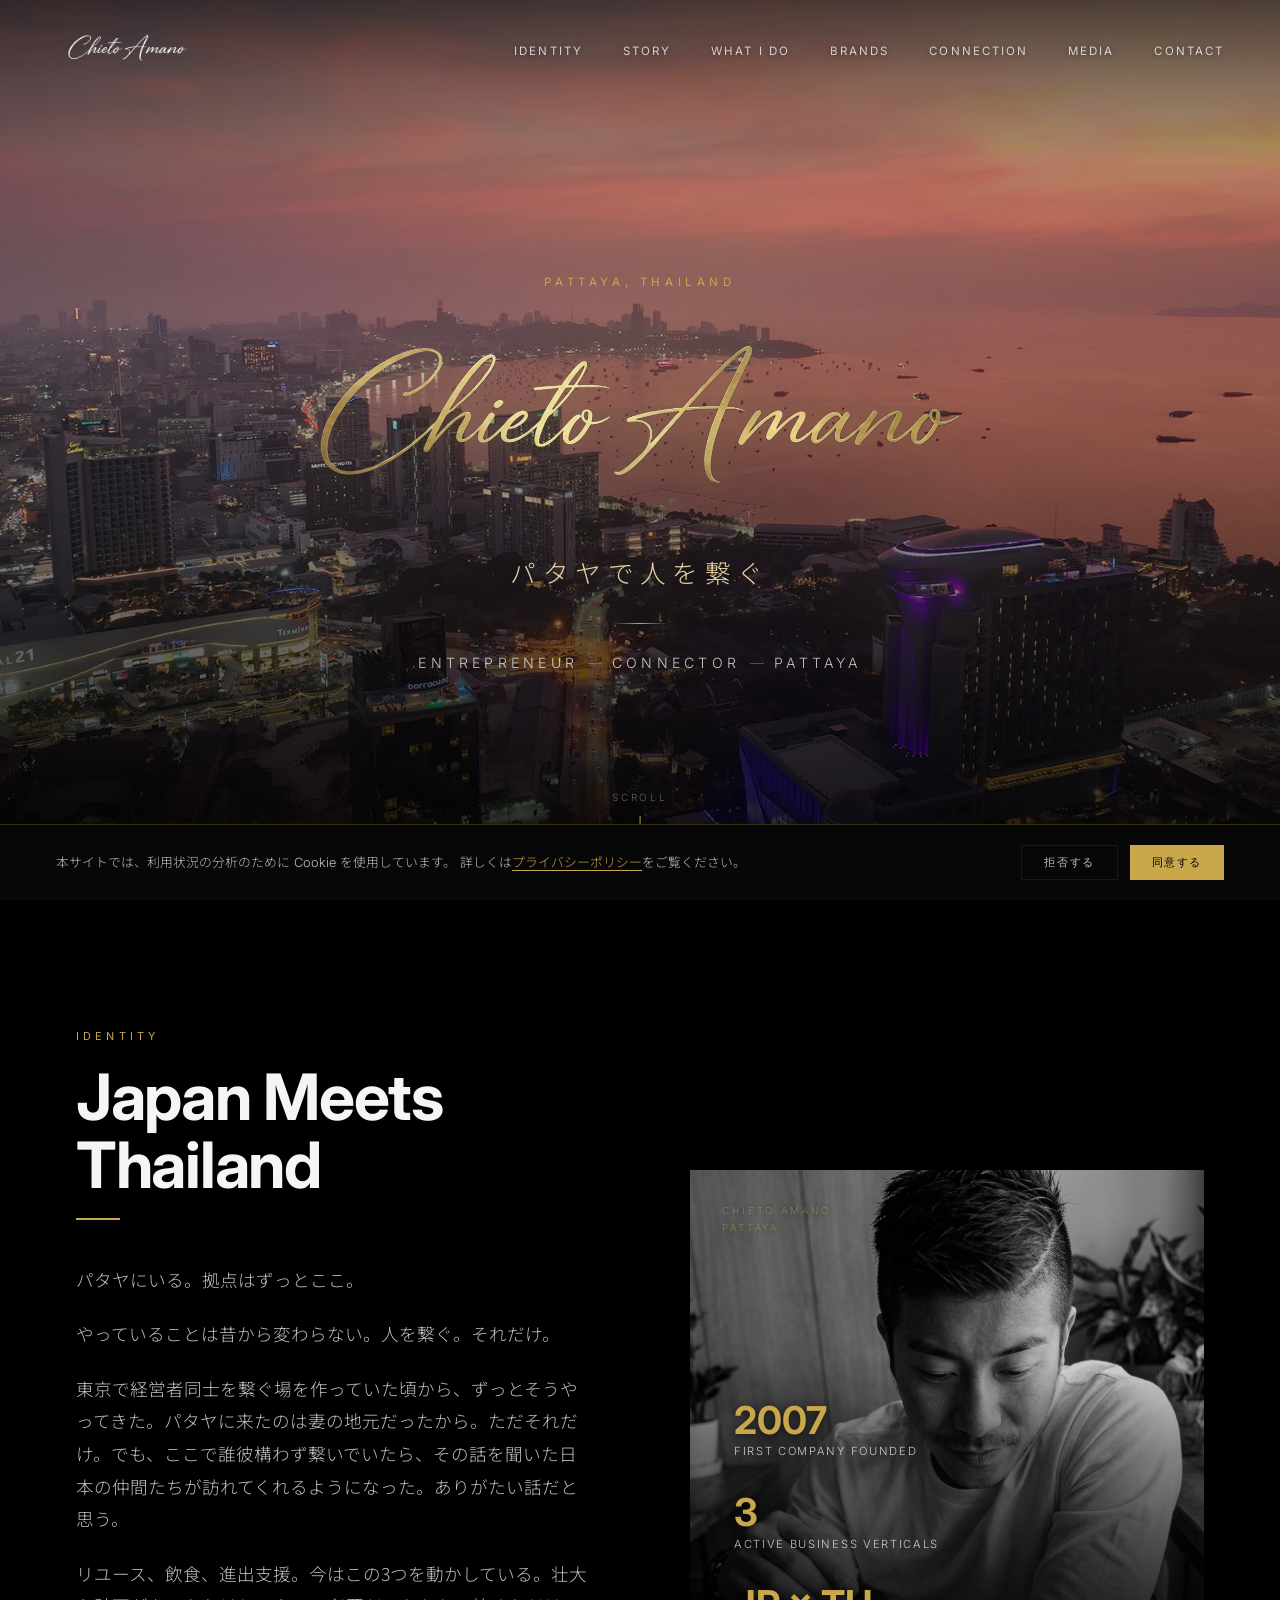
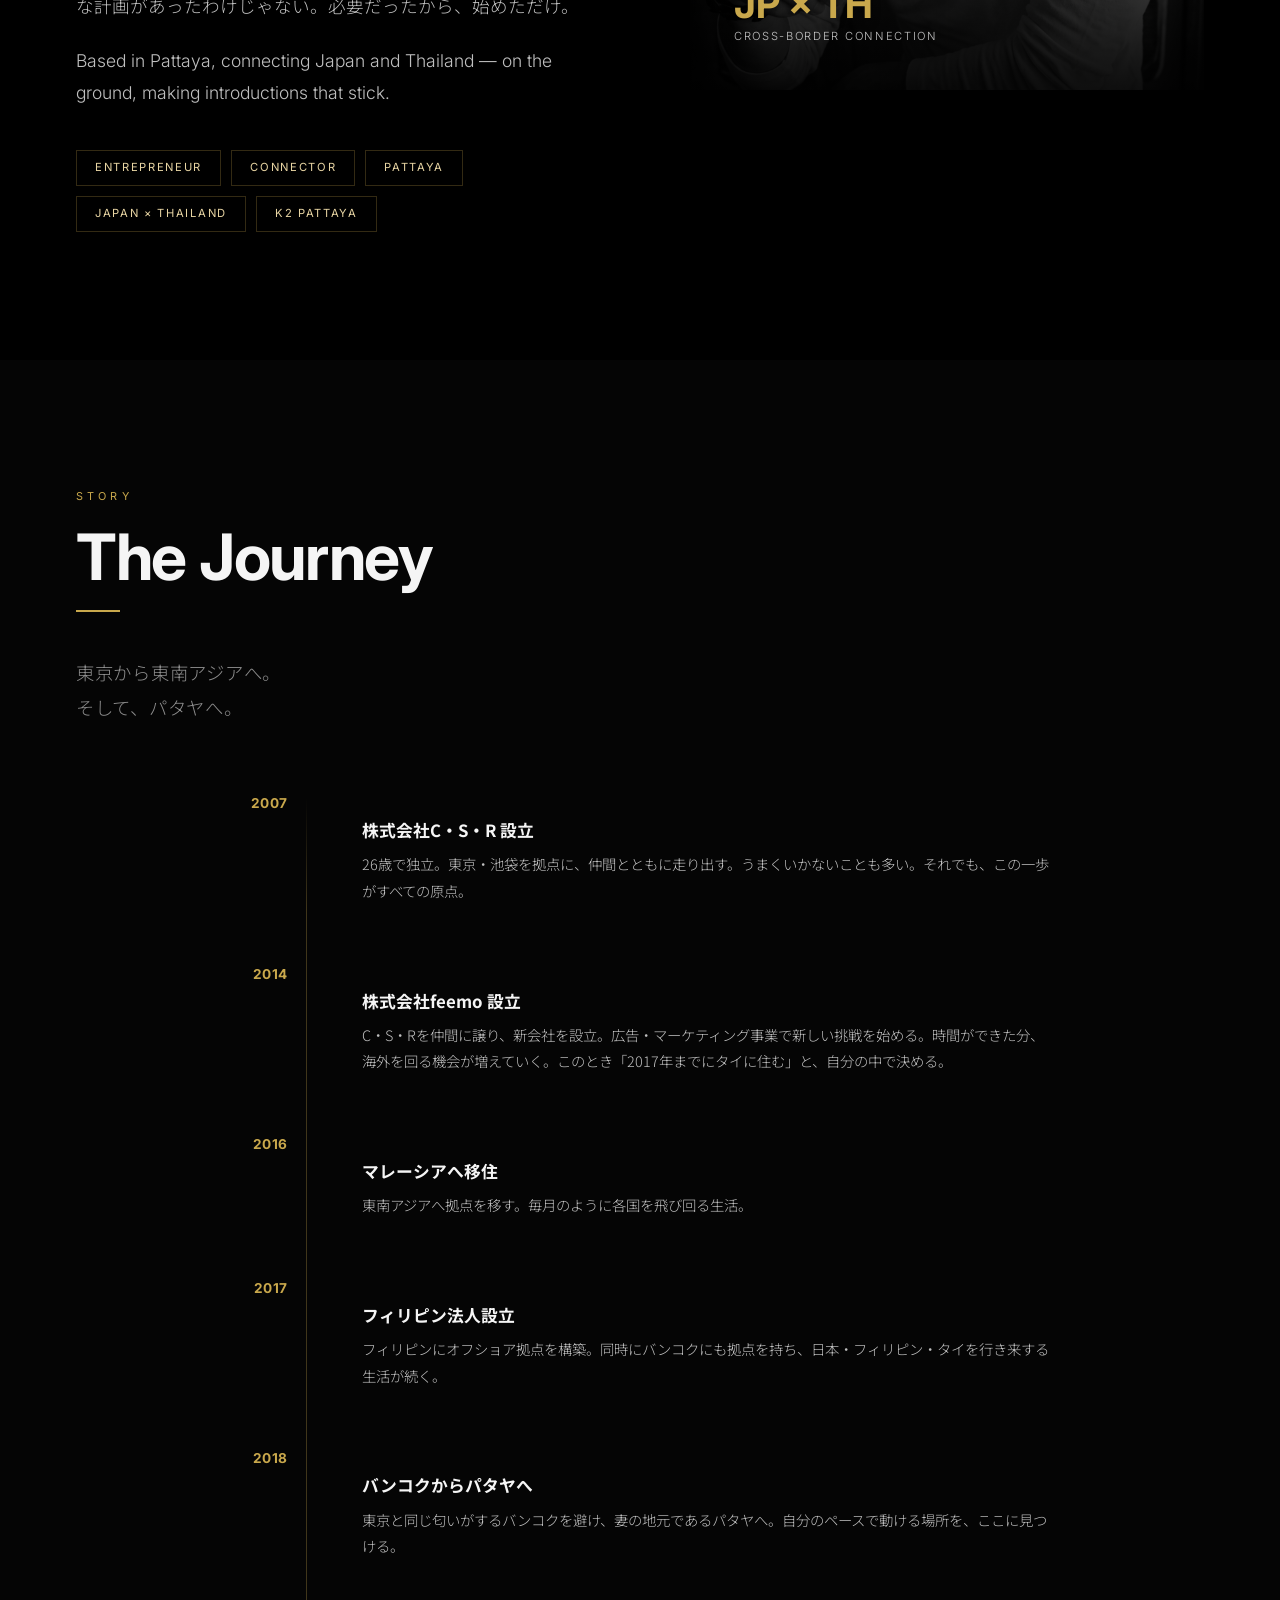
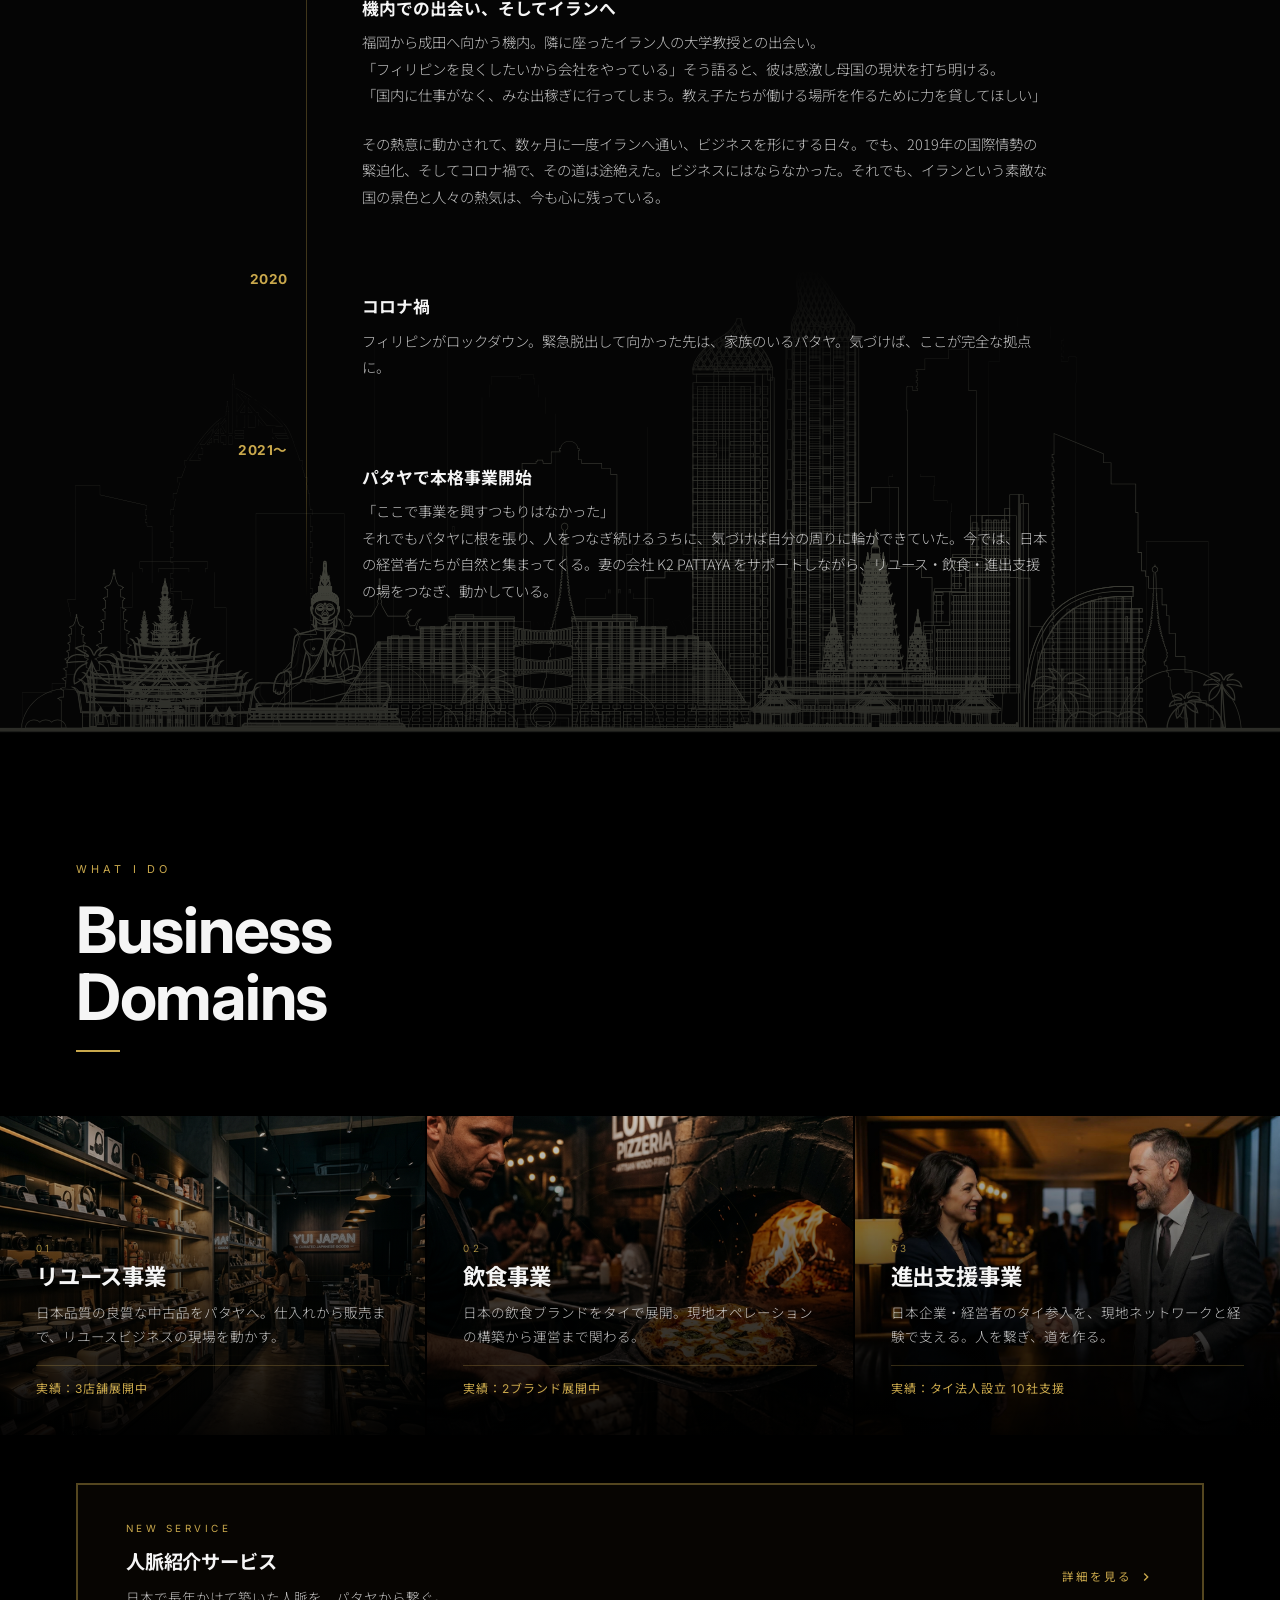
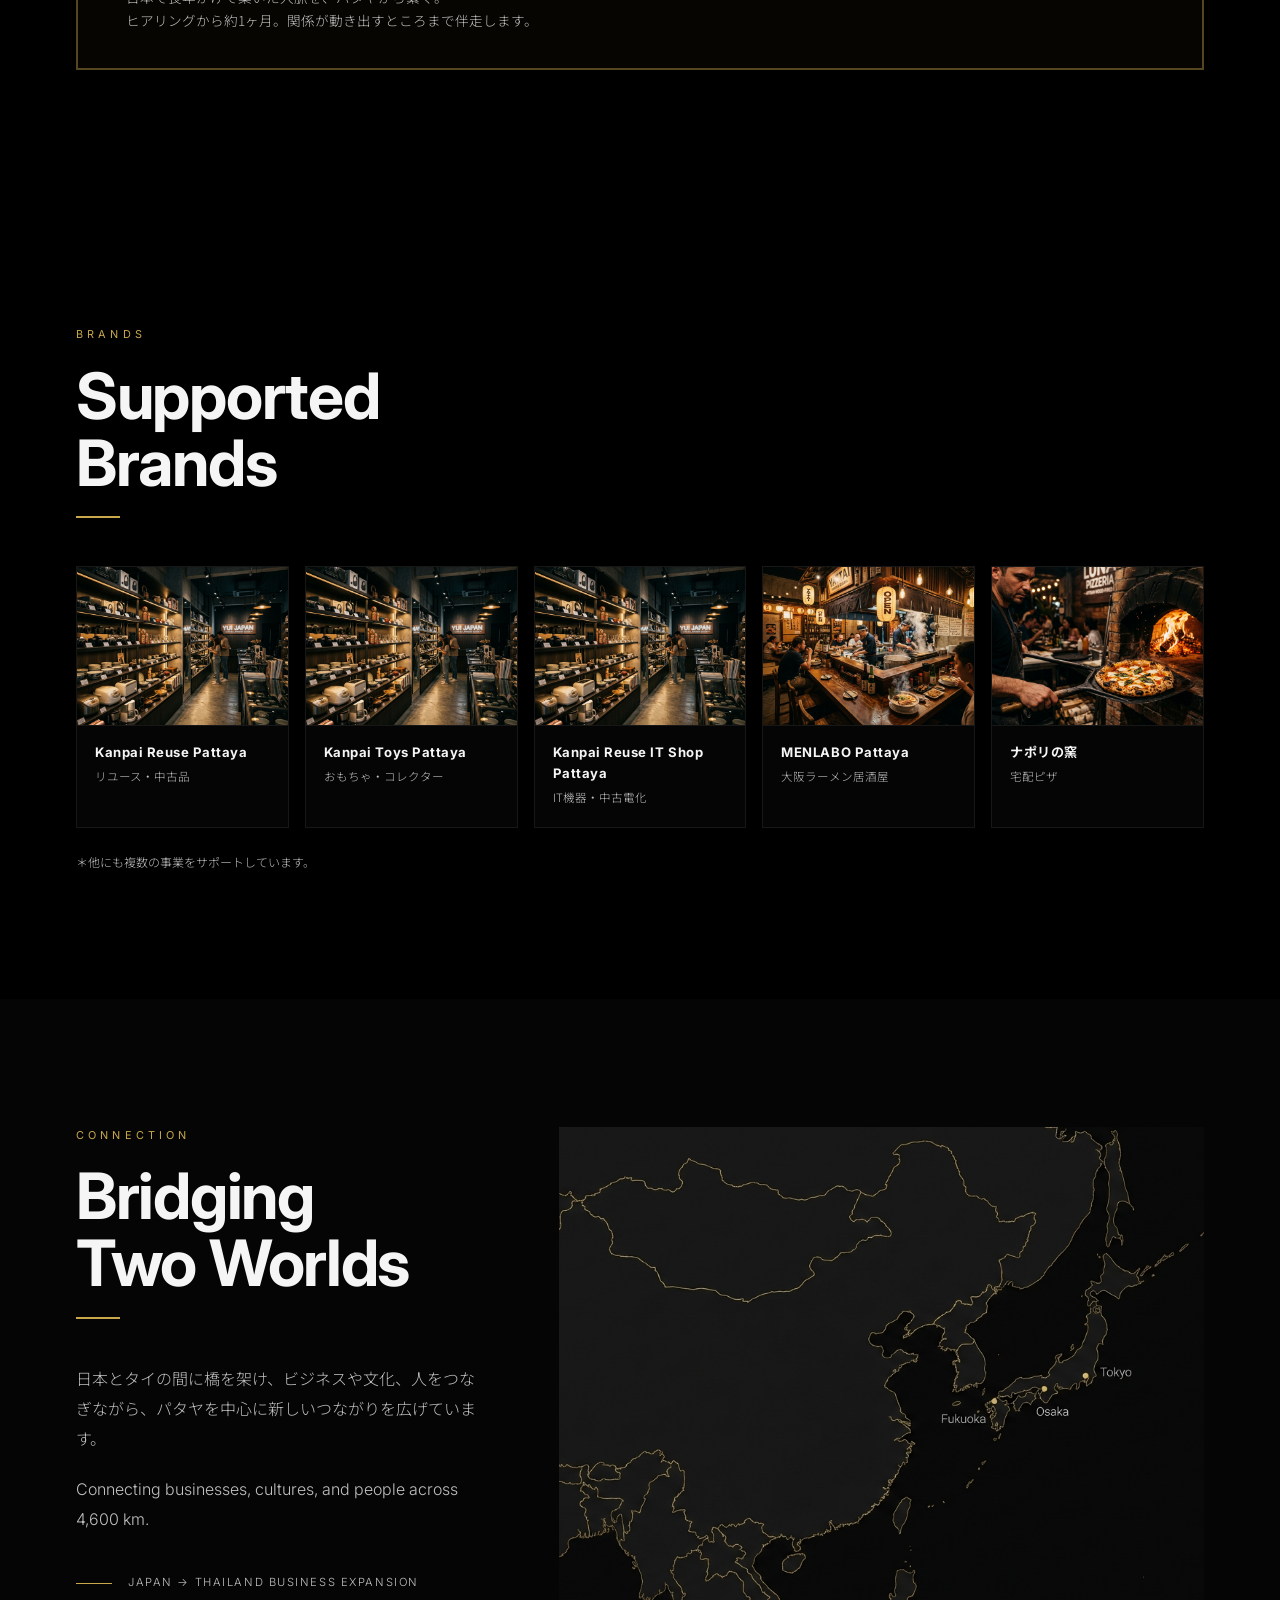
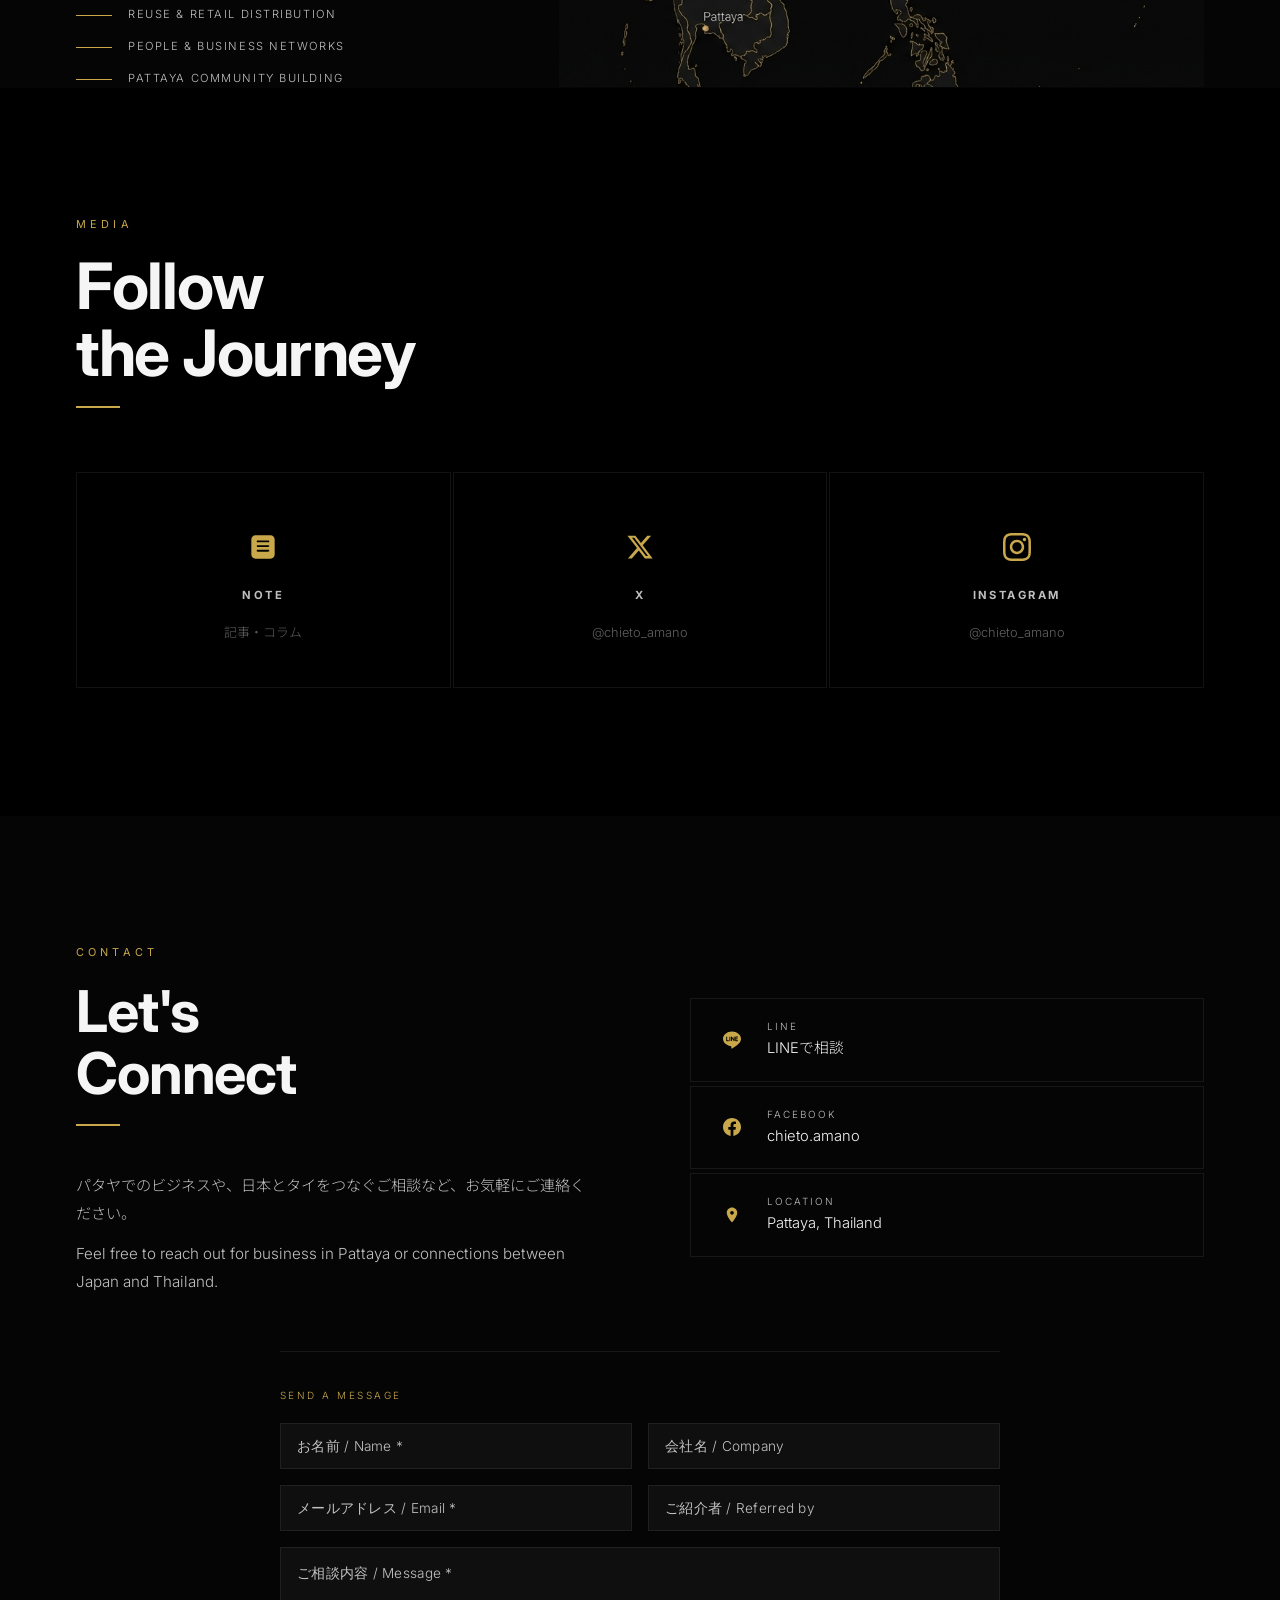
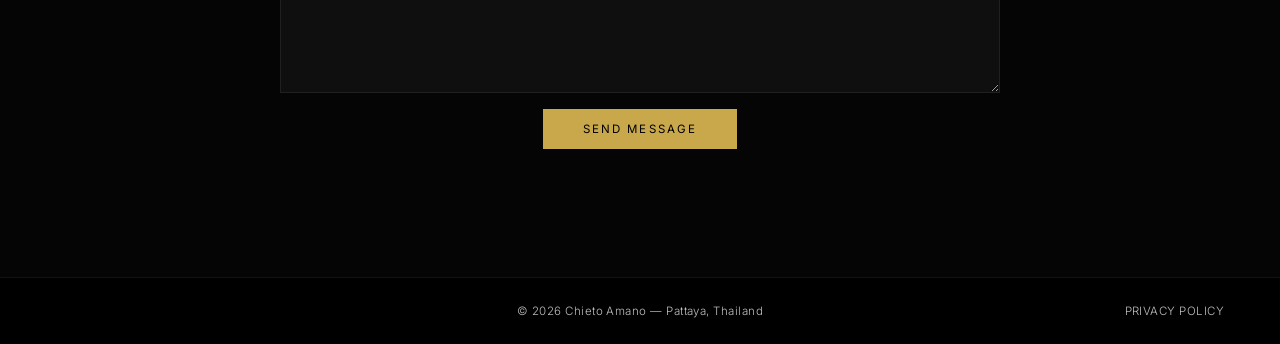
==== commit dfbd25a6: "Add files via upload" ====
--- a/index.html
+++ b/index.html
@@ -425,10 +425,10 @@
 
         <a href="https://web.facebook.com/kanpaitshop" class="brand-card" target="_blank" rel="noopener noreferrer">
           <div class="brand-card-img">
-            <img src="images/project-kanpai.png" alt="Kanpai IT Shop" loading="lazy">
+            <img src="images/project-kanpai.png" alt="Kanpai Reuse IT Shop Pattaya" loading="lazy">
           </div>
           <div class="brand-card-info">
-            <p class="brand-card-name">Kanpai IT Shop</p>
+            <p class="brand-card-name">Kanpai Reuse IT Shop Pattaya</p>
             <span class="brand-card-label">IT機器・中古電化</span>
           </div>
         </a>
@@ -439,7 +439,7 @@
           </div>
           <div class="brand-card-info">
             <p class="brand-card-name">MENLABO Pattaya</p>
-            <span class="brand-card-label">メンズサロン</span>
+            <span class="brand-card-label">大阪ラーメン居酒屋</span>
           </div>
         </a>
 
@@ -448,8 +448,8 @@
             <img src="images/project-napoli.png" alt="Napoli no Kama TH" loading="lazy">
           </div>
           <div class="brand-card-info">
-            <p class="brand-card-name">Napoli no Kama TH</p>
-            <span class="brand-card-label">イタリアンレストラン</span>
+            <p class="brand-card-name">ナポリの窯</p>
+            <span class="brand-card-label">宅配ピザ</span>
           </div>
         </a>
 
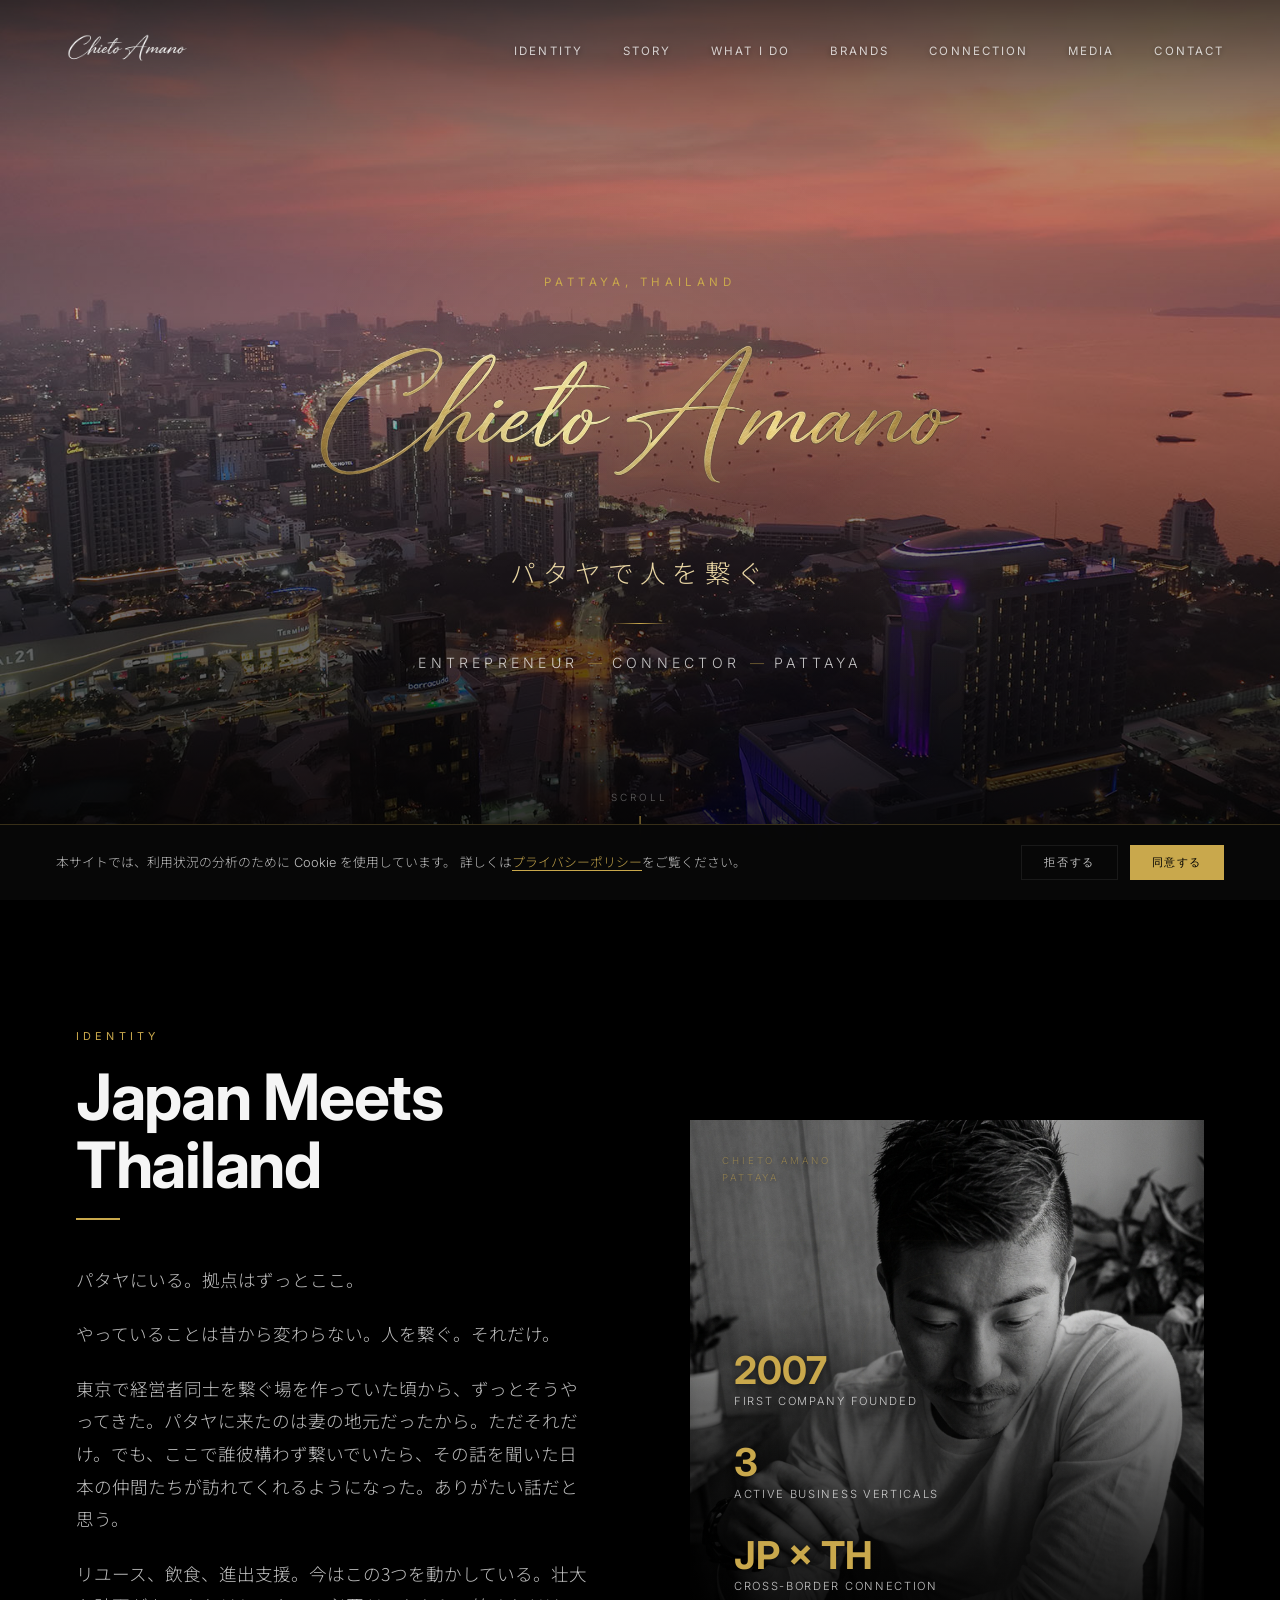
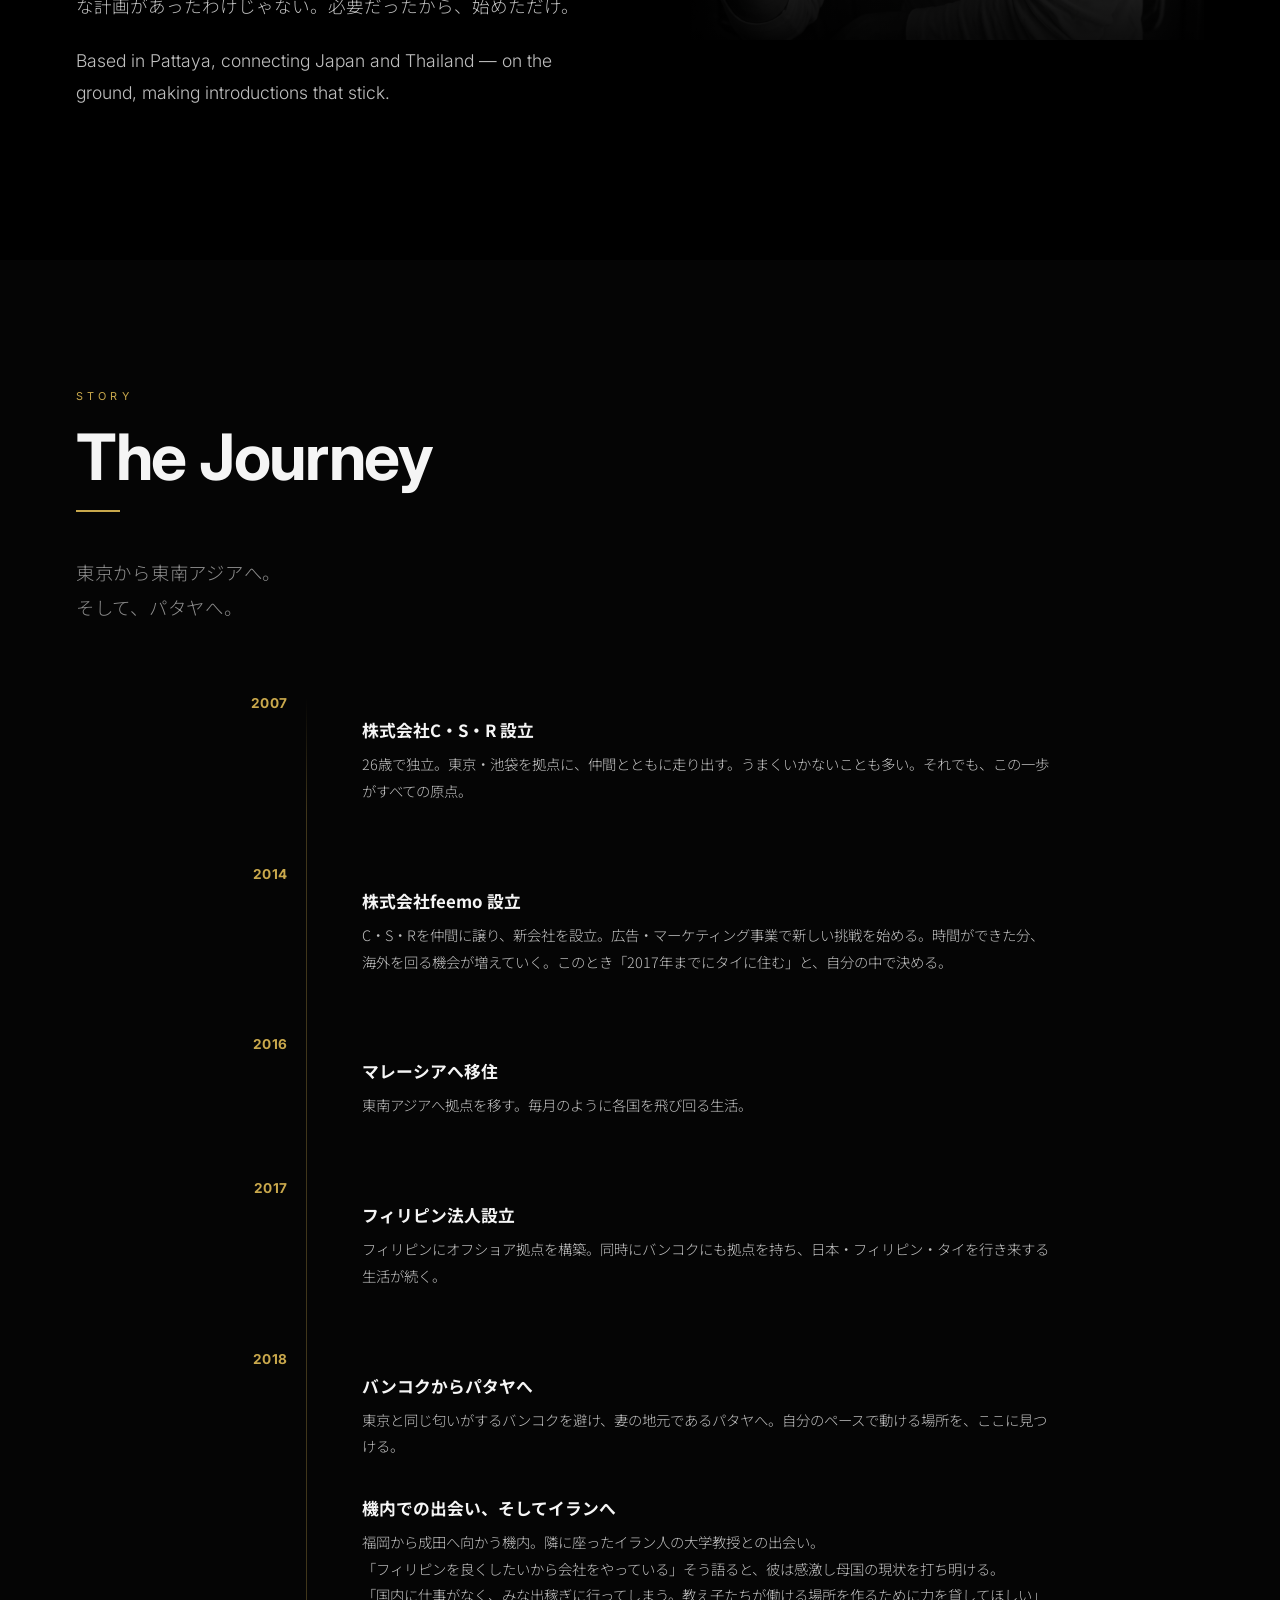
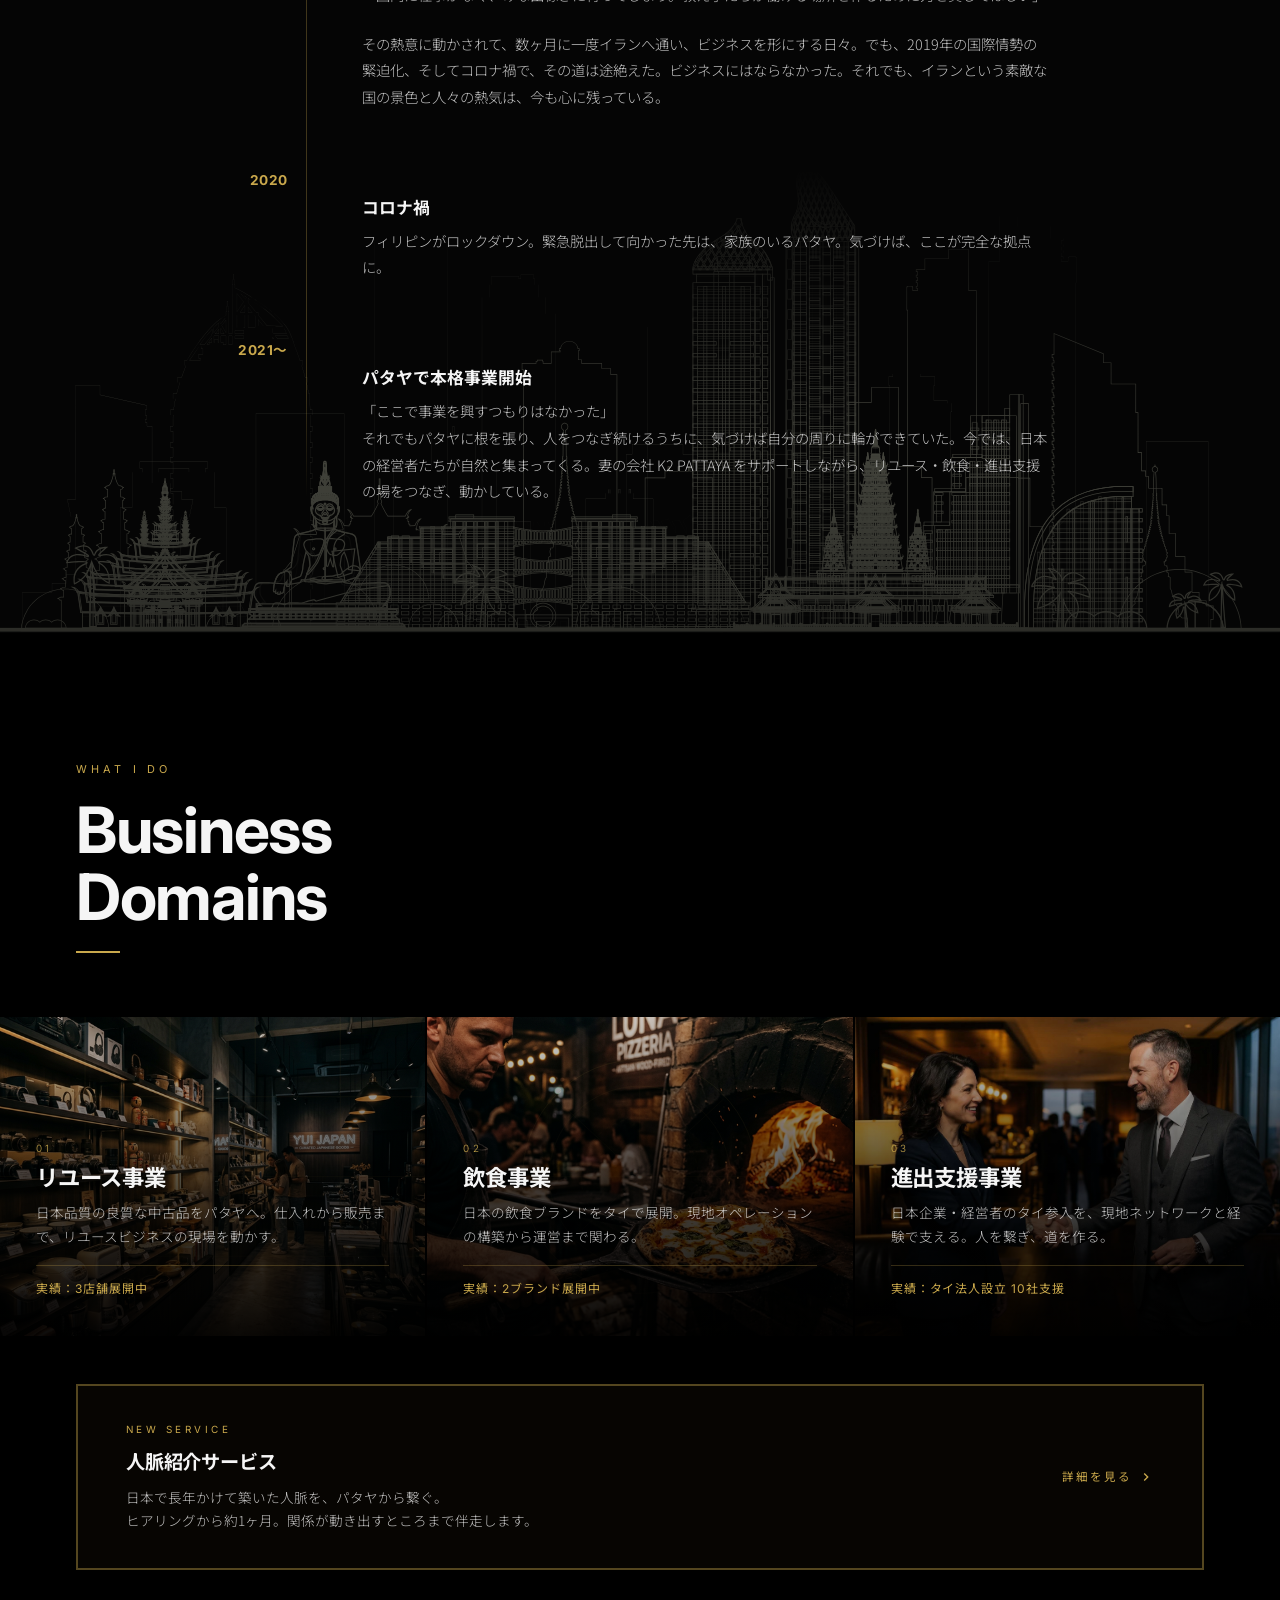
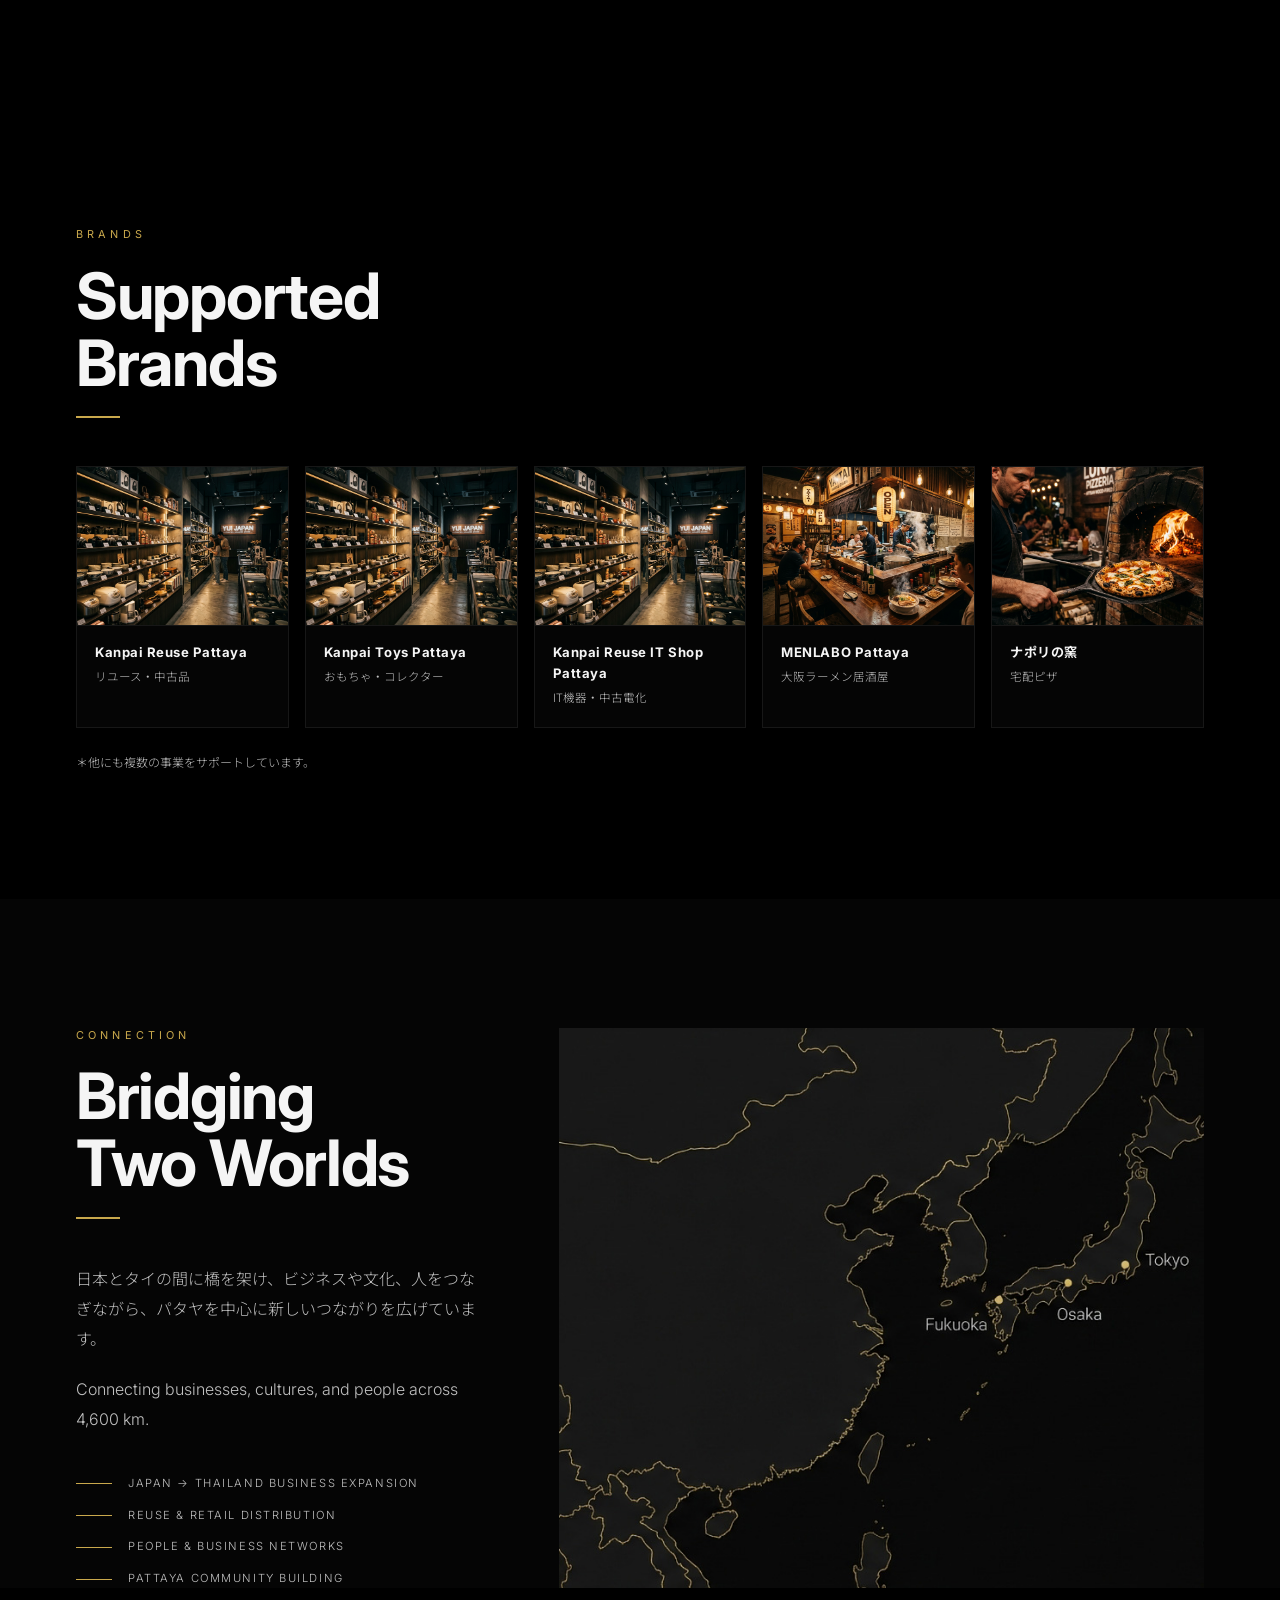
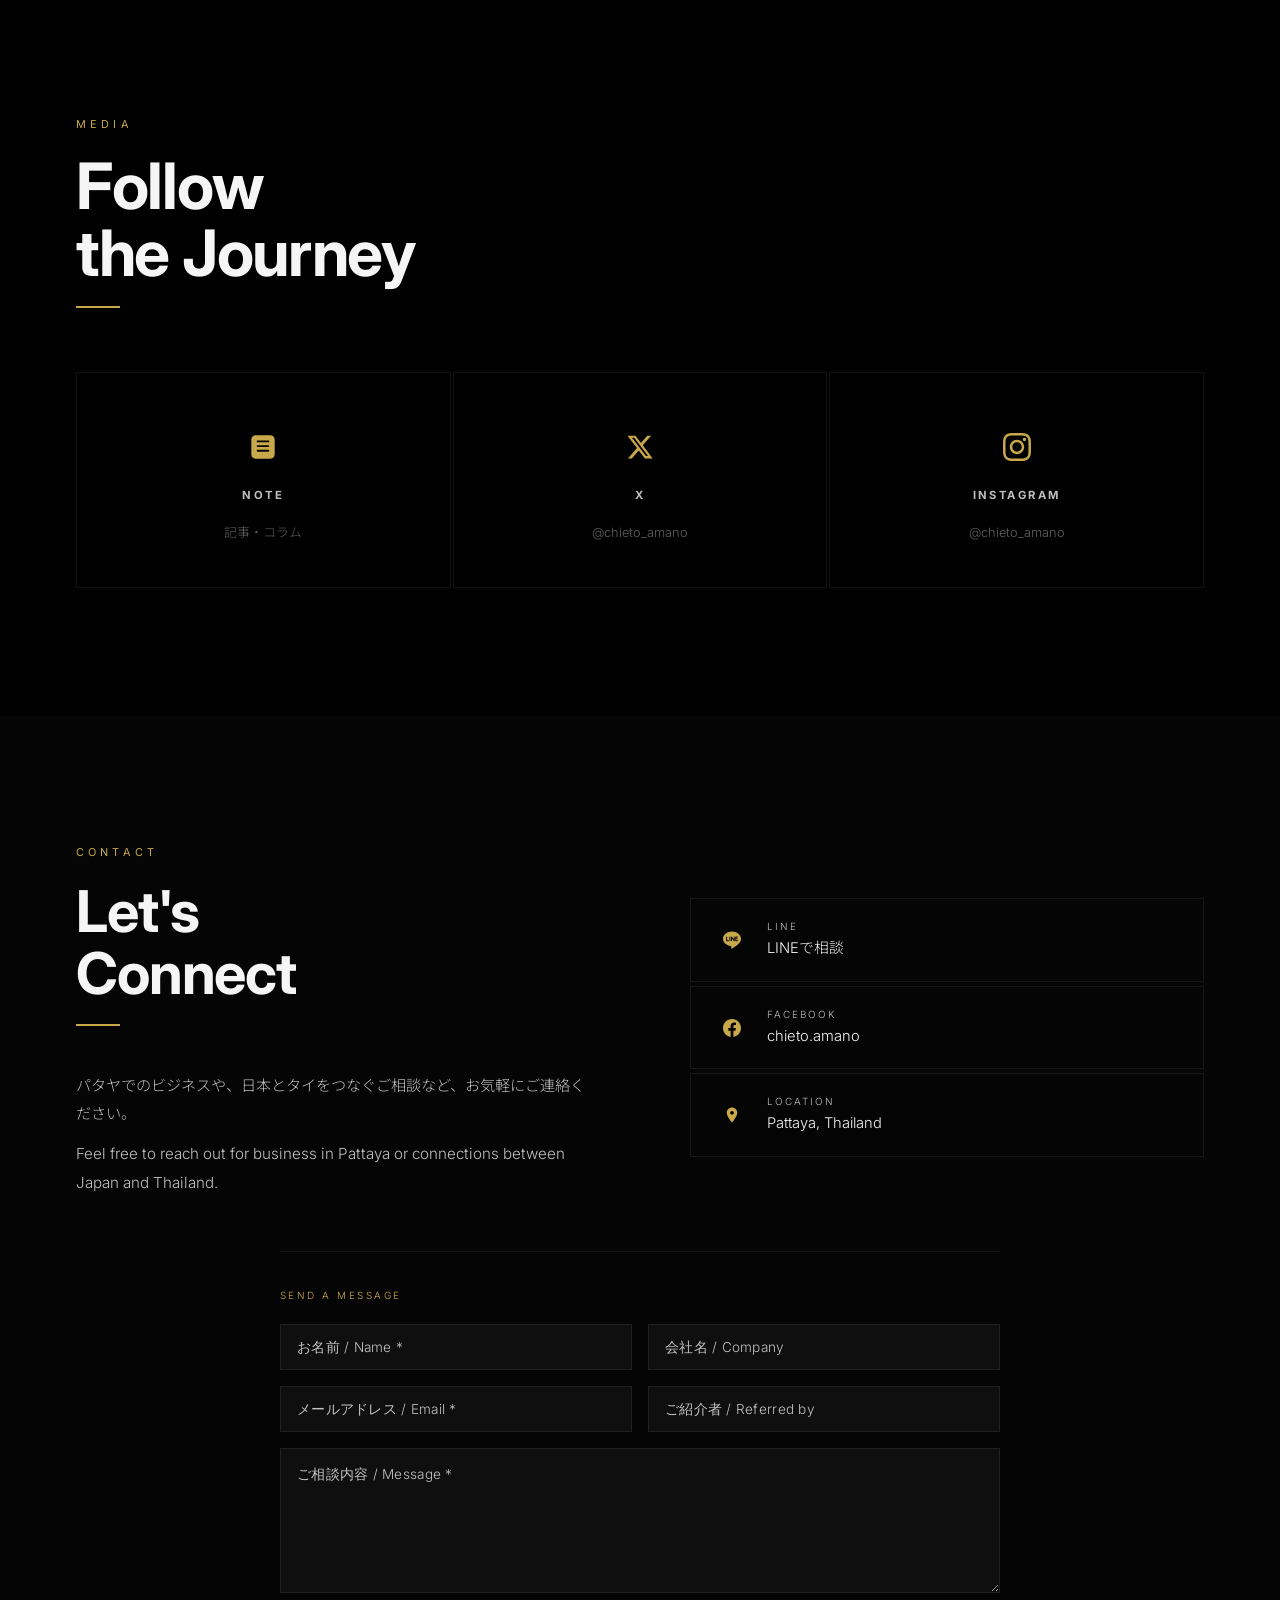
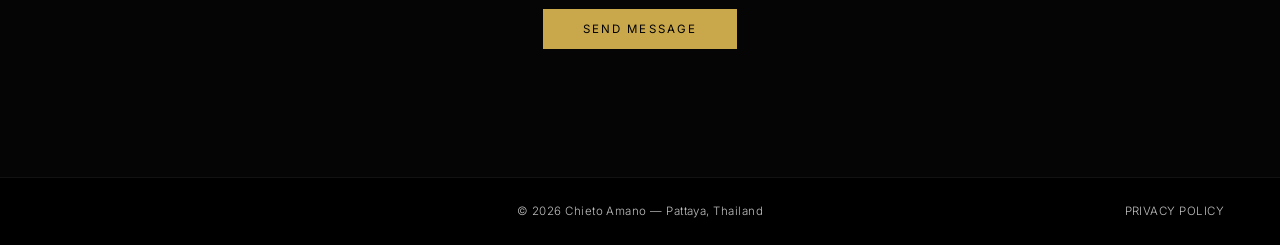
==== commit 9b4eb770: "Add files via upload" ====
--- a/index.html
+++ b/index.html
@@ -166,13 +166,13 @@
           <p class="identity-jp">東京で経営者同士を繋ぐ場を作っていた頃から、ずっとそうやってきた。パタヤに来たのは妻の地元だったから。ただそれだけ。でも、ここで誰彼構わず繋いでいたら、その話を聞いた日本の仲間たちが訪れてくれるようになった。ありがたい話だと思う。</p>
           <p class="identity-jp">リユース、飲食、進出支援。今はこの3つを動かしている。壮大な計画があったわけじゃない。必要だったから、始めただけ。</p>
           <p>Based in Pattaya, connecting Japan and Thailand — on the ground, making introductions that stick.</p>
-          <div class="tags">
+          <!-- <div class="tags">
             <span class="tag">Entrepreneur</span>
             <span class="tag">Connector</span>
             <span class="tag">Pattaya</span>
             <span class="tag">Japan × Thailand</span>
             <span class="tag">K2 Pattaya</span>
-          </div>
+          </div> -->
         </div>
 
         <div class="identity-visual fade-in" style="transition-delay:0.18s;">
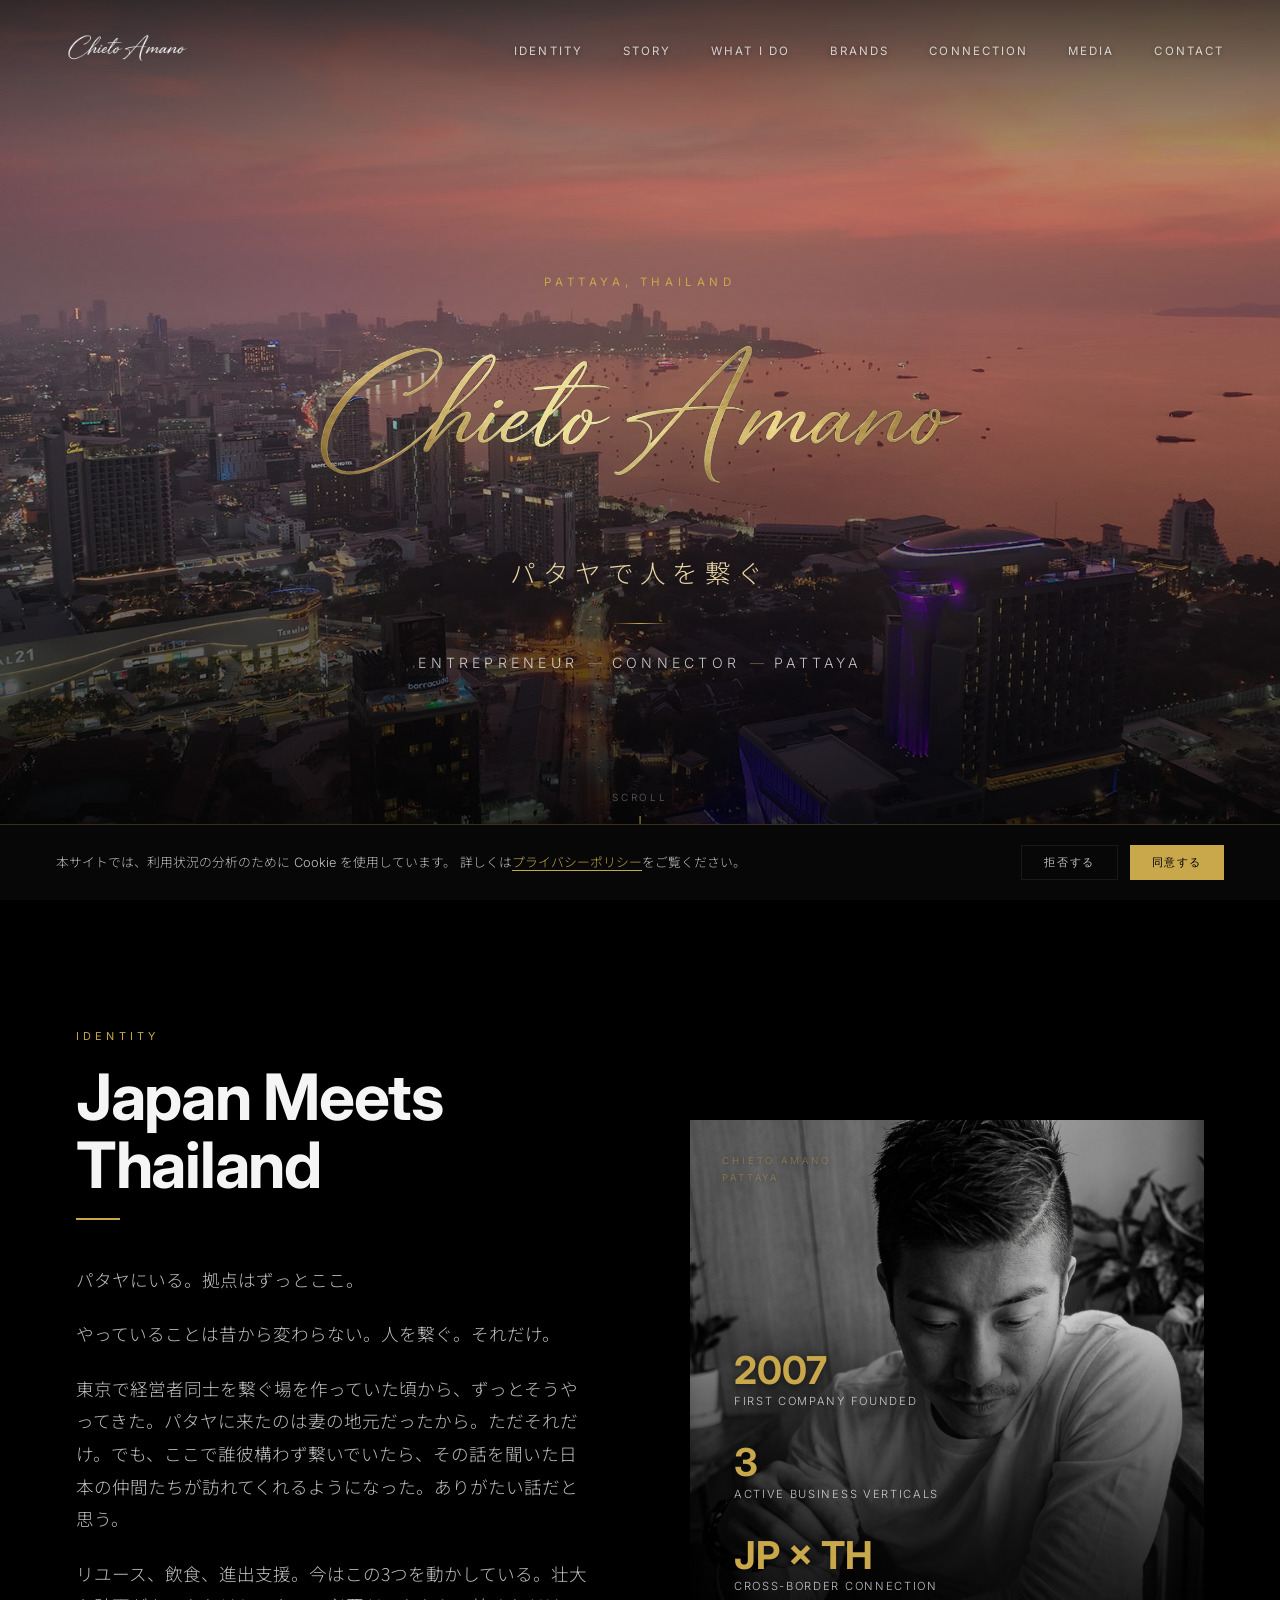
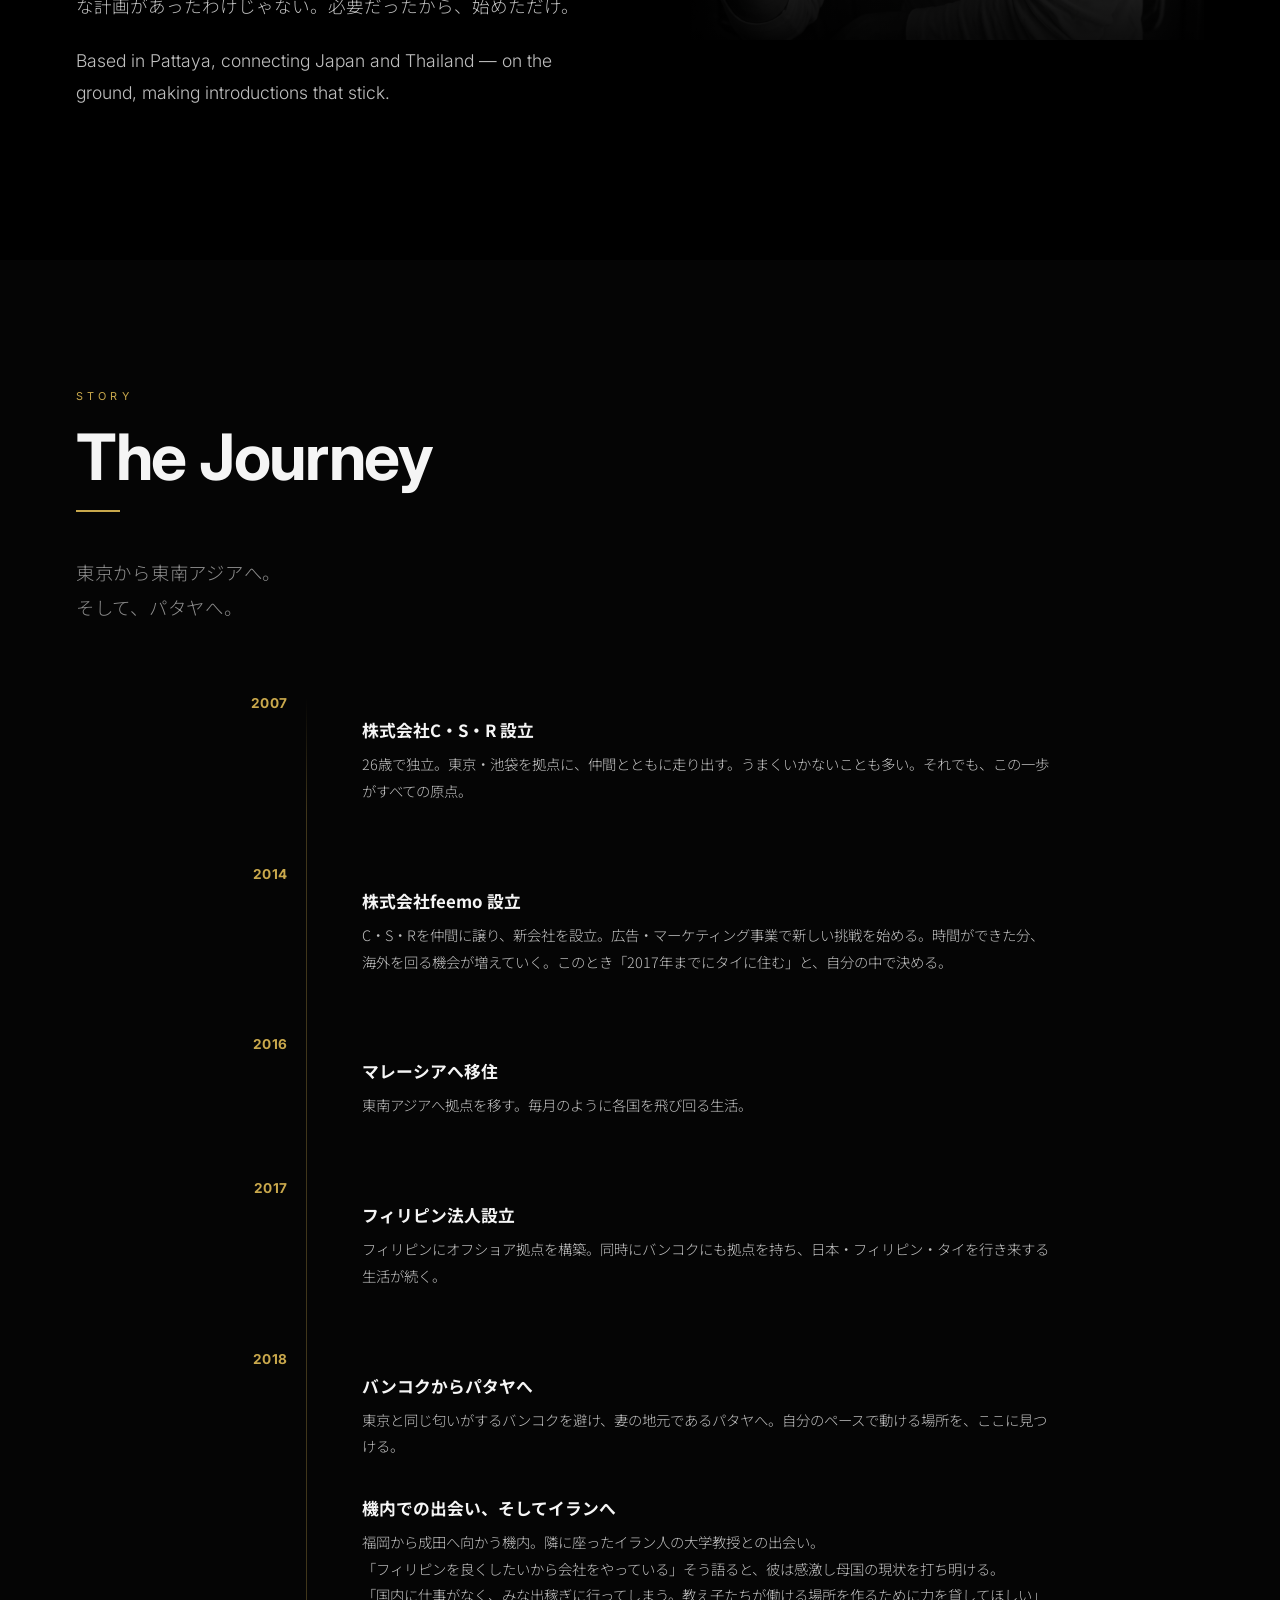
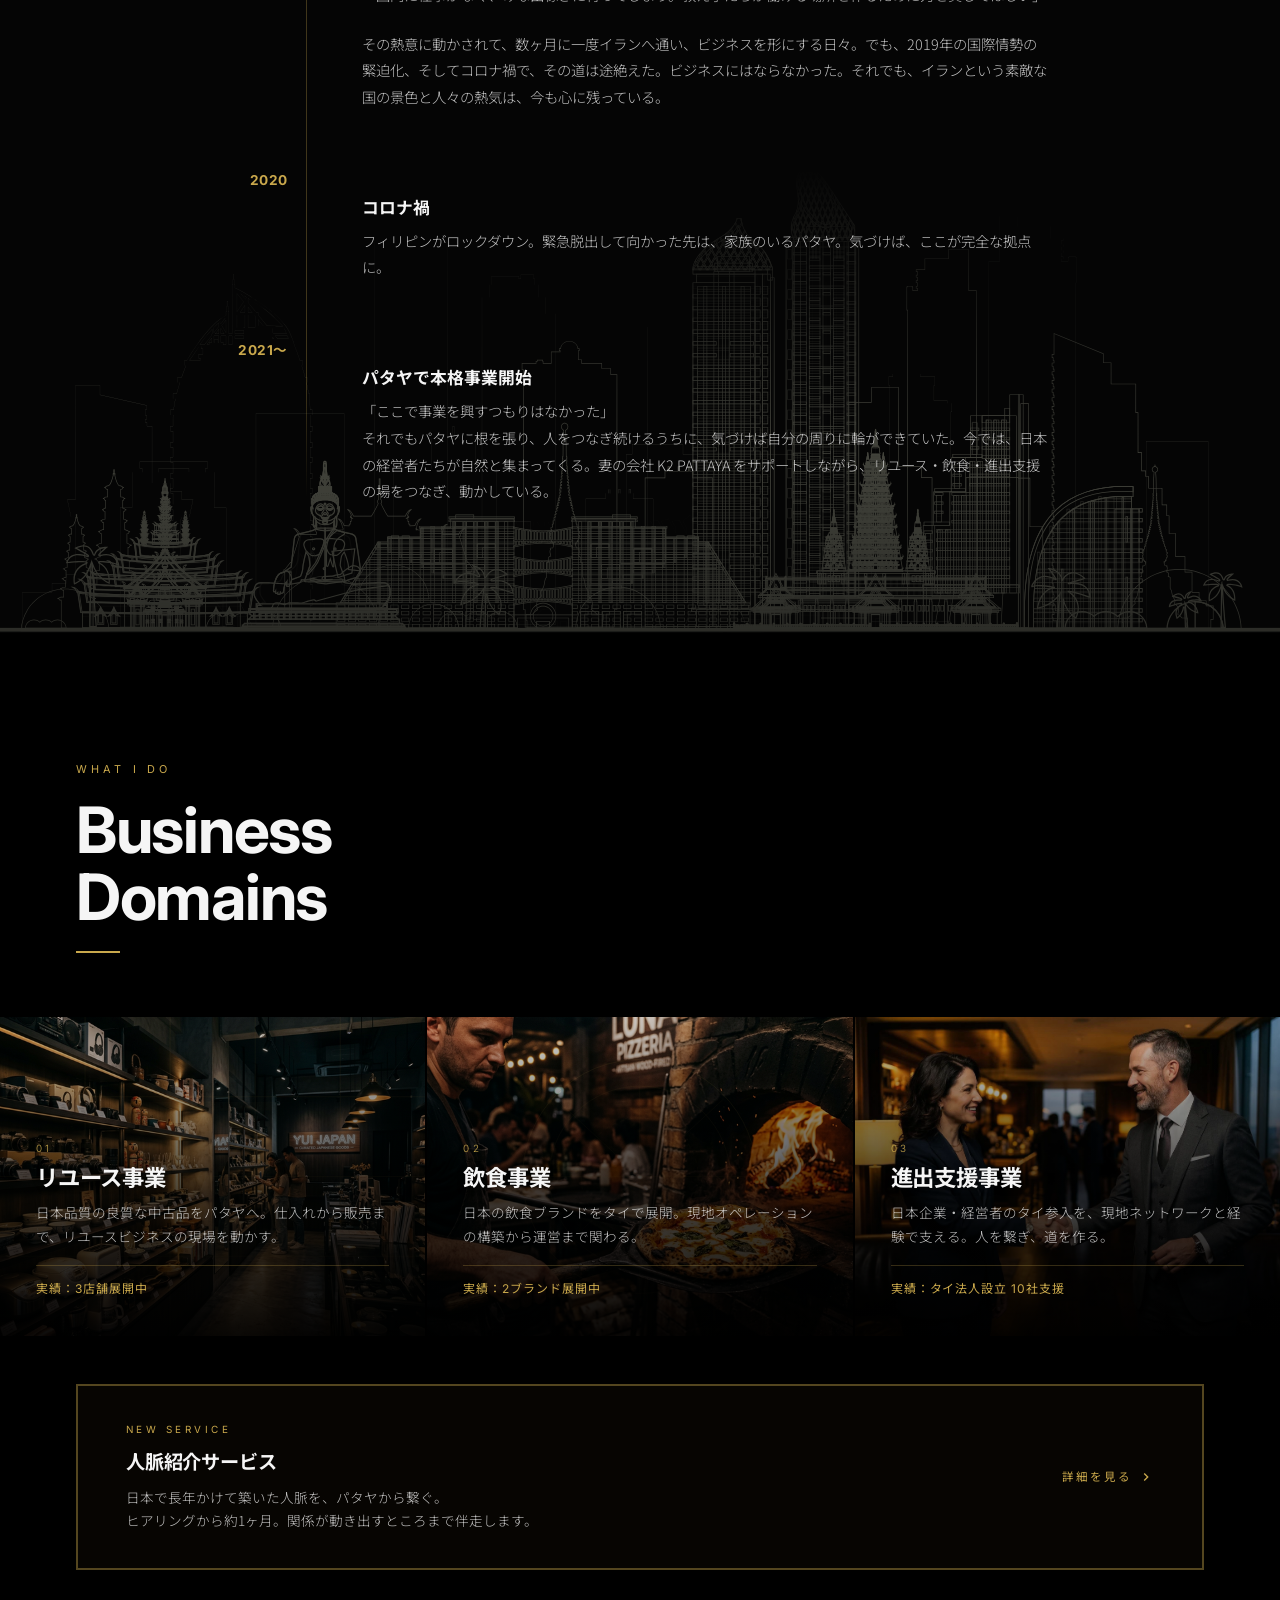
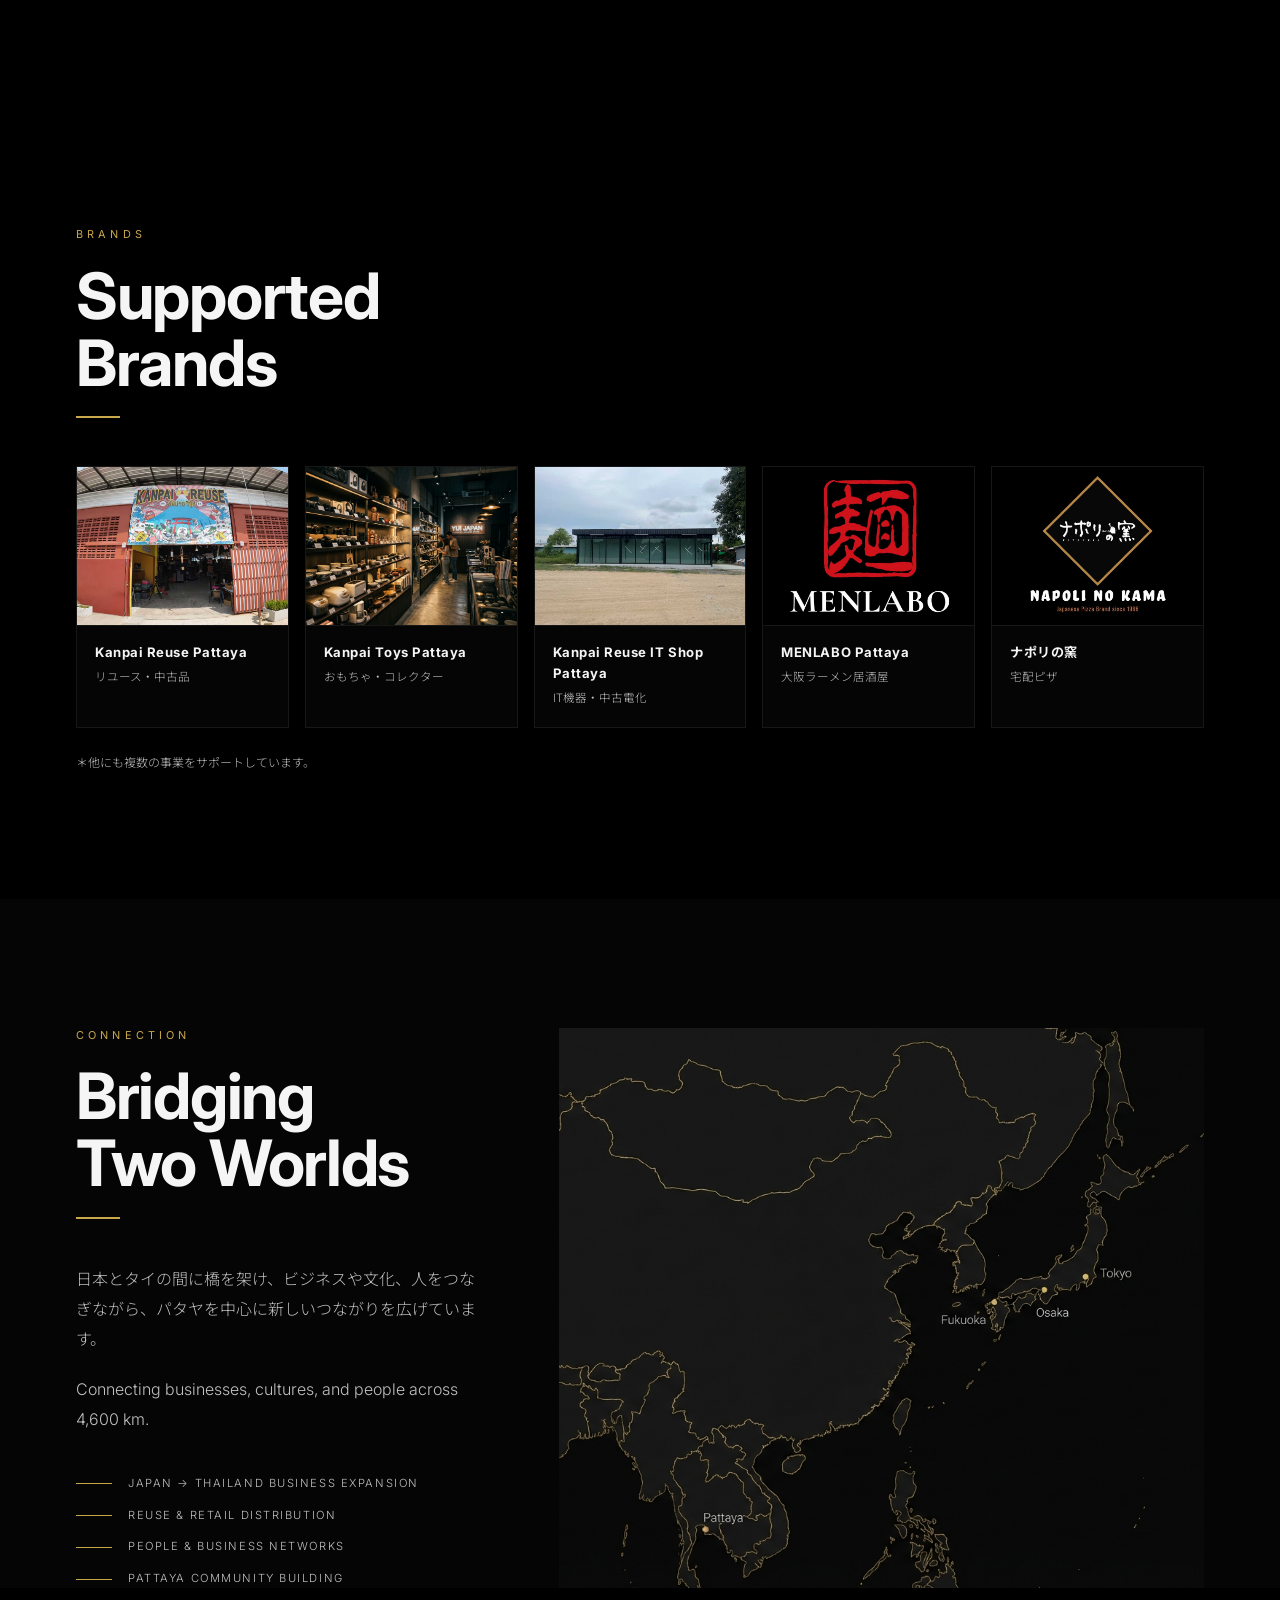
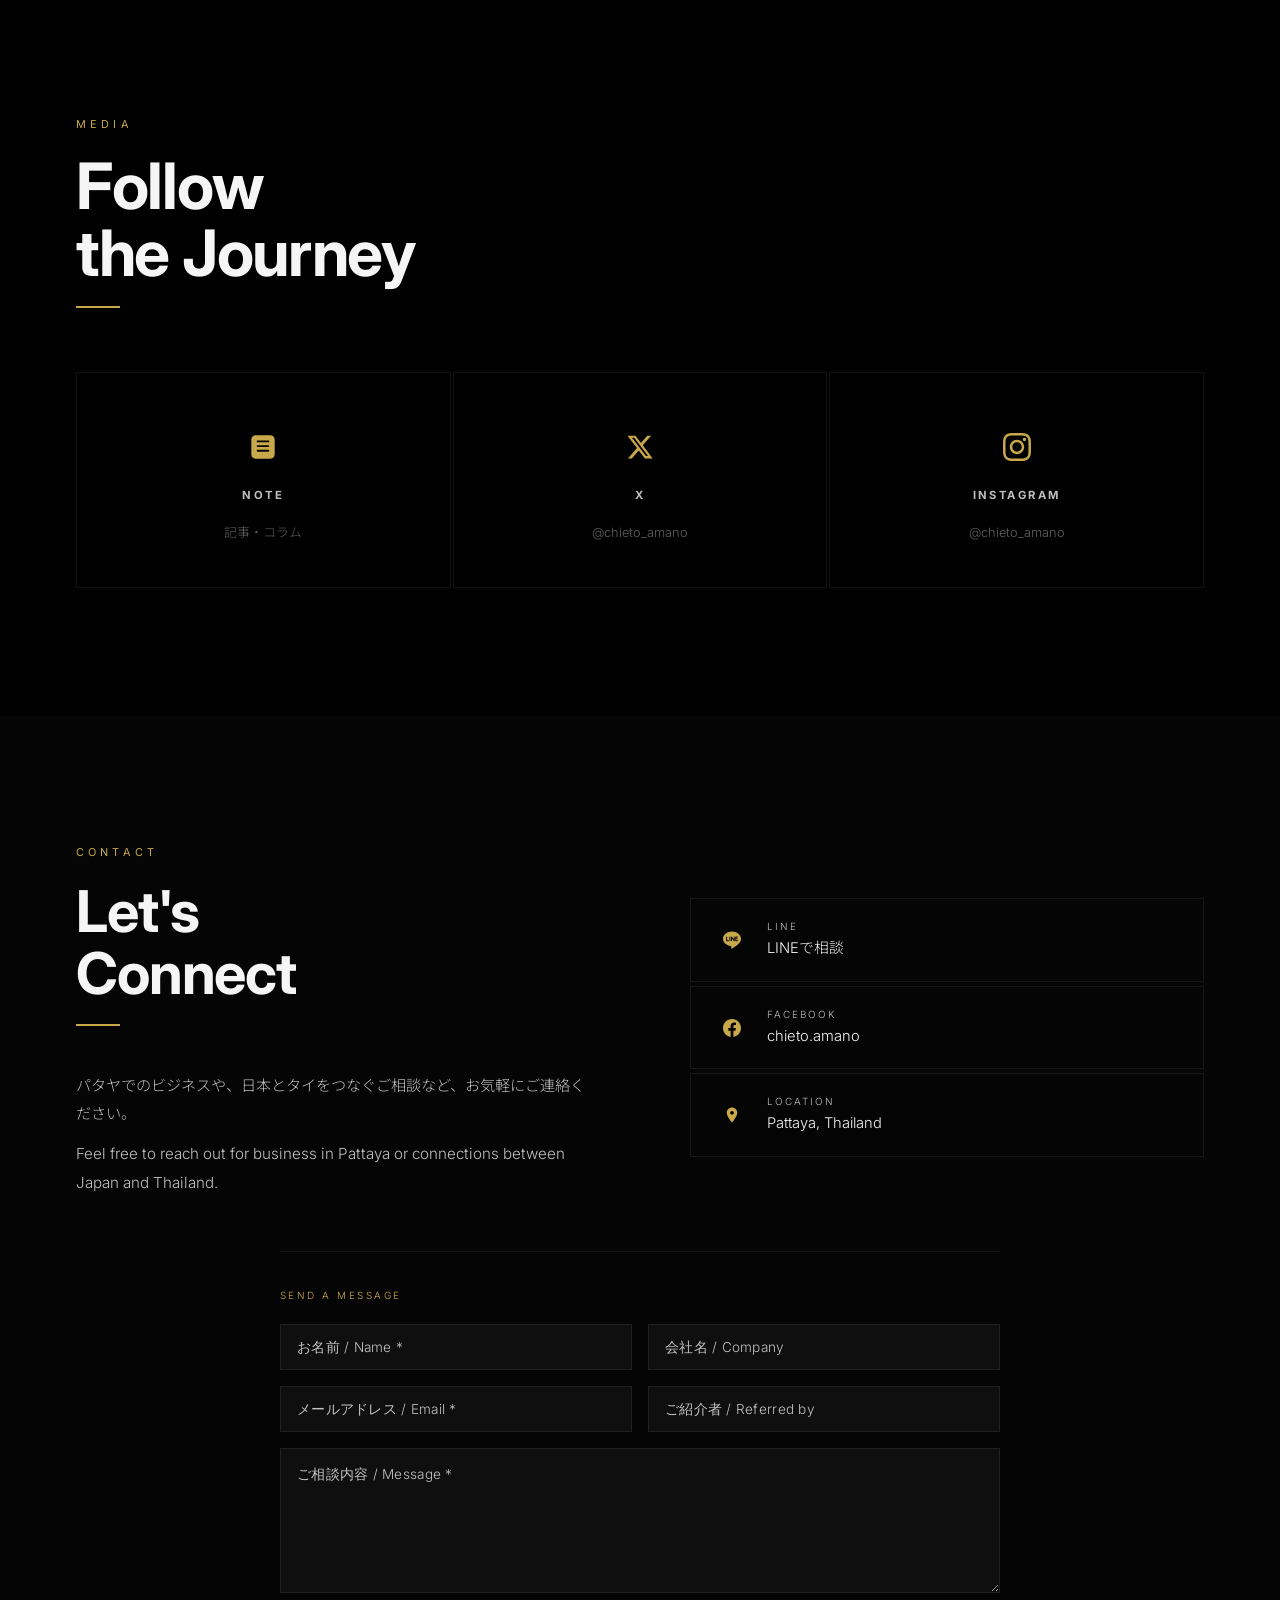
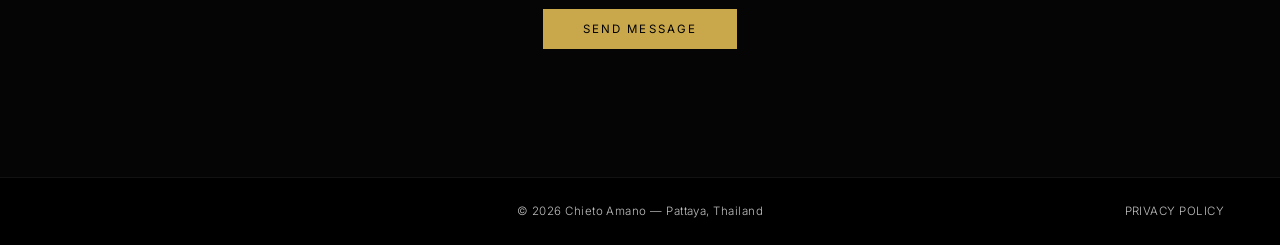
==== commit b6ac2ecb: "Add files via upload" ====
--- a/index.html
+++ b/index.html
@@ -405,7 +405,7 @@
 
         <a href="https://web.facebook.com/kanpaireuse.pattaya" class="brand-card" target="_blank" rel="noopener noreferrer">
           <div class="brand-card-img">
-            <img src="images/project-kanpai.png" alt="Kanpai Reuse Pattaya" loading="lazy">
+            <img src="images/project-kanpai-reuse.jpg" alt="Kanpai Reuse Pattaya" loading="lazy">
           </div>
           <div class="brand-card-info">
             <p class="brand-card-name">Kanpai Reuse Pattaya</p>
@@ -425,7 +425,7 @@
 
         <a href="https://web.facebook.com/kanpaitshop" class="brand-card" target="_blank" rel="noopener noreferrer">
           <div class="brand-card-img">
-            <img src="images/project-kanpai.png" alt="Kanpai Reuse IT Shop Pattaya" loading="lazy">
+            <img src="images/project-kanpai-it.jpg" alt="Kanpai Reuse IT Shop Pattaya" loading="lazy">
           </div>
           <div class="brand-card-info">
             <p class="brand-card-name">Kanpai Reuse IT Shop Pattaya</p>
@@ -435,7 +435,7 @@
 
         <a href="https://web.facebook.com/menlabo.pattaya" class="brand-card" target="_blank" rel="noopener noreferrer">
           <div class="brand-card-img">
-            <img src="images/project-menlabo.png" alt="MENLABO Pattaya" loading="lazy">
+            <img src="images/project-menlabo.jpg" alt="MENLABO Pattaya" loading="lazy">
           </div>
           <div class="brand-card-info">
             <p class="brand-card-name">MENLABO Pattaya</p>
@@ -445,7 +445,7 @@
 
         <a href="https://web.facebook.com/napolinokamathailand" class="brand-card" target="_blank" rel="noopener noreferrer">
           <div class="brand-card-img">
-            <img src="images/project-napoli.png" alt="Napoli no Kama TH" loading="lazy">
+            <img src="images/project-napoli.jpg" alt="Napoli no Kama TH" loading="lazy">
           </div>
           <div class="brand-card-info">
             <p class="brand-card-name">ナポリの窯</p>
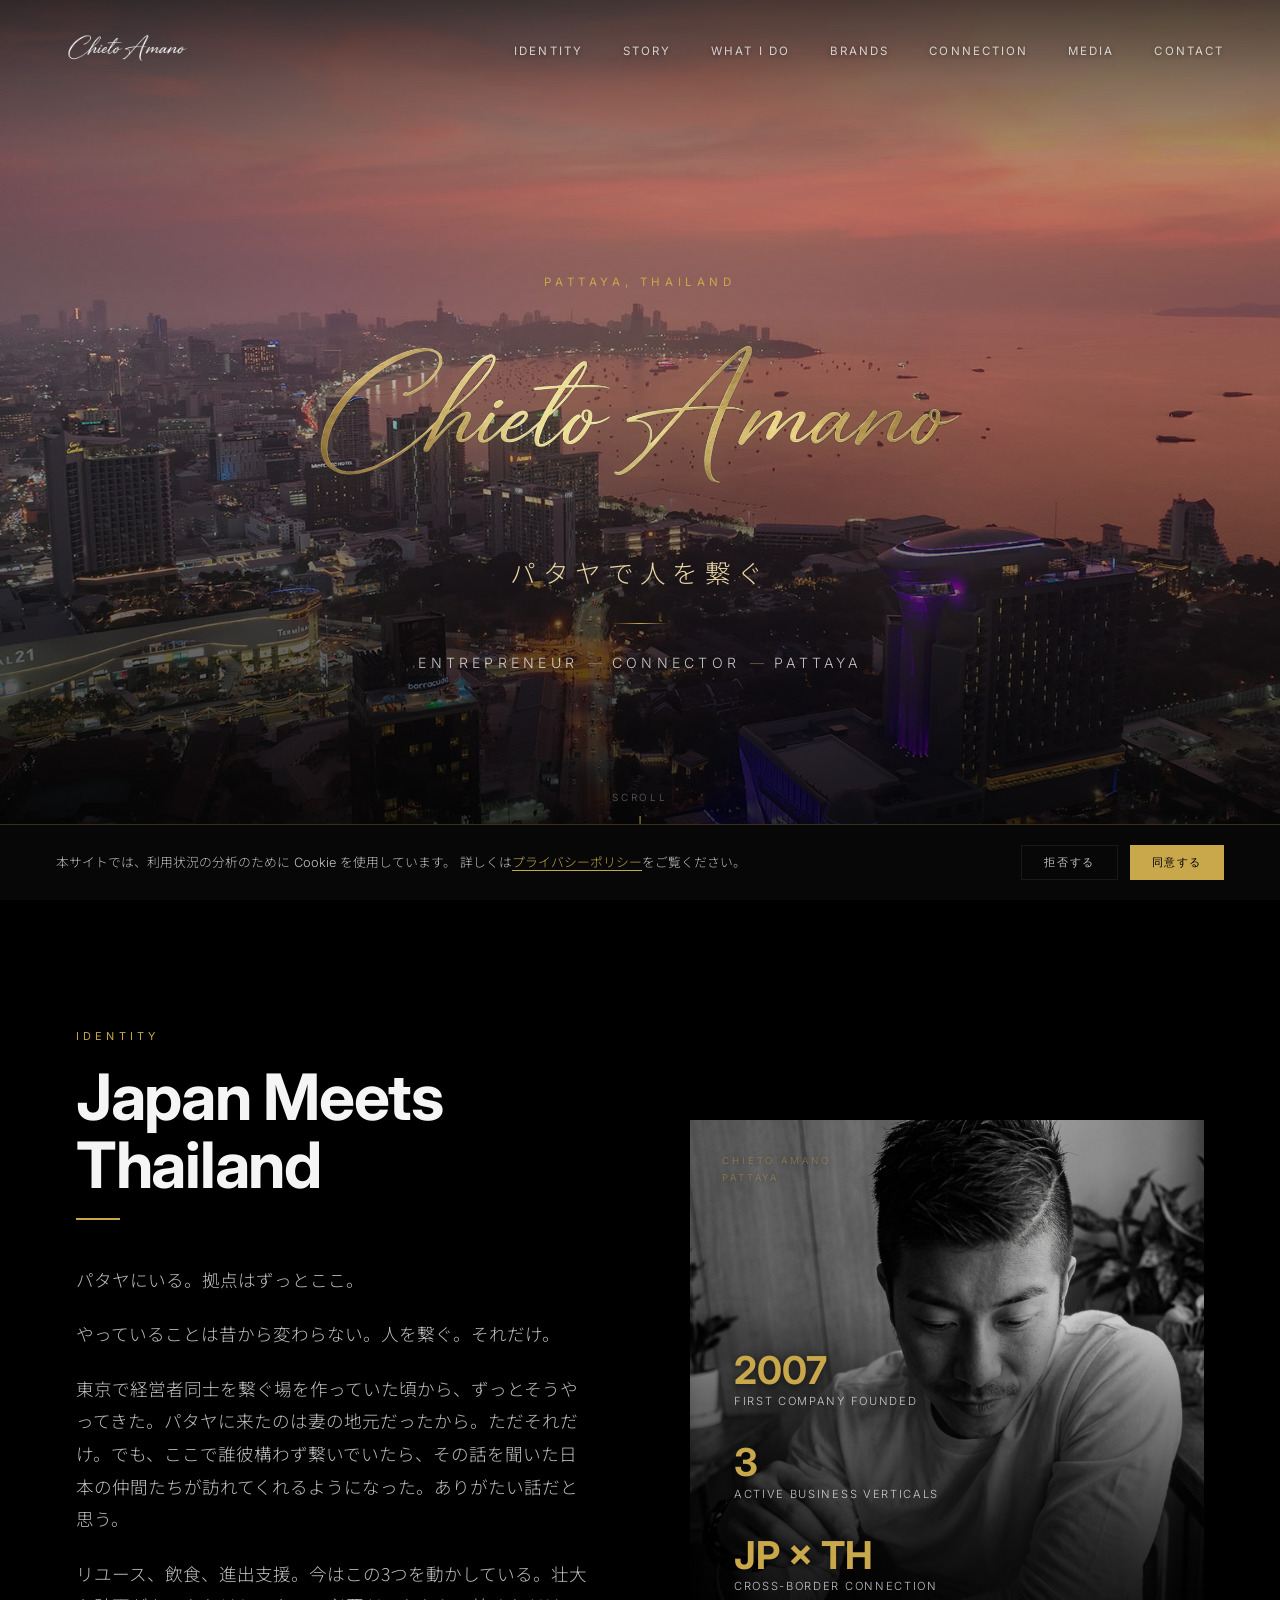
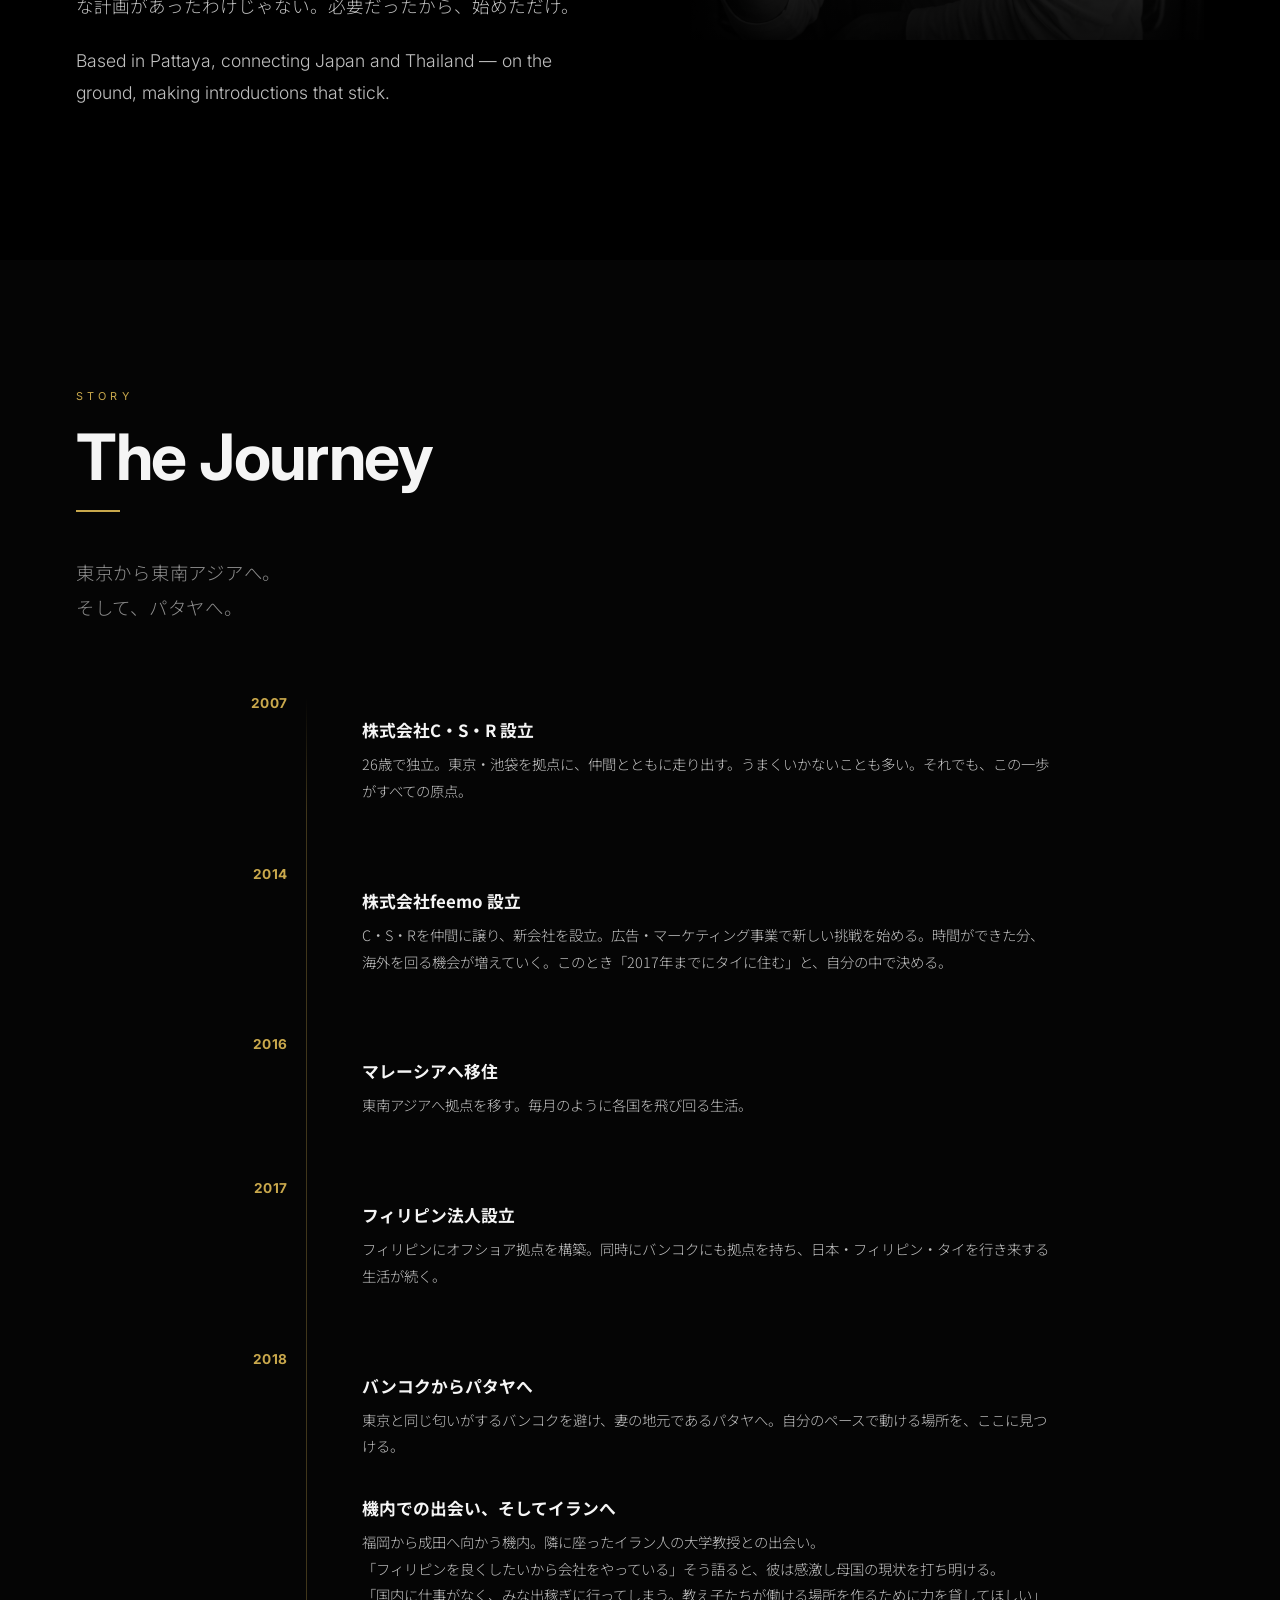
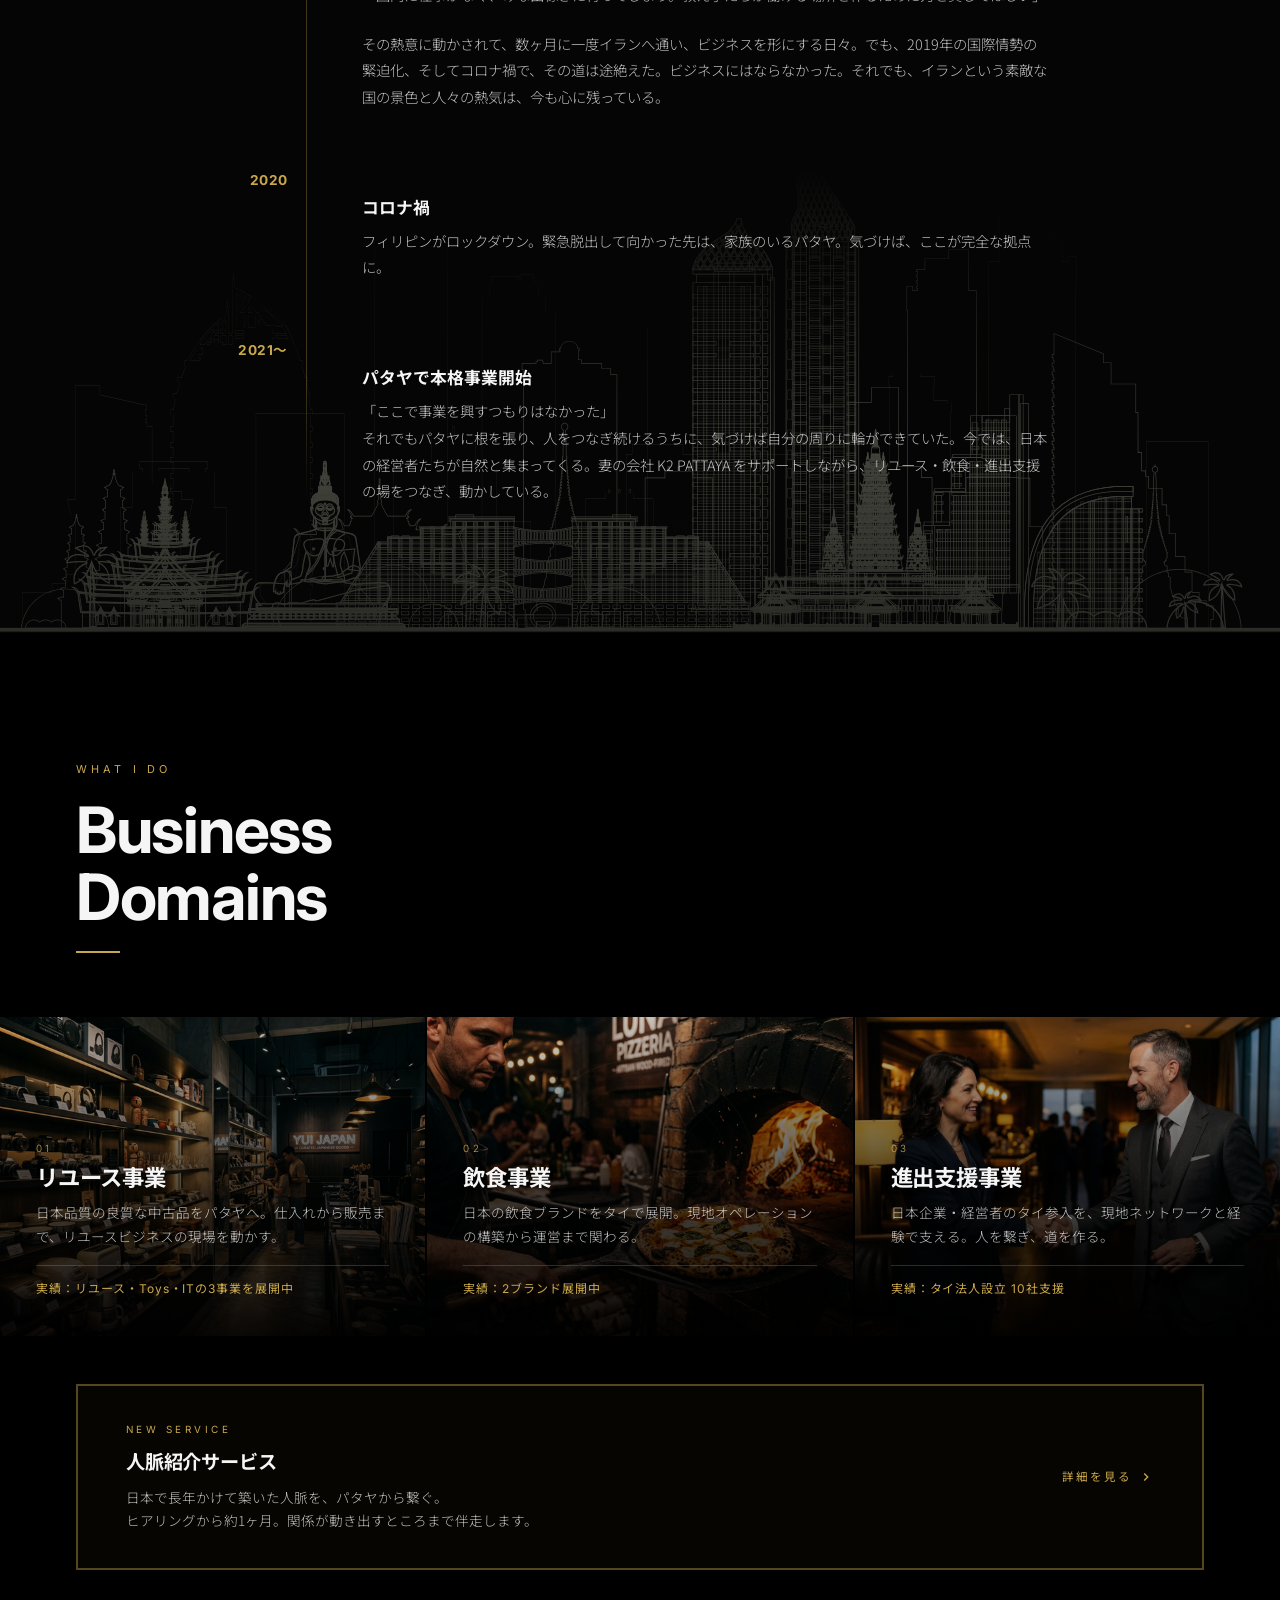
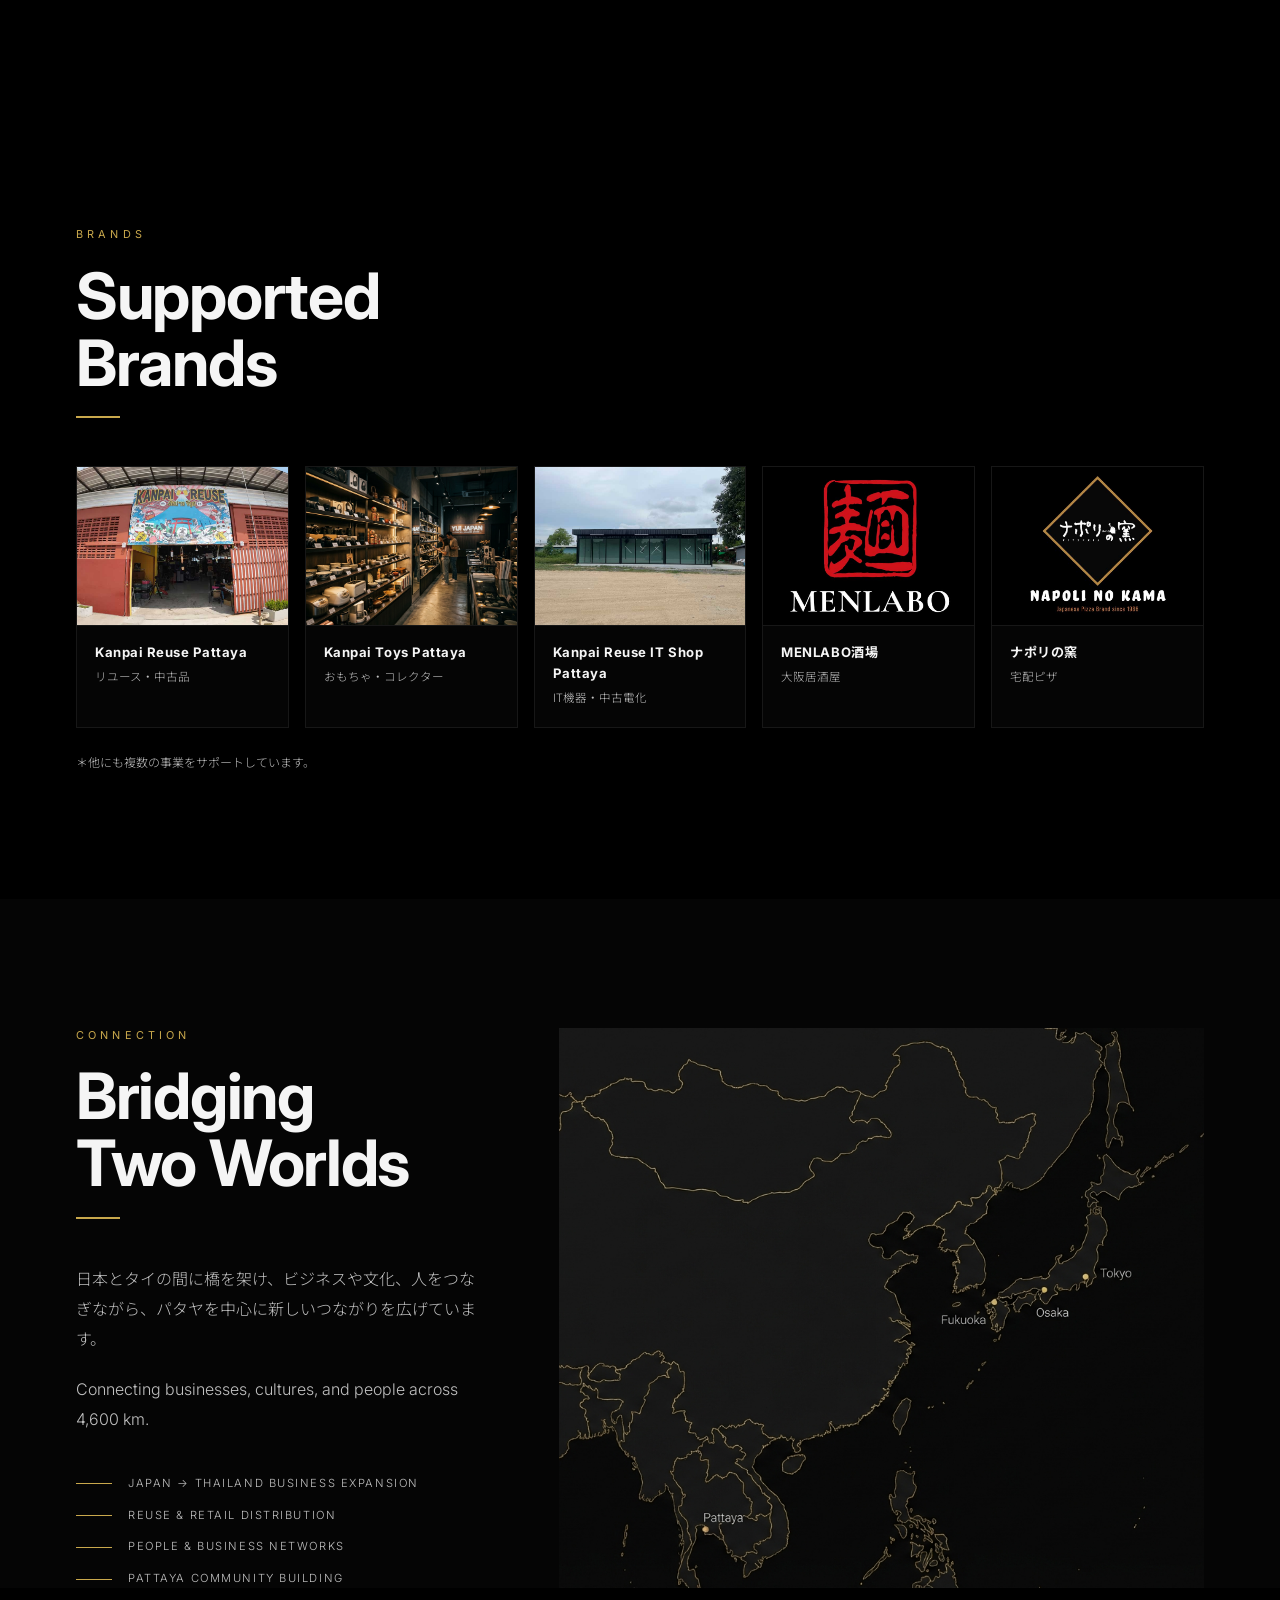
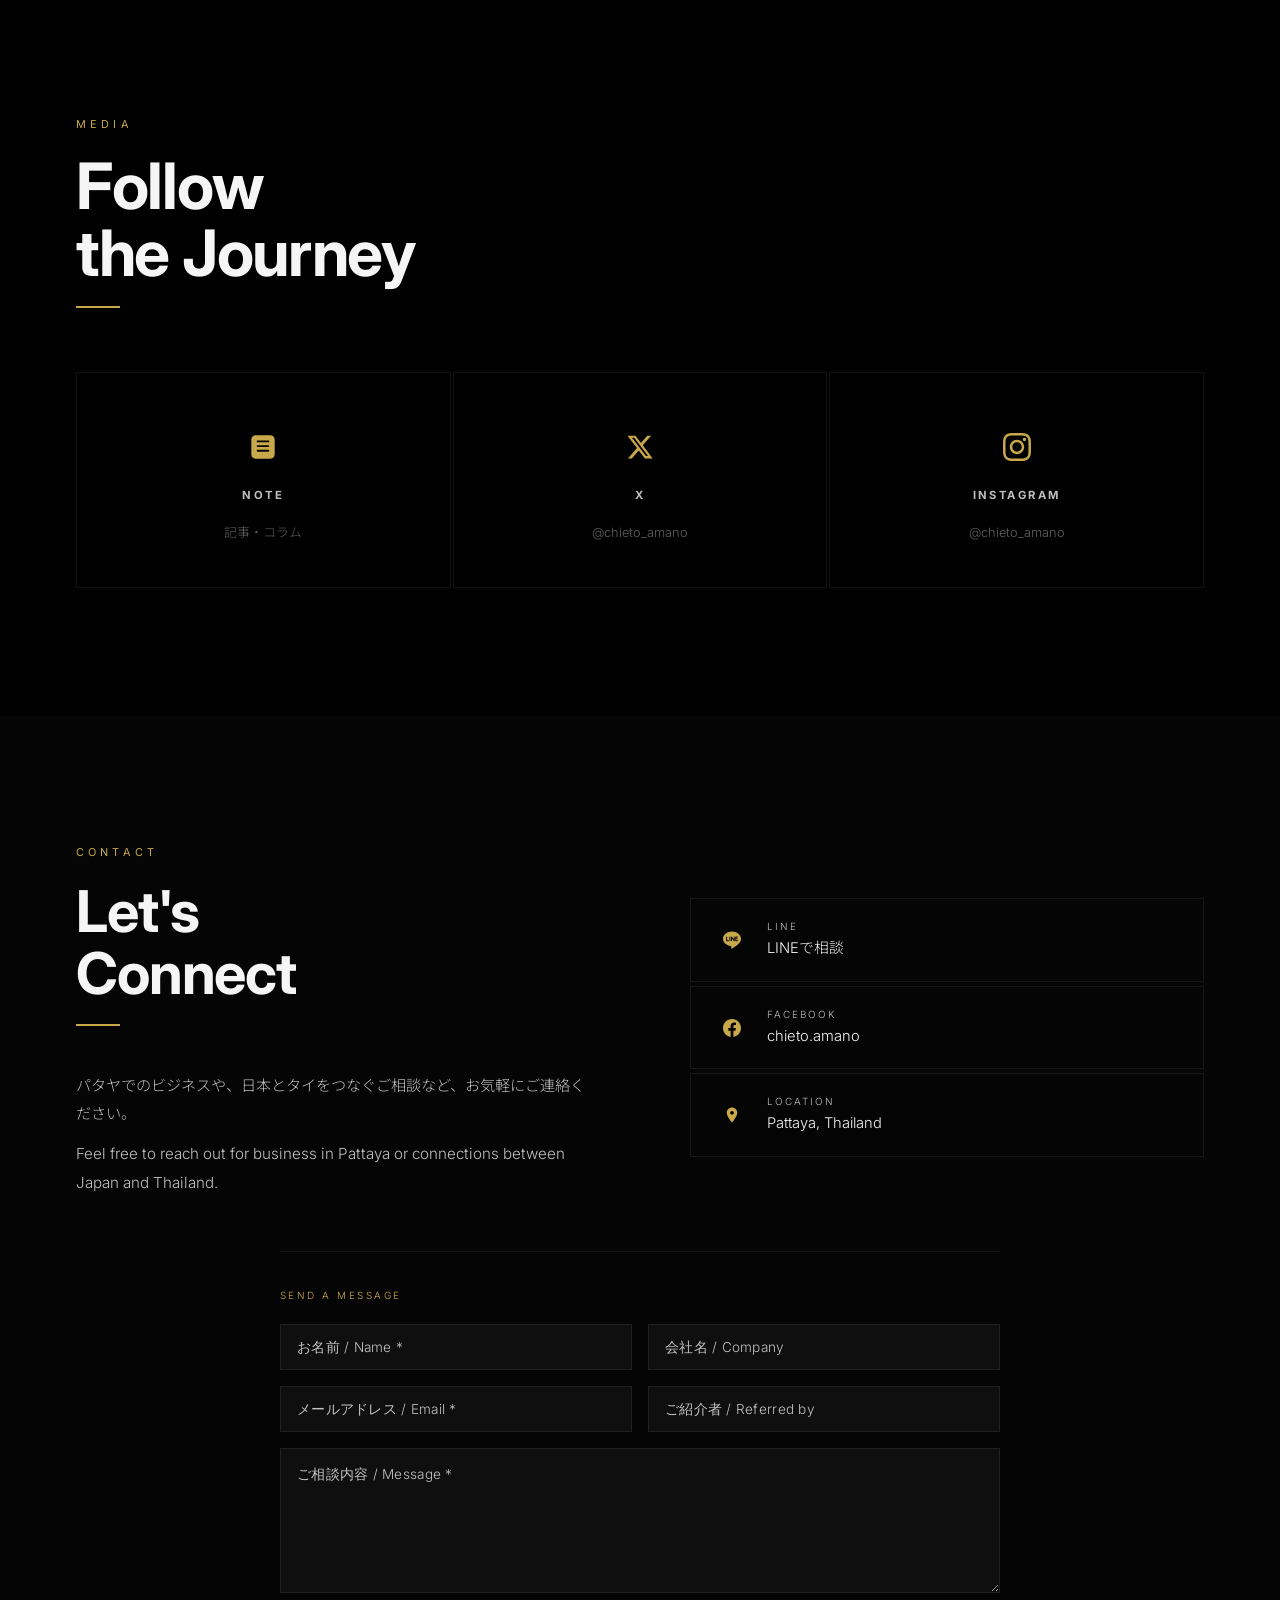
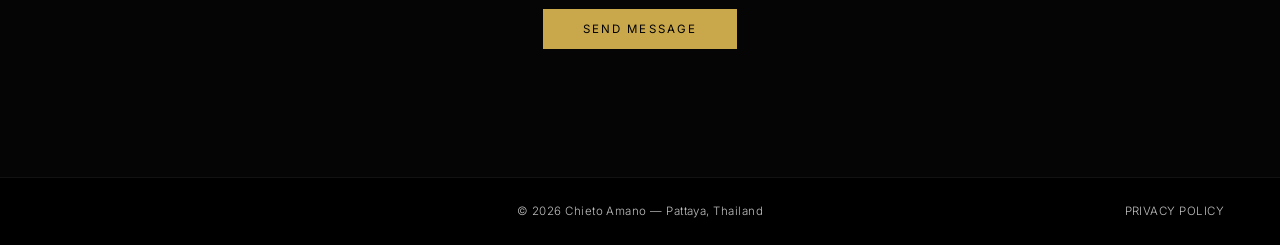
==== commit 4d8c6096: "Add files via upload" ====
--- a/index.html
+++ b/index.html
@@ -73,7 +73,7 @@
         "address": {
           "@type": "PostalAddress",
           "addressLocality": "Pattaya",
-          "addressRegion": "Chonburi",
+          "addressRegion": "Chon Buri",
           "addressCountry": "TH"
         },
         "sameAs": [
@@ -339,7 +339,7 @@
           <span class="pcard-num">01</span>
           <h3 class="pcard-title">リユース事業</h3>
           <p class="pcard-desc">日本品質の良質な中古品をパタヤへ。仕入れから販売まで、リユースビジネスの現場を動かす。</p>
-          <p class="pcard-ref">実績：3店舗展開中</p>
+          <p class="pcard-ref">実績：リユース・Toys・ITの3事業を展開中</p>
         </div>
       </article>
 
@@ -435,11 +435,11 @@
 
         <a href="https://web.facebook.com/menlabo.pattaya" class="brand-card" target="_blank" rel="noopener noreferrer">
           <div class="brand-card-img">
-            <img src="images/project-menlabo.jpg" alt="MENLABO Pattaya" loading="lazy">
+            <img src="images/project-menlabo.jpg" alt="MENLABO酒場" loading="lazy">
           </div>
           <div class="brand-card-info">
-            <p class="brand-card-name">MENLABO Pattaya</p>
-            <span class="brand-card-label">大阪ラーメン居酒屋</span>
+            <p class="brand-card-name">MENLABO酒場</p>
+            <span class="brand-card-label">大阪居酒屋</span>
           </div>
         </a>
 
@@ -599,7 +599,7 @@
             </div>
           </a>
 
-          <a href="https://www.google.com/maps/place/Pattaya,+Chonburi,+Thailand" target="_blank"
+          <a href="https://www.google.com/maps/place/Pattaya,+Chon Buri,+Thailand" target="_blank"
             rel="noopener noreferrer" class="citem">
             <div class="citem-icon" aria-hidden="true">
               <svg viewBox="0 0 24 24">
